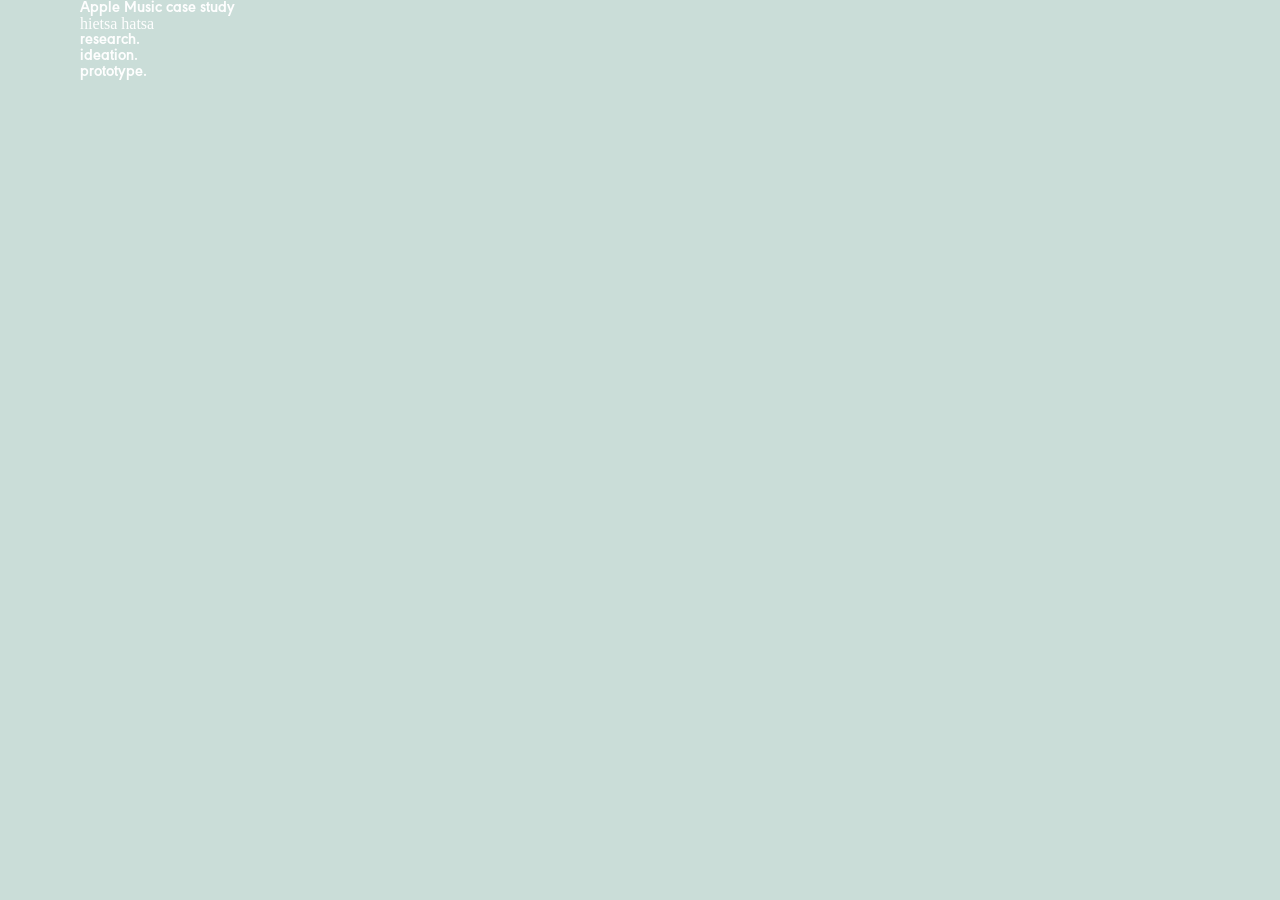
==== onlineresearchpage/index.html @ f7cf0ccf "Add files via upload" ====
<!DOCTYPE html>
<html lang="en">

<head>
    <meta charset="UTF-8">
    <title>Case study Apple Music</title>
    <link rel="stylesheet" href="styles/style.css">
</head>

<body>

    <header>
        <div>
            <h3>Apple Music case study</h3>
            <p>
hietsa hatsa
            </p>
        </div>
        <div>
            <h1>research.</h1>
            <h1>ideation.</h1>
            <h1>prototype.</h1>
        </div>
    </header>

    <main></main>

</body>

</html>
---- onlineresearchpage/styles/style.css ----
/* http://meyerweb.com/eric/tools/css/reset/ 
   v2.0 | 20110126
   License: none (public domain)
*/

html, body, div, span, applet, object, iframe,
h1, h2, h3, h4, h5, h6, p, blockquote, pre,
a, abbr, acronym, address, big, cite, code,
del, dfn, em, img, ins, kbd, q, s, samp,
small, strike, strong, sub, sup, tt, var,
b, u, i, center,
dl, dt, dd, ol, ul, li,
fieldset, form, label, legend,
table, caption, tbody, tfoot, thead, tr, th, td,
article, aside, canvas, details, embed, 
figure, figcaption, footer, header, hgroup, 
menu, nav, output, ruby, section, summary,
time, mark, audio, video {
	margin: 0;
	padding: 0;
	border: 0;
	font-size: 100%;
	font: inherit;
	vertical-align: baseline;
}
/* HTML5 display-role reset for older browsers */
article, aside, details, figcaption, figure, 
footer, header, hgroup, menu, nav, section {
	display: block;
}
body {
	line-height: 1;
}
ol, ul {
	list-style: none;
}
blockquote, q {
	quotes: none;
}
blockquote:before, blockquote:after,
q:before, q:after {
	content: '';
	content: none;
}
table {
	border-collapse: collapse;
	border-spacing: 0;
}

@font-face {
    font-family: "URW Geometric Bold";
    src: url(../fonts/URWGeometric-Bold.otf);
}

@font-face {
    font-family: "URW Geometric Regular";
    src: url(../fonts/URWGeometric-Regular.otf);
}

h1 {
   font-family: "URW Geometric Bold";
}

h3 {
   font-family: "URW Geometric Bold";
}

header {
    width: calc(100vw - 10rem);
    height: 100vh;
    background-color: #CADDD8;
    padding-left: 5rem;
    padding-right: 5rem;
}

header h1, header h3, header p {
    color: #FEFEFE;
}
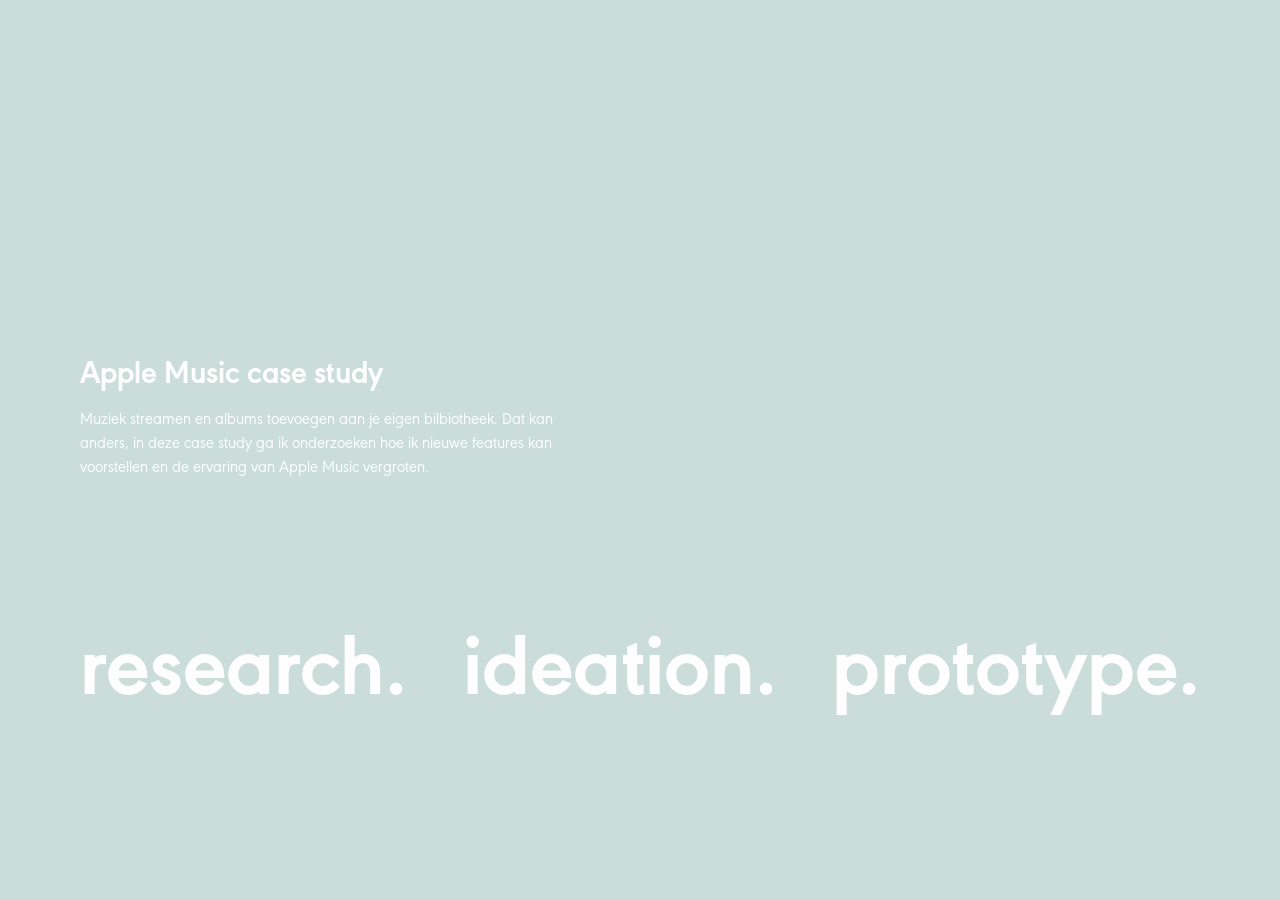
==== commit c062996d: "Add files via upload" ====
--- a/onlineresearchpage/index.html
+++ b/onlineresearchpage/index.html
@@ -13,7 +13,7 @@
         <div>
             <h3>Apple Music case study</h3>
             <p>
-hietsa hatsa
+                Muziek streamen en albums toevoegen aan je eigen bilbiotheek. Dat kan anders, in deze case study ga ik onderzoeken hoe ik nieuwe features kan voorstellen en de ervaring van Apple Music vergroten.
             </p>
         </div>
         <div>
--- a/onlineresearchpage/styles/style.css
+++ b/onlineresearchpage/styles/style.css
@@ -59,10 +59,18 @@
 
 h1 {
    font-family: "URW Geometric Bold";
+    font-size: 5.5rem;
 }
 
 h3 {
    font-family: "URW Geometric Bold";
+    font-size: 2rem;
+}
+
+p {
+   font-family: "URW Geometric Regular";
+    font-size: 1rem; 
+    line-height: 1.5;
 }
 
 header {
@@ -75,4 +83,26 @@
 
 header h1, header h3, header p {
     color: #FEFEFE;
+}
+
+header>div:nth-of-type(1) {
+    display: block;
+    height: 30vh;
+    width: 40vw;
+    padding-top: 40vh;
+}
+
+header>div:nth-of-type(1)>h3 {
+    margin-bottom: 1rem;
+}
+
+header>div:nth-of-type(2) {
+    height: 30vh;
+    display: flex;
+    flex-wrap: nowrap;
+    justify-content: space-between;
+}
+
+header>div:nth-of-type(2)>h1 {
+    display: inline-block;
 }
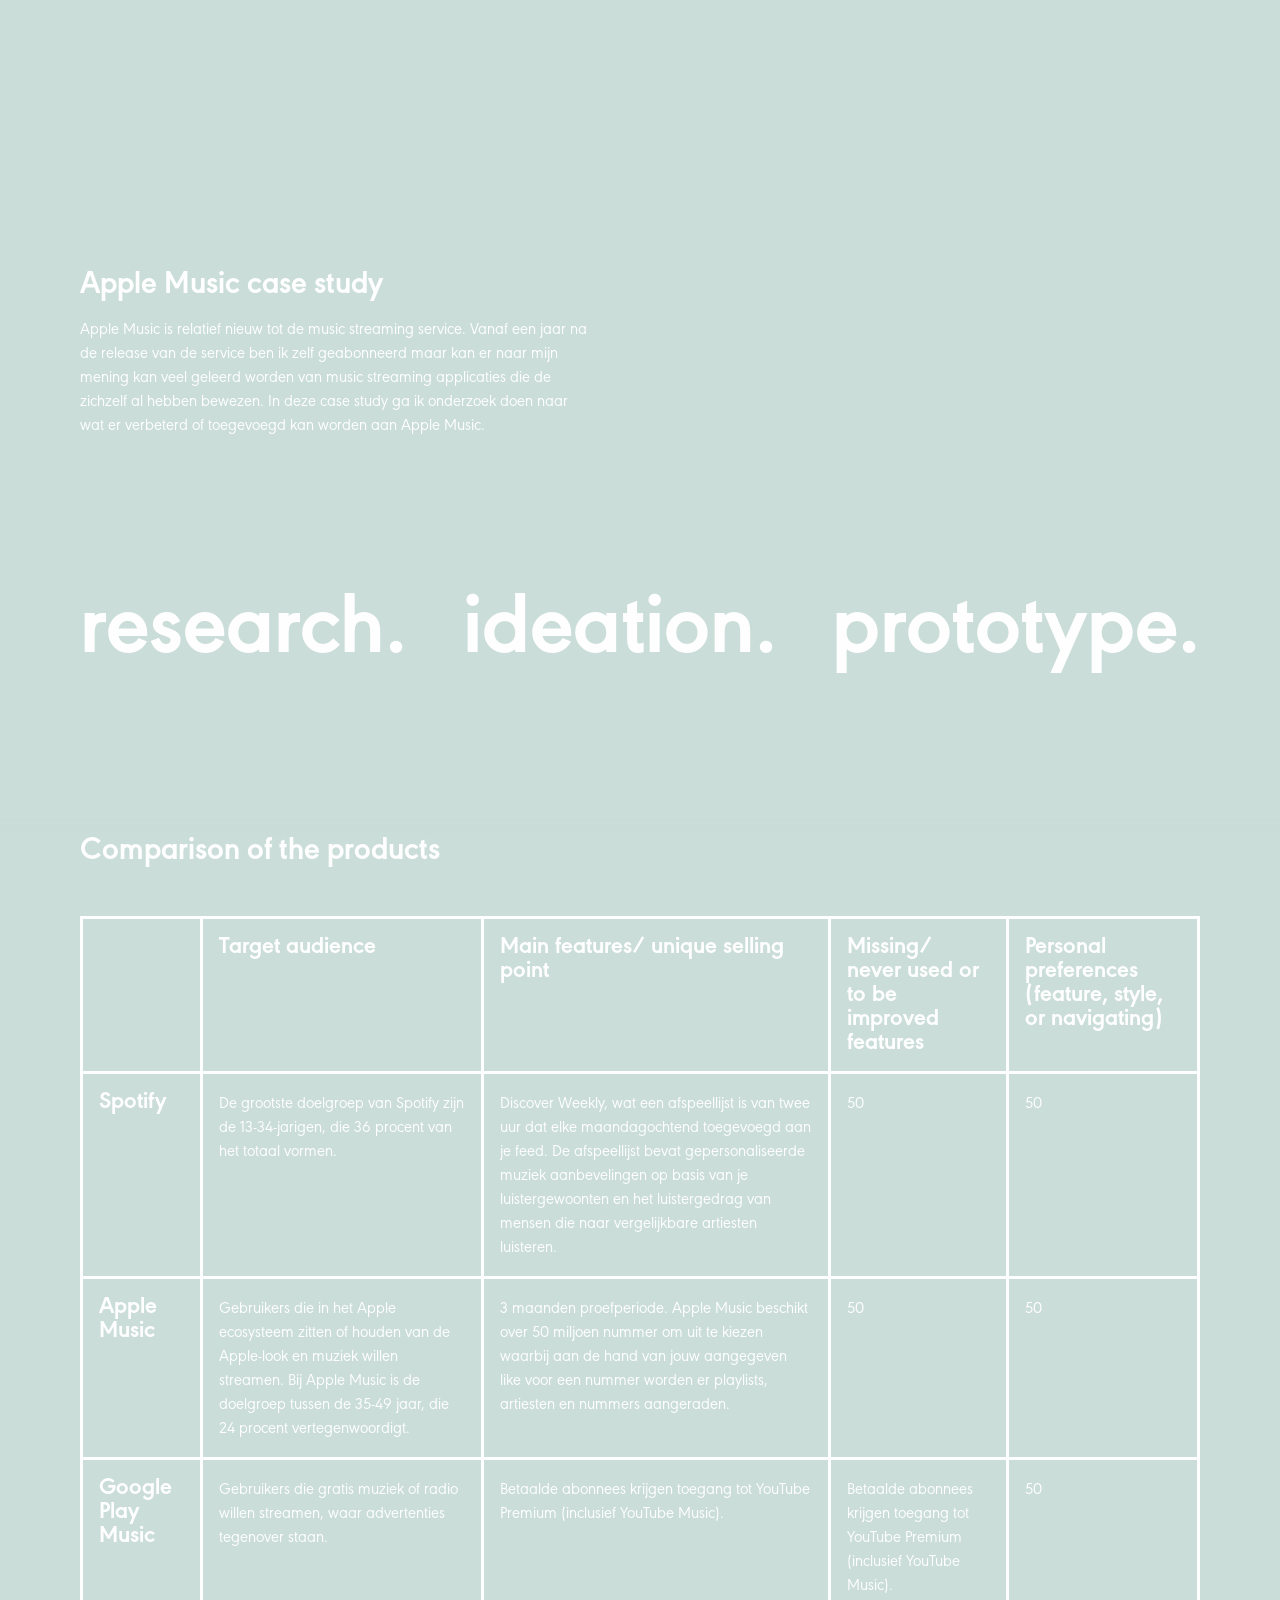
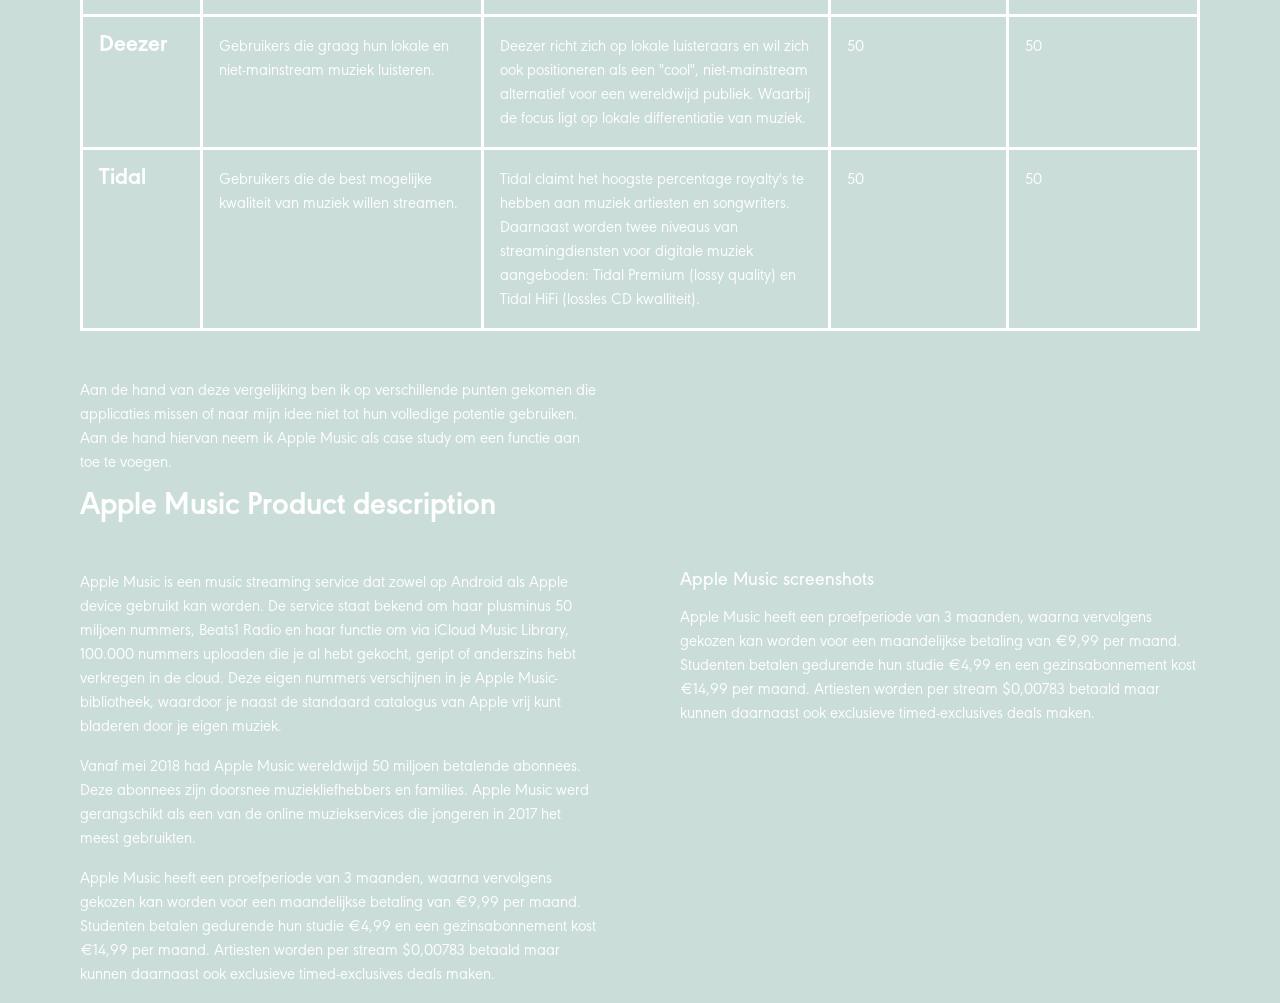
==== commit 8ae9504f: "Navigatie + table toegevoegd" ====
--- a/onlineresearchpage/index.html
+++ b/onlineresearchpage/index.html
@@ -11,9 +11,9 @@
 
     <header>
         <div>
-            <h3>Apple Music case study</h3>
+            <h2>Apple Music case study</h2>
             <p>
-                Muziek streamen en albums toevoegen aan je eigen bilbiotheek. Dat kan anders, in deze case study ga ik onderzoeken hoe ik nieuwe features kan voorstellen en de ervaring van Apple Music vergroten.
+                Apple Music is relatief nieuw tot de music streaming service. Vanaf een jaar na de release van de service ben ik zelf geabonneerd maar kan er naar mijn mening kan veel geleerd worden van music streaming applicaties die de zichzelf al hebben bewezen. In deze case study ga ik onderzoek doen naar wat er verbeterd of toegevoegd kan worden aan Apple Music.
             </p>
         </div>
         <div>
@@ -23,7 +23,87 @@
         </div>
     </header>
 
-    <main></main>
+    <main>
+        
+        <section>
+<h2>Comparison of the products</h2>
+        <table>
+            <tr>
+                <th></th>
+                <th>Target audience</th>
+                <th>Main features/ unique selling point</th>
+                <th>Missing/ never used or to be improved features</th>
+                <th>Personal preferences (feature, style, or navigating)</th>
+            </tr>
+            <tr>
+                <th>Spotify</th>
+                <td>De grootste doelgroep van Spotify zijn de 13-34-jarigen, die 36 procent van het totaal vormen.</td>
+                <td>Discover Weekly, wat een afspeellijst is van twee uur dat elke maandagochtend toegevoegd aan je feed. De afspeellijst bevat gepersonaliseerde muziek aanbevelingen op basis van je luistergewoonten en het luistergedrag van mensen die naar vergelijkbare artiesten luisteren.</td>
+                <td>50</td>
+                <td>50</td>
+            </tr>
+            <tr>
+                <th>Apple Music</th>
+                <td>Gebruikers die in het Apple ecosysteem zitten of houden van de Apple-look en muziek willen streamen. Bij Apple Music is de doelgroep tussen de 35-49 jaar, die 24 procent vertegenwoordigt.</td>
+                <td>3 maanden proefperiode.
+
+                    Apple Music beschikt over 50 miljoen nummer om uit te kiezen waarbij aan de hand van jouw aangegeven like voor een nummer worden er playlists, artiesten en nummers aangeraden.
+                </td>
+                <td>50</td>
+                <td>50</td>
+            </tr>
+            <tr>
+                <th>Google Play Music</th>
+                <td>Gebruikers die gratis muziek of radio willen streamen, waar advertenties tegenover staan.</td>
+                <td>Betaalde abonnees krijgen toegang tot YouTube Premium (inclusief YouTube Music). </td>
+                <td>Betaalde abonnees krijgen toegang tot YouTube Premium (inclusief YouTube Music). </td>
+                <td>50</td>
+            </tr>
+            <tr>
+                <th>Deezer</th>
+                <td>Gebruikers die graag hun lokale en niet-mainstream muziek luisteren. </td>
+                <td>Deezer richt zich op lokale luisteraars en wil zich ook positioneren als een "cool", niet-mainstream alternatief voor een wereldwijd publiek. Waarbij de focus ligt op lokale differentiatie van muziek.</td>
+                <td>50</td>
+                <td>50</td>
+            </tr>
+            <tr>
+                <th>Tidal</th>
+                <td>Gebruikers die de best mogelijke kwaliteit van muziek willen streamen.</td>
+                <td>Tidal claimt het hoogste percentage royalty's te hebben aan muziek artiesten en songwriters. Daarnaast worden twee niveaus van streamingdiensten voor digitale muziek aangeboden: Tidal Premium (lossy quality) en Tidal HiFi (lossles CD kwalliteit).</td>
+                <td>50</td>
+                <td>50</td>
+            </tr>
+        </table>
+        
+        <p>Aan de hand van deze vergelijking ben ik op verschillende punten gekomen die applicaties missen of naar mijn idee niet tot hun volledige potentie gebruiken. Aan de hand hiervan neem ik Apple Music als case study om een functie aan toe te voegen.</p>
+</section>
+   
+   <section>
+       <h2>Apple Music Product description</h2>
+       
+       <div>
+      <div>
+       <p>Apple Music is een music streaming service dat zowel op Android als Apple device gebruikt kan worden. De service staat bekend om haar plusminus 50 miljoen nummers, Beats1 Radio en  haar functie om via iCloud Music Library, 100.000 nummers uploaden die je al hebt gekocht, geript of anderszins hebt verkregen in de cloud. Deze eigen nummers verschijnen in je Apple Music-bibliotheek, waardoor je naast de standaard catalogus van Apple vrij kunt bladeren door je eigen muziek.</p>
+       
+        <p>Vanaf mei 2018 had Apple Music wereldwijd 50 miljoen betalende abonnees. Deze abonnees zijn doorsnee muziekliefhebbers en families. Apple Music werd gerangschikt als een van de online muziekservices die jongeren in 2017 het meest gebruikten.
+</p>
+  
+  <p>Apple Music heeft een proefperiode van 3 maanden, waarna vervolgens gekozen kan worden voor een maandelijkse betaling van €9,99 per maand. Studenten betalen gedurende hun studie €4,99 en een gezinsabonnement kost €14,99 per maand. Artiesten worden per stream $0,00783 betaald maar kunnen daarnaast ook exclusieve timed-exclusives deals maken.
+</p>
+</div> 
+  <div>
+      <h3>Apple Music screenshots</h3>
+       <p>Apple Music heeft een proefperiode van 3 maanden, waarna vervolgens gekozen kan worden voor een maandelijkse betaling van €9,99 per maand. Studenten betalen gedurende hun studie €4,99 en een gezinsabonnement kost €14,99 per maand. Artiesten worden per stream $0,00783 betaald maar kunnen daarnaast ook exclusieve timed-exclusives deals maken.
+</p>
+ 
+  </div>
+ </div>
+
+  
+   </section>
+    </main>
+
+    <script src="js/menu.js"></script>
 
 </body>
 
--- a/onlineresearchpage/styles/style.css
+++ b/onlineresearchpage/styles/style.css
@@ -57,31 +57,59 @@
     src: url(../fonts/URWGeometric-Regular.otf);
 }
 
+@font-face {
+    font-family: "URW Geometric Medium";
+    src: url(../fonts/URWGeometric-Medium.otf);
+}
+
+*{
+    transition: 1s;
+    transition-delay: 0.2s;
+}
+
 h1 {
    font-family: "URW Geometric Bold";
     font-size: 5.5rem;
 }
 
-h3 {
+h2 {
    font-family: "URW Geometric Bold";
     font-size: 2rem;
 }
 
-p {
+h3 {
+   font-family: "URW Geometric Medium";
+    font-size: 1.2rem;
+    margin-bottom: 1rem;
+}
+
+p, td {
    font-family: "URW Geometric Regular";
     font-size: 1rem; 
     line-height: 1.5;
+    margin-bottom: 1rem;
+}
+
+tr {
+   font-family: "URW Geometric Bold";
+    font-size: 1.5rem;
+}
+
+body {
+    background-color: #CADDD8;
 }
 
 header {
     width: calc(100vw - 10rem);
-    height: 100vh;
-    background-color: #CADDD8;
+    padding-bottom: 10rem;
+    background: linear-gradient(to bottom, rgba(202,221,216,1) 0%,rgba(202,221,216,1) 95%,rgba(202,221,216,0) 100%);
     padding-left: 5rem;
     padding-right: 5rem;
+    position: sticky;
+    top: -60vh;
 }
 
-header h1, header h3, header p {
+header h1, header h2, header p {
     color: #FEFEFE;
 }
 
@@ -89,15 +117,15 @@
     display: block;
     height: 30vh;
     width: 40vw;
-    padding-top: 40vh;
+    padding-top: 30vh;
 }
 
-header>div:nth-of-type(1)>h3 {
+header>div:nth-of-type(1)>h2 {
     margin-bottom: 1rem;
 }
 
 header>div:nth-of-type(2) {
-    height: 30vh;
+    padding-top: 3rem;
     display: flex;
     flex-wrap: nowrap;
     justify-content: space-between;
@@ -105,4 +133,53 @@
 
 header>div:nth-of-type(2)>h1 {
     display: inline-block;
+    opacity: 1;
+}
+
+header>div:nth-of-type(2)>h1.fadedtitle {
+    opacity: 0.2;
+}
+
+main {
+    width: calc(100vw - 10rem);
+    padding-left: 5rem;
+    padding-right: 5rem;
+}
+
+main>section>h2, main>section>p, main>section:nth-of-type(2)>div>div>p, main>section:nth-of-type(2)>div>div>h3 {
+    color: #FEFEFE;
+}
+
+main>section>h2 {
+    display: block;
+    position: sticky;
+    top: 10rem;
+    margin-bottom: 3rem;
+    color: #FEFEFE;
+}
+
+main>section table, main>section tr, main>section th, main>section td {
+    padding: 1rem;
+    border: solid 0.2rem #FEFEFE;
+    color: #FEFEFE;
+    text-align: left;
+}
+
+main>section table {
+    margin-bottom: 3rem;
+}
+
+main>section>p {
+    width: calc(50% - 2.5rem);
+}
+
+main>section:nth-of-type(2)>div>div {
+    width: calc(50% - 2.5rem);
+    display: inline-block;
+}
+
+main>section:nth-of-type(2)>div {
+    display: flex;
+    flex-wrap: nowrap;
+    justify-content: space-between;
 }
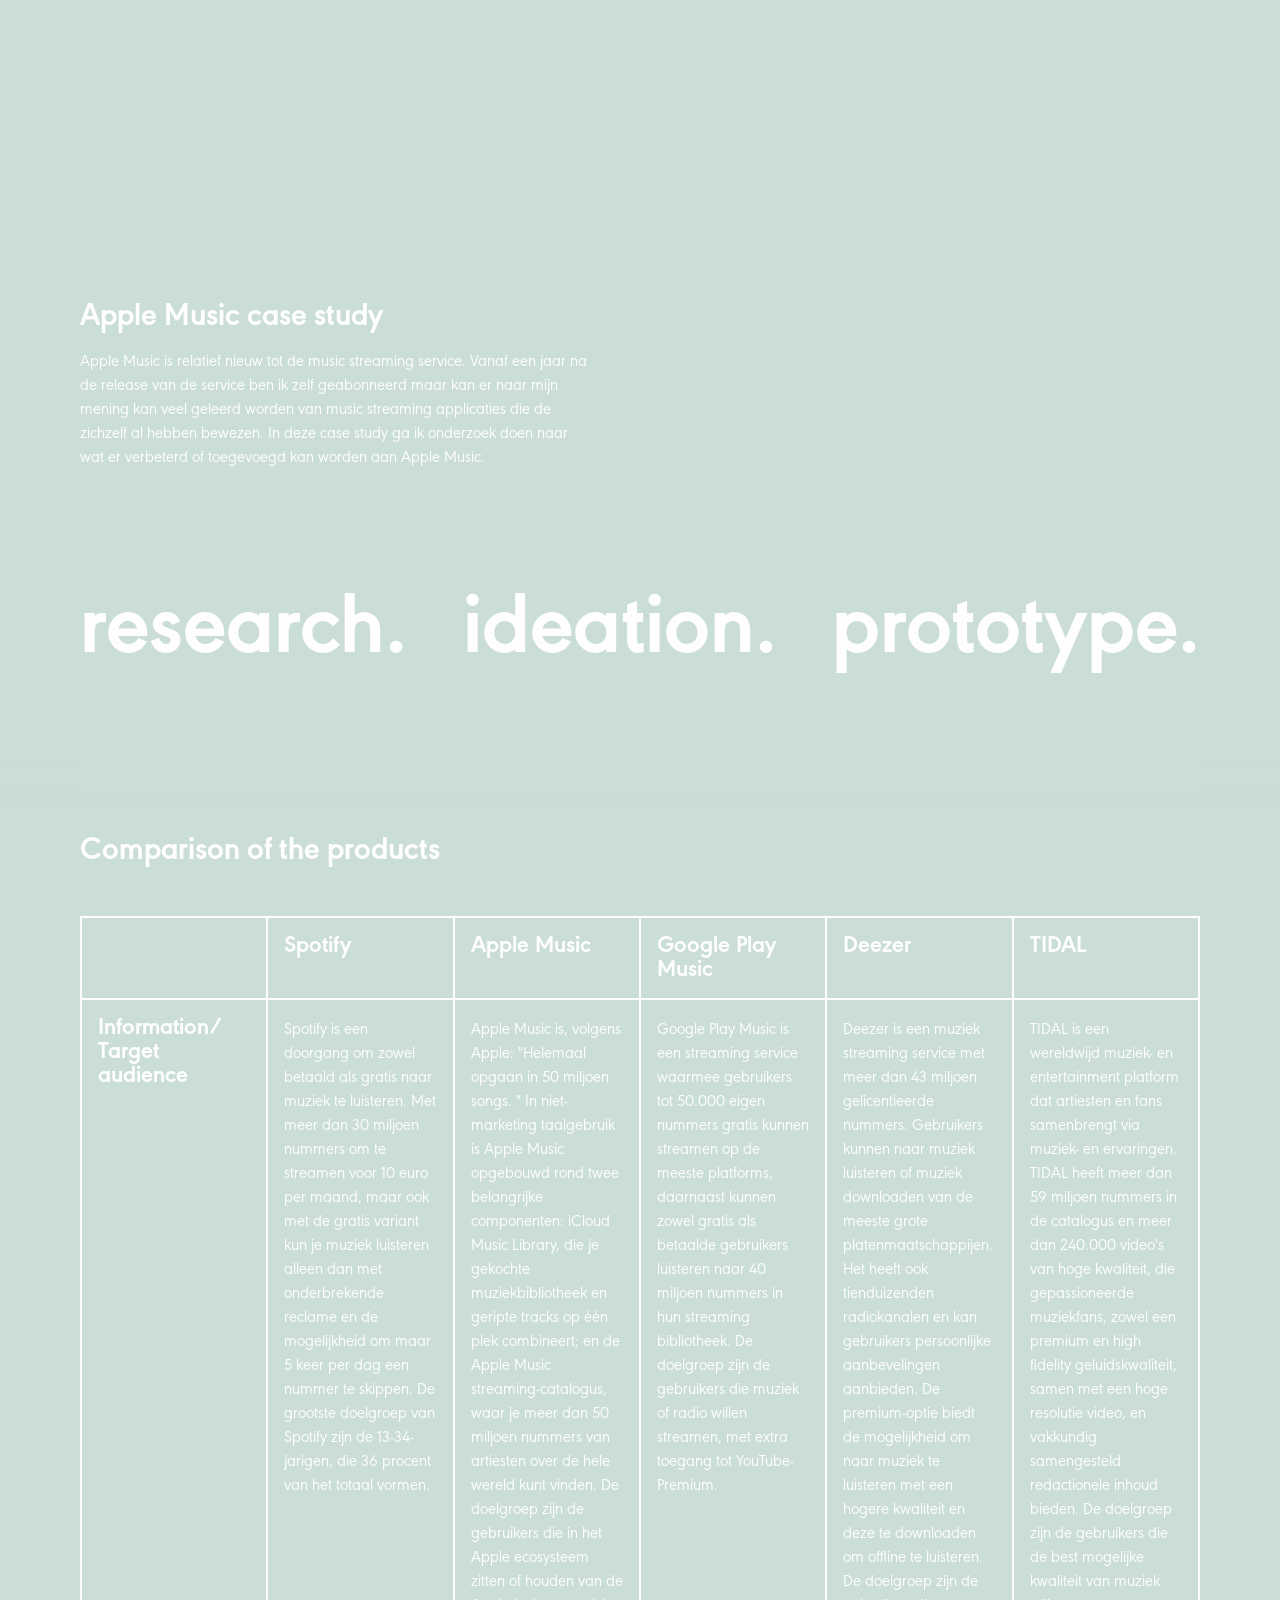
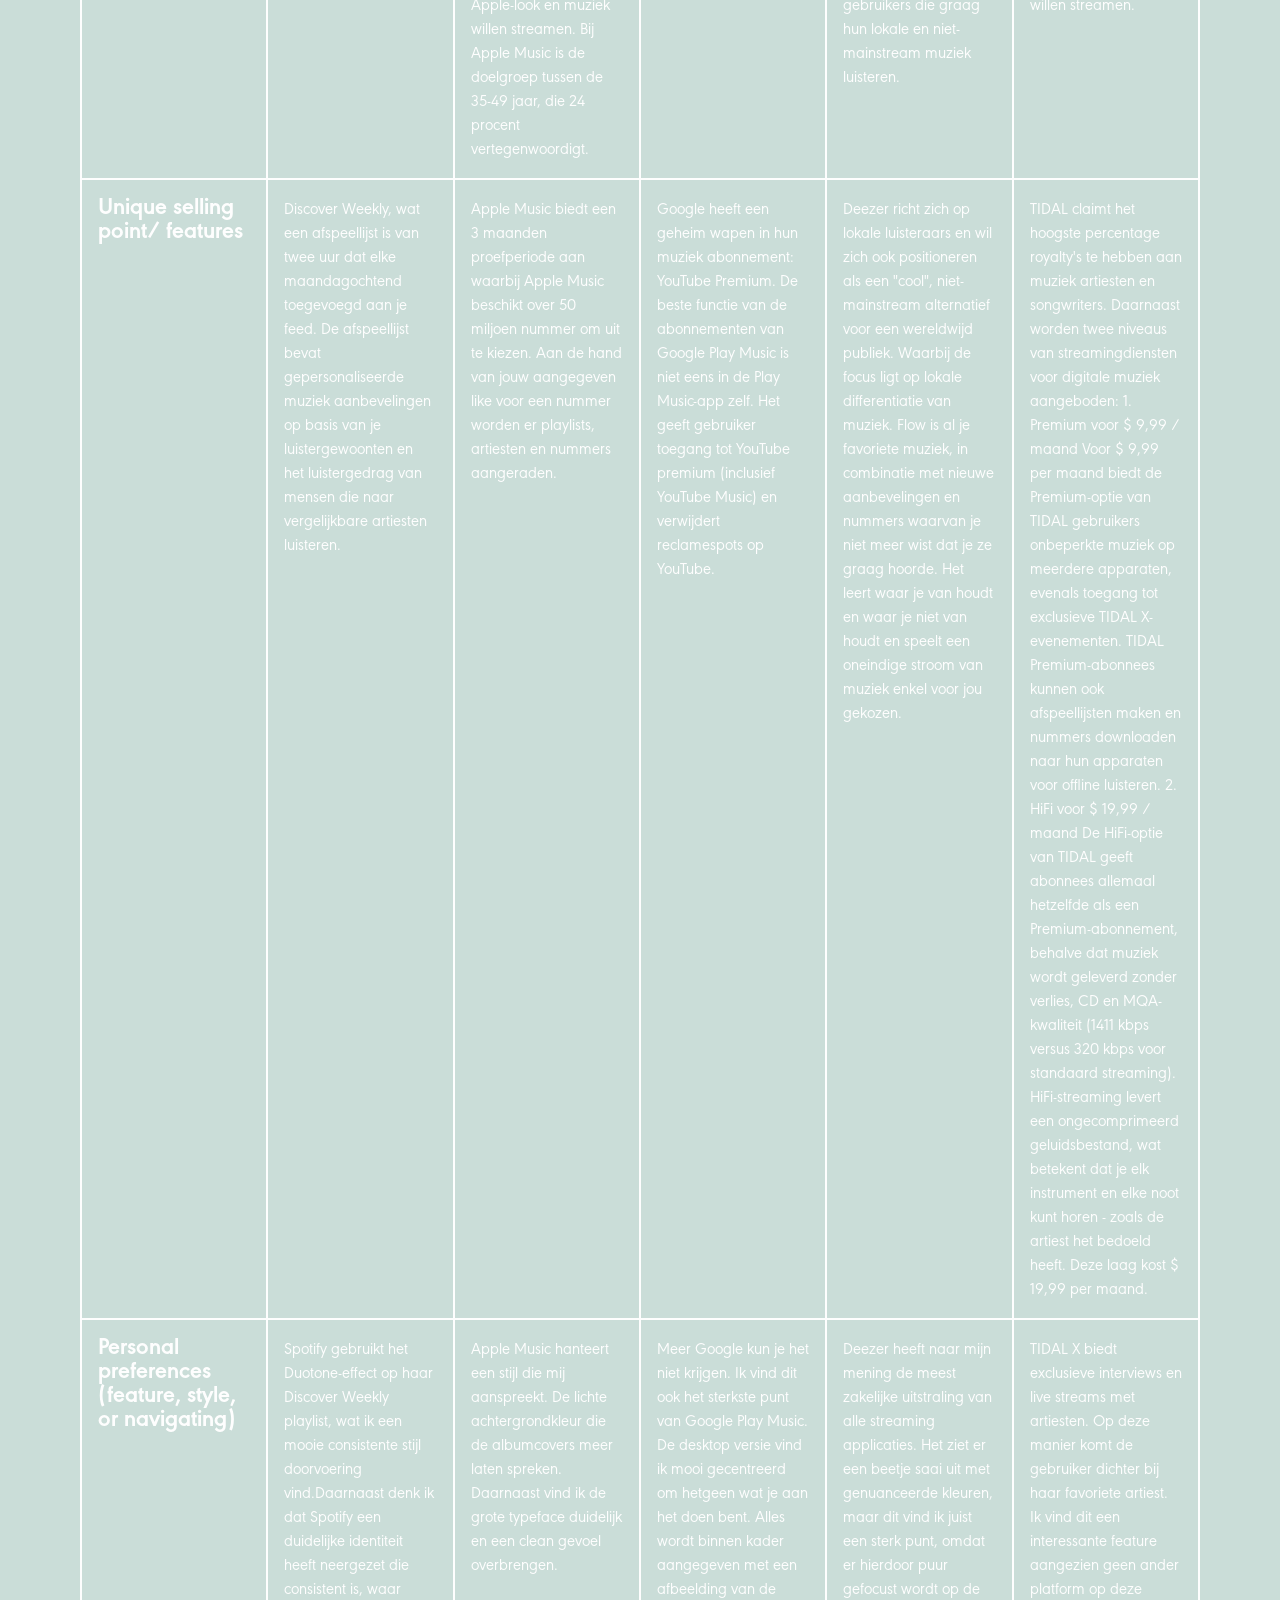
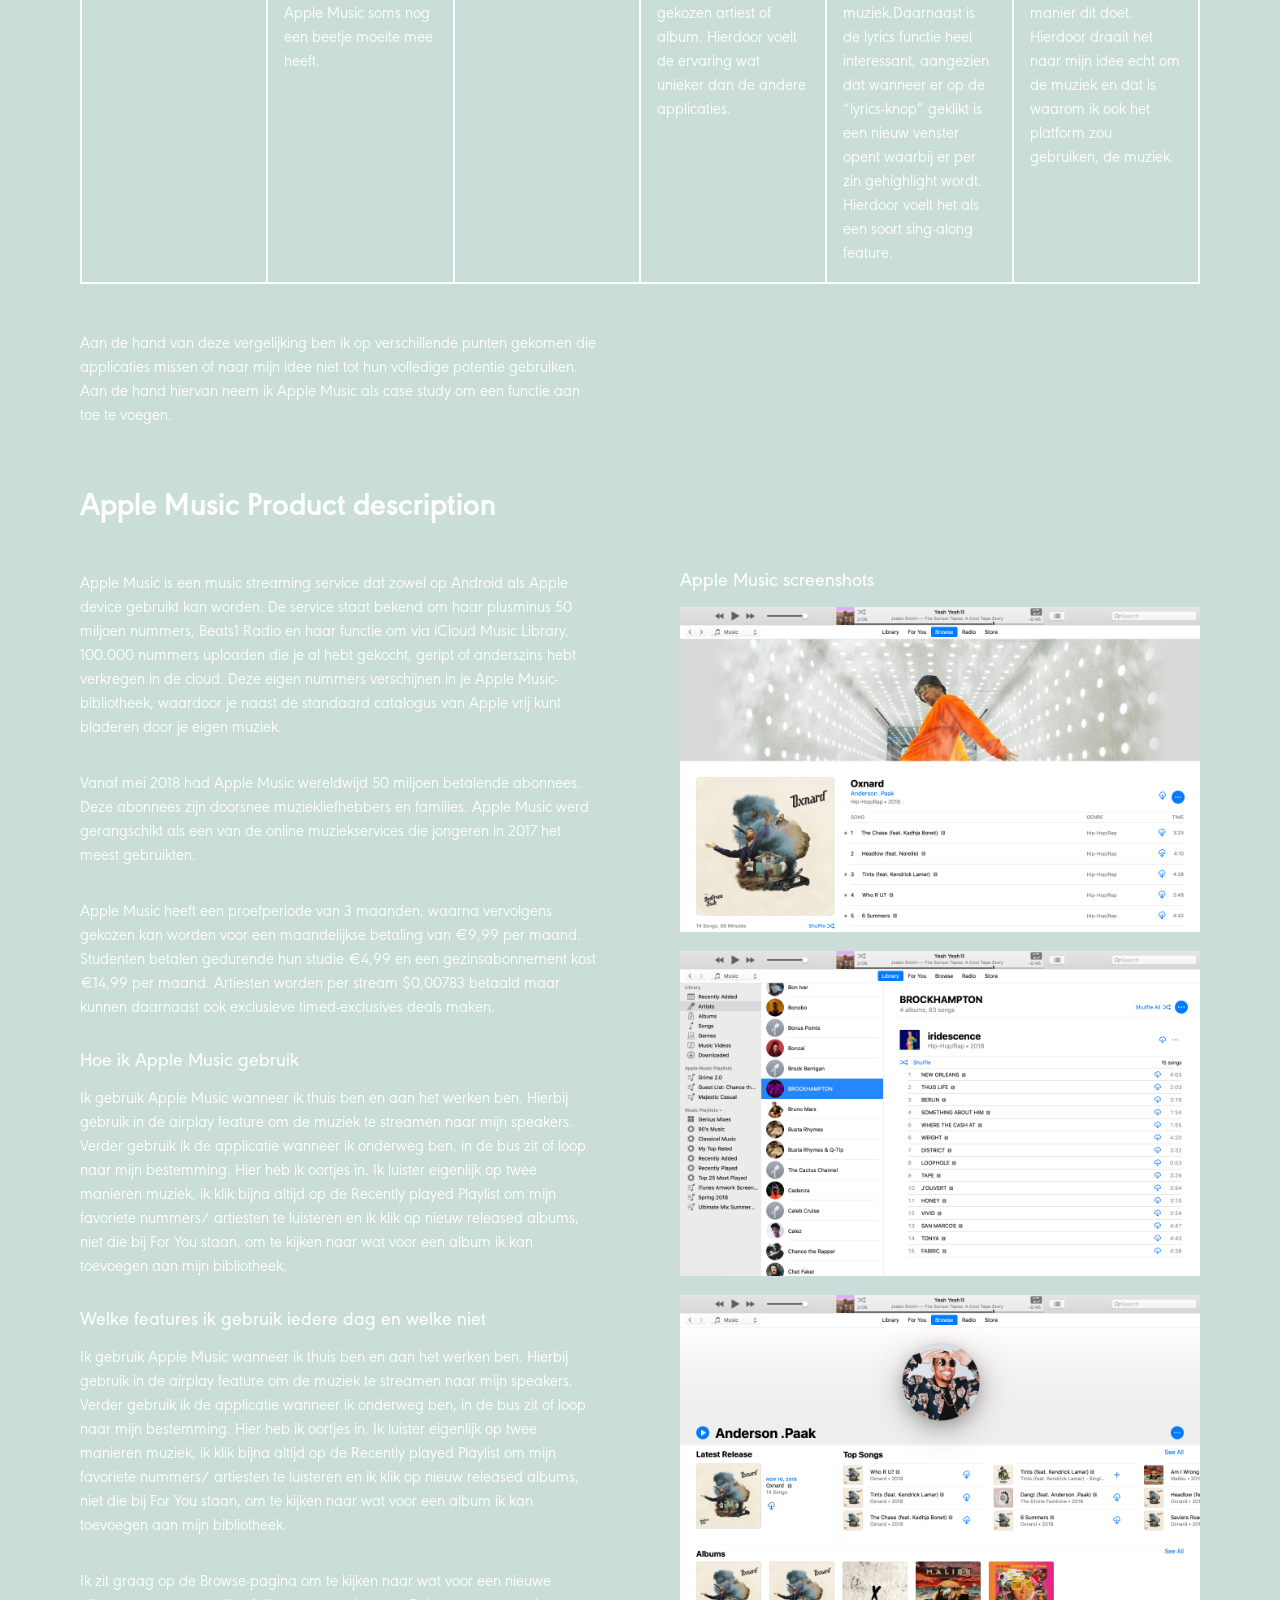
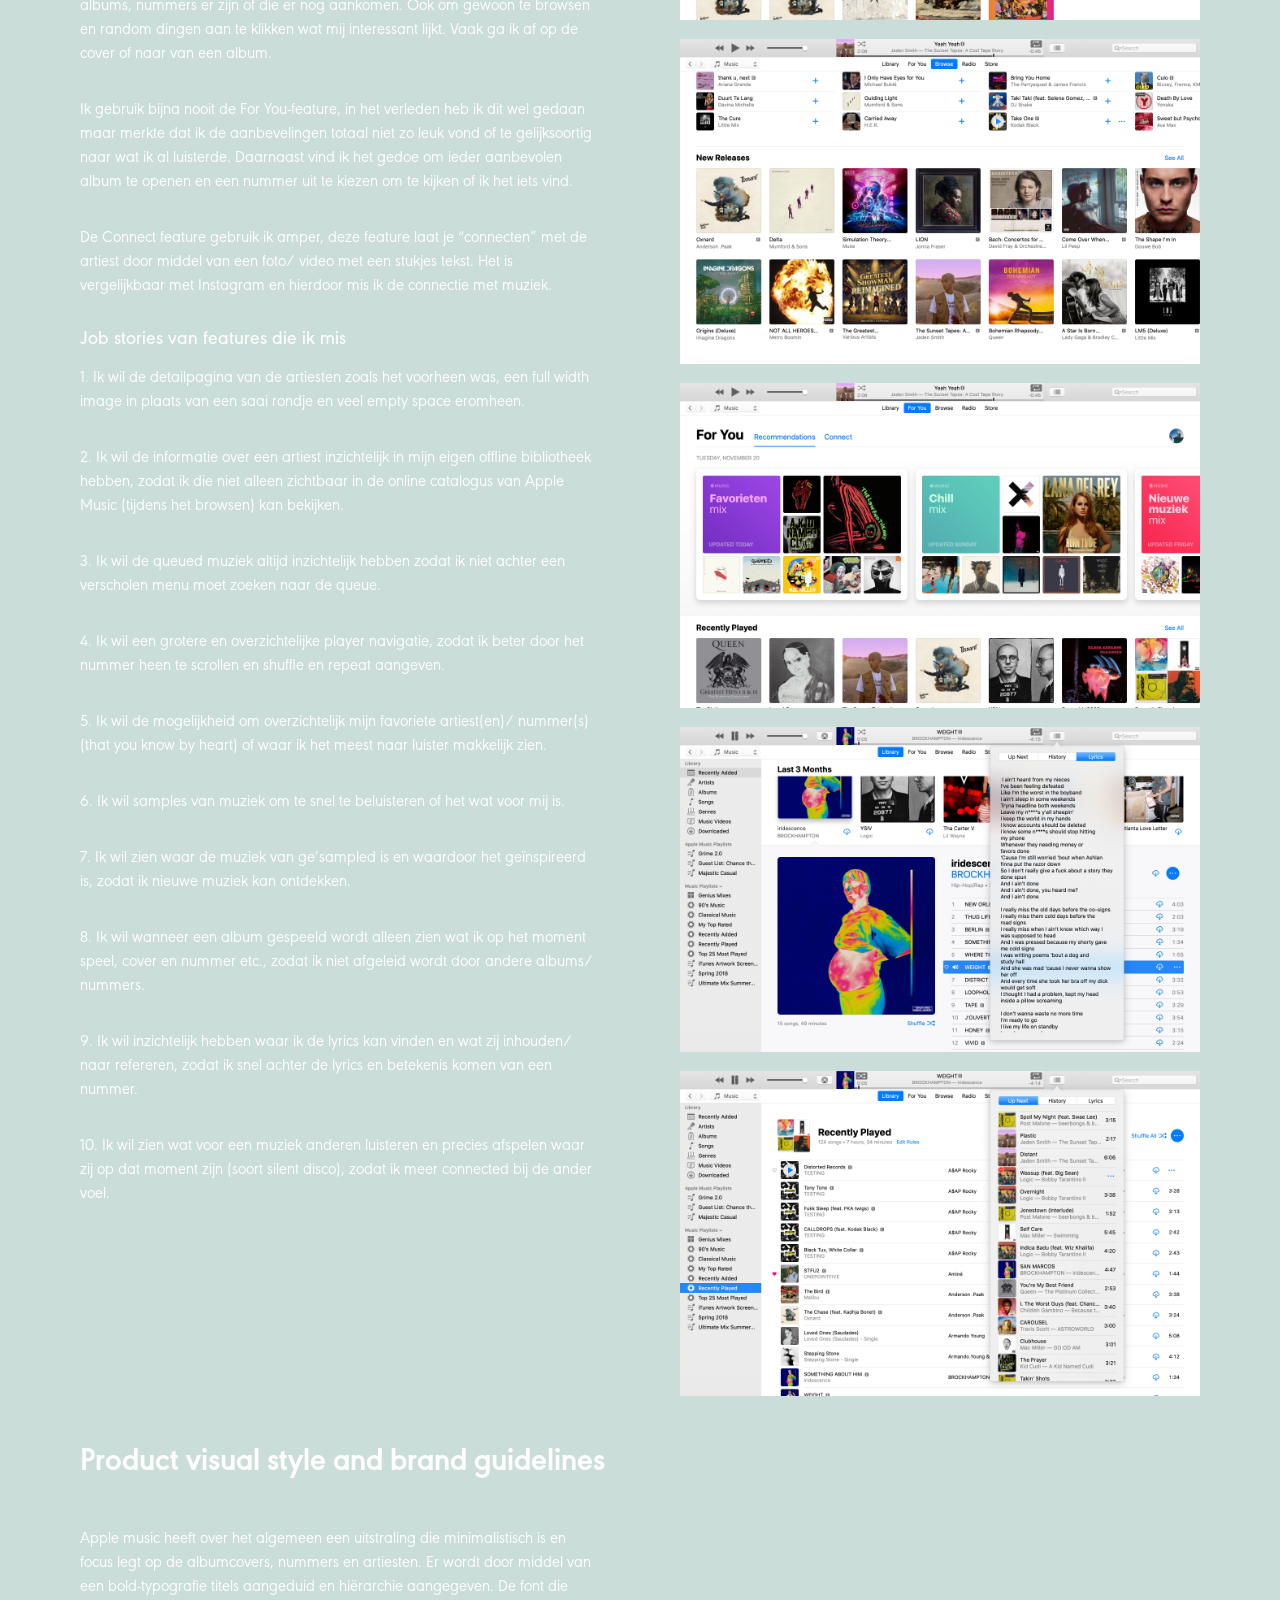
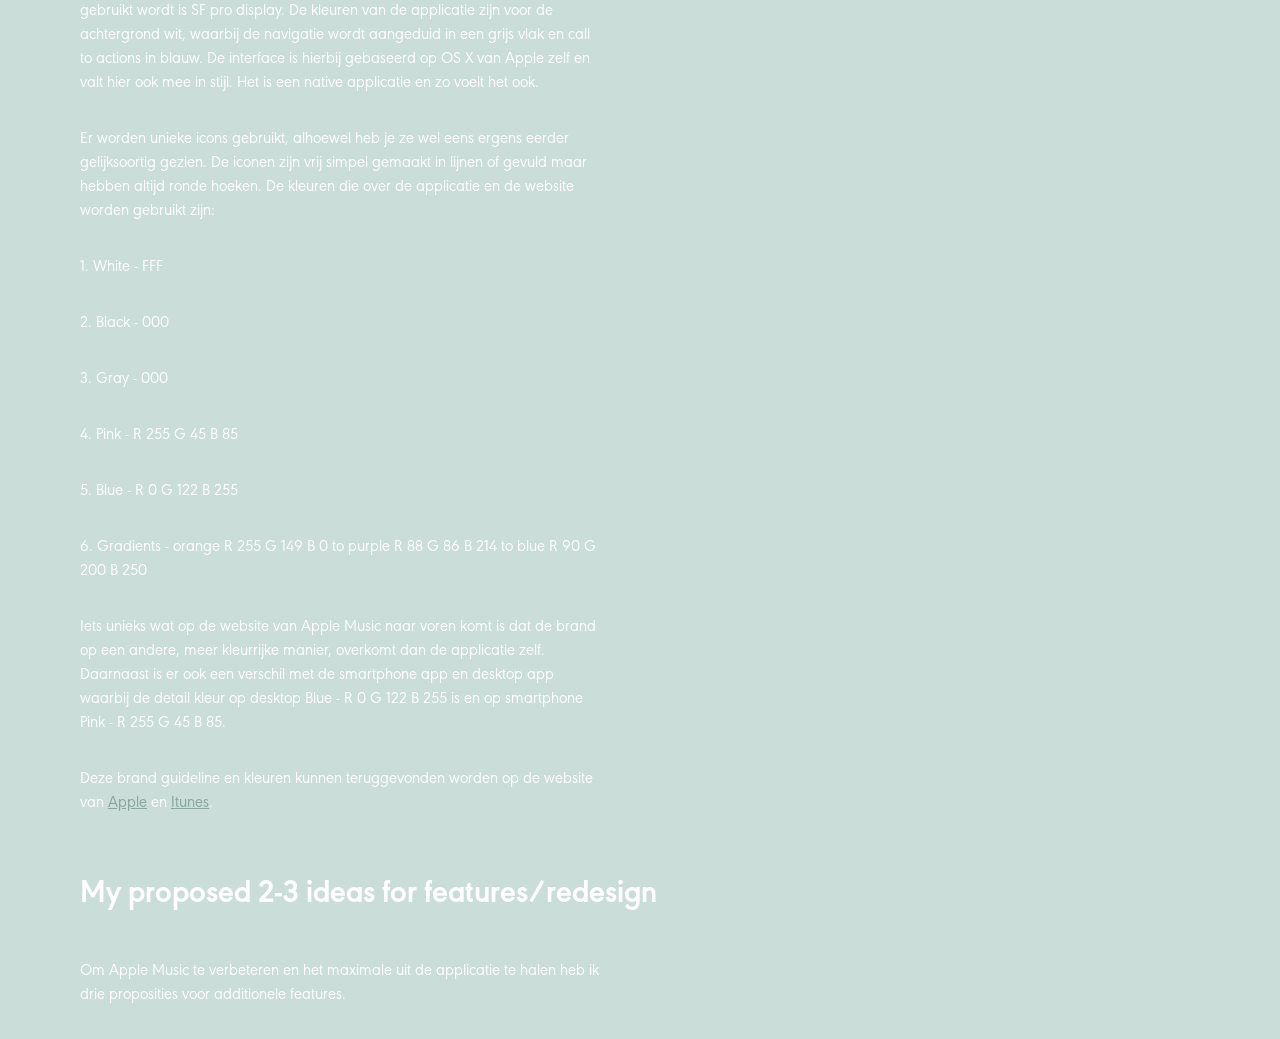
==== commit 4a446421: "Research ge'update in one pager" ====
--- a/onlineresearchpage/index.html
+++ b/onlineresearchpage/index.html
@@ -1,5 +1,5 @@
 <!DOCTYPE html>
-<html lang="en">
+<html lang="nl">
 
 <head>
     <meta charset="UTF-8">
@@ -24,83 +24,157 @@
     </header>
 
     <main>
+
+        <section>
+            <h2>Comparison of the products</h2>
+            <table>
+                <tr>
+                    <th></th>
+                    <th>Spotify</th>
+                    <th>Apple Music</th>
+                    <th>Google Play Music</th>
+                    <th>Deezer</th>
+                    <th>TIDAL</th>
+                </tr>
+            </table>
+            <table>
+                <tr>
+                    <th>Information/ Target audience</th>
+                    <td>Spotify is een doorgang om zowel betaald als gratis naar muziek te luisteren. Met meer dan 30 miljoen nummers om te streamen voor 10 euro per maand, maar ook met de gratis variant kun je muziek luisteren alleen dan met onderbrekende reclame en de mogelijkheid om maar 5 keer per dag een nummer te skippen. De grootste doelgroep van Spotify zijn de 13-34-jarigen, die 36 procent van het totaal vormen.</td>
+                    <td>Apple Music is, volgens Apple: "Helemaal opgaan in 50 miljoen songs. " In niet-marketing taalgebruik is Apple Music opgebouwd rond twee belangrijke componenten: iCloud Music Library, die je gekochte muziekbibliotheek en geripte tracks op één plek combineert; en de Apple Music streaming-catalogus, waar je meer dan 50 miljoen nummers van artiesten over de hele wereld kunt vinden. De doelgroep zijn de gebruikers die in het Apple ecosysteem zitten of houden van de Apple-look en muziek willen streamen. Bij Apple Music is de doelgroep tussen de 35-49 jaar, die 24 procent vertegenwoordigt.
+                    </td>
+                    <td>Google Play Music is een streaming service waarmee gebruikers tot 50.000 eigen nummers gratis kunnen streamen op de meeste platforms, daarnaast kunnen zowel gratis als betaalde gebruikers luisteren naar 40 miljoen nummers in hun streaming bibliotheek. De doelgroep zijn de gebruikers die muziek of radio willen streamen, met extra toegang tot YouTube-Premium.
+                    </td>
+                    <td>Deezer is een muziek streaming service met meer dan 43 miljoen gelicentieerde nummers. Gebruikers kunnen naar muziek luisteren of muziek downloaden van de meeste grote platenmaatschappijen. Het heeft ook tienduizenden radiokanalen en kan gebruikers persoonlijke aanbevelingen aanbieden. De premium-optie biedt de mogelijkheid om naar muziek te luisteren met een hogere kwaliteit en deze te downloaden om offline te luisteren. De doelgroep zijn de gebruikers die graag hun lokale en niet-mainstream muziek luisteren. </td>
+
+                    <td>TIDAL is een wereldwijd muziek- en entertainment platform dat artiesten en fans samenbrengt via muziek- en ervaringen. TIDAL heeft meer dan 59 miljoen nummers in de catalogus en meer dan 240.000 video's van hoge kwaliteit, die gepassioneerde muziekfans, zowel een premium en high fidelity geluidskwaliteit, samen met een hoge resolutie video, en vakkundig samengesteld redactionele inhoud bieden. De doelgroep zijn de gebruikers die de best mogelijke kwaliteit van muziek willen streamen.
+                    </td>
+                </tr>
+                <tr>
+                    <th>Unique selling point/ features</th>
+                    <td>Discover Weekly, wat een afspeellijst is van twee uur dat elke maandagochtend toegevoegd aan je feed. De afspeellijst bevat gepersonaliseerde muziek aanbevelingen op basis van je luistergewoonten en het luistergedrag van mensen die naar vergelijkbare artiesten luisteren.</td>
+                    <td>Apple Music biedt een 3 maanden proefperiode aan waarbij Apple Music beschikt over 50 miljoen nummer om uit te kiezen. Aan de hand van jouw aangegeven like voor een nummer worden er playlists, artiesten en nummers aangeraden.</td>
+                    <td>Google heeft een geheim wapen in hun muziek abonnement: YouTube Premium. De beste functie van de abonnementen van Google Play Music is niet eens in de Play Music-app zelf. Het geeft gebruiker toegang tot YouTube premium (inclusief YouTube Music) en verwijdert reclamespots op YouTube.
+                    </td>
+                    <td>Deezer richt zich op lokale luisteraars en wil zich ook positioneren als een "cool", niet-mainstream alternatief voor een wereldwijd publiek. Waarbij de focus ligt op lokale differentiatie van muziek. Flow is al je favoriete muziek, in combinatie met nieuwe aanbevelingen en nummers waarvan je niet meer wist dat je ze graag hoorde. Het leert waar je van houdt en waar je niet van houdt en speelt een oneindige stroom van muziek enkel voor jou gekozen.
+                    </td>
+                    <td>TIDAL claimt het hoogste percentage royalty's te hebben aan muziek artiesten en songwriters. Daarnaast worden twee niveaus van streamingdiensten voor digitale muziek aangeboden: 1. Premium voor $ 9,99 / maand Voor $ 9,99 per maand biedt de Premium-optie van TIDAL gebruikers onbeperkte muziek op meerdere apparaten, evenals toegang tot exclusieve TIDAL X-evenementen. TIDAL Premium-abonnees kunnen ook afspeellijsten maken en nummers downloaden naar hun apparaten voor offline luisteren. 2. HiFi voor $ 19,99 / maand De HiFi-optie van TIDAL geeft abonnees allemaal hetzelfde als een Premium-abonnement, behalve dat muziek wordt geleverd zonder verlies, CD en MQA-kwaliteit (1411 kbps versus 320 kbps voor standaard streaming). HiFi-streaming levert een ongecomprimeerd geluidsbestand, wat betekent dat je elk instrument en elke noot kunt horen - zoals de artiest het bedoeld heeft. Deze laag kost $ 19,99 per maand.
+                    </td>
+                </tr>
+                <tr>
+                    <th>Personal preferences (feature, style, or navigating)</th>
+                    <td>Spotify gebruikt het Duotone-effect op haar Discover Weekly playlist, wat ik een mooie consistente stijl doorvoering vind.Daarnaast denk ik dat Spotify een duidelijke identiteit heeft neergezet die consistent is, waar Apple Music soms nog een beetje moeite mee heeft.</td>
+                    <td>Apple Music hanteert een stijl die mij aanspreekt. De lichte achtergrondkleur die de albumcovers meer laten spreken. Daarnaast vind ik de grote typeface duidelijk en een clean gevoel overbrengen.</td>
+                    <td>Meer Google kun je het niet krijgen. Ik vind dit ook het sterkste punt van Google Play Music. De desktop versie vind ik mooi gecentreerd om hetgeen wat je aan het doen bent. Alles wordt binnen kader aangegeven met een afbeelding van de gekozen artiest of album. Hierdoor voelt de ervaring wat unieker dan de andere applicaties.</td>
+                    <td>Deezer heeft naar mijn mening de meest zakelijke uitstraling van alle streaming applicaties. Het ziet er een beetje saai uit met genuanceerde kleuren, maar dit vind ik juist een sterk punt, omdat er hierdoor puur gefocust wordt op de muziek.Daarnaast is de lyrics functie heel interessant, aangezien dat wanneer er op de “lyrics-knop” geklikt is een nieuw venster opent waarbij er per zin gehighlight wordt. Hierdoor voelt het als een soort sing-along feature.
+                    </td>
+                    <td>TIDAL X biedt exclusieve interviews en live streams met artiesten. Op deze manier komt de gebruiker dichter bij haar favoriete artiest. Ik vind dit een interessante feature aangezien geen ander platform op deze manier dit doet. Hierdoor draait het naar mijn idee echt om de muziek en dat is waarom ik ook het platform zou gebruiken, de muziek.</td>
+                </tr>
+
+            </table>
+            <div>
+                <div>
+                    <p>Aan de hand van deze vergelijking ben ik op verschillende punten gekomen die applicaties missen of naar mijn idee niet tot hun volledige potentie gebruiken. Aan de hand hiervan neem ik Apple Music als case study om een functie aan toe te voegen.
+                    </p>
+
+                </div>
+            </div>
+
+        </section>
+
+        <section>
+            <h2>Apple Music Product description</h2>
+
+            <div>
+                <div>
+                    <p>Apple Music is een music streaming service dat zowel op Android als Apple device gebruikt kan worden. De service staat bekend om haar plusminus 50 miljoen nummers, Beats1 Radio en haar functie om via iCloud Music Library, 100.000 nummers uploaden die je al hebt gekocht, geript of anderszins hebt verkregen in de cloud. Deze eigen nummers verschijnen in je Apple Music-bibliotheek, waardoor je naast de standaard catalogus van Apple vrij kunt bladeren door je eigen muziek.</p>
+
+                    <p>Vanaf mei 2018 had Apple Music wereldwijd 50 miljoen betalende abonnees. Deze abonnees zijn doorsnee muziekliefhebbers en families. Apple Music werd gerangschikt als een van de online muziekservices die jongeren in 2017 het meest gebruikten.
+                    </p>
+
+                    <p>Apple Music heeft een proefperiode van 3 maanden, waarna vervolgens gekozen kan worden voor een maandelijkse betaling van €9,99 per maand. Studenten betalen gedurende hun studie €4,99 en een gezinsabonnement kost €14,99 per maand. Artiesten worden per stream $0,00783 betaald maar kunnen daarnaast ook exclusieve timed-exclusives deals maken.
+                    </p>
+
+                    <h3>Hoe ik Apple Music gebruik</h3>
+                    <p>Ik gebruik Apple Music wanneer ik thuis ben en aan het werken ben. Hierbij gebruik in de airplay feature om de muziek te streamen naar mijn speakers. Verder gebruik ik de applicatie wanneer ik onderweg ben, in de bus zit of loop naar mijn bestemming. Hier heb ik oortjes in. Ik luister eigenlijk op twee manieren muziek, ik klik bijna altijd op de Recently played Playlist om mijn favoriete nummers/ artiesten te luisteren en ik klik op nieuw released albums, niet die bij For You staan, om te kijken naar wat voor een album ik kan toevoegen aan mijn bibliotheek.
+                    </p>
+
+                    <h3>Welke features ik gebruik iedere dag en welke niet
+                    </h3>
+                    <p>Ik gebruik Apple Music wanneer ik thuis ben en aan het werken ben. Hierbij gebruik in de airplay feature om de muziek te streamen naar mijn speakers. Verder gebruik ik de applicatie wanneer ik onderweg ben, in de bus zit of loop naar mijn bestemming. Hier heb ik oortjes in. Ik luister eigenlijk op twee manieren muziek, ik klik bijna altijd op de Recently played Playlist om mijn favoriete nummers/ artiesten te luisteren en ik klik op nieuw released albums, niet die bij For You staan, om te kijken naar wat voor een album ik kan toevoegen aan mijn bibliotheek.
+                    </p>
+
+                    <p>Ik zit graag op de Browse-pagina om te kijken naar wat voor een nieuwe albums, nummers er zijn of die er nog aankomen. Ook om gewoon te browsen en random dingen aan te klikken wat mij interessant lijkt. Vaak ga ik af op de cover of naar van een album.
+                    </p>
+                    <p>Ik gebruik bijna nooit de For You-feature, in het verleden heb ik dit wel gedaan maar merkte dat ik de aanbevelingen totaal niet zo leuk vond of te gelijksoortig naar wat ik al luisterde. Daarnaast vind ik het gedoe om ieder aanbevolen album te openen en een nummer uit te kiezen om te kijken of ik het iets vind.
+                    </p>
+                    <p>De Connect feature gebruik ik amper, deze feature laat je “connecten” met de artiest door middel van een foto/ video met een stukjes tekst. Het is vergelijkbaar met Instagram en hierdoor mis ik de connectie met muziek.
+                    </p>
+
+                    <h3>Job stories van features die ik mis
+                    </h3>
+                    <ol>
+                        <li>Ik wil de detailpagina van de artiesten zoals het voorheen was, een full width image in plaats van een saai rondje en veel empty space eromheen.</li>
+                        <li>Ik wil de informatie over een artiest inzichtelijk in mijn eigen offline bibliotheek hebben, zodat ik die niet alleen zichtbaar in de online catalogus van Apple Music (tijdens het browsen) kan bekijken.
+                        </li>
+                        <li>Ik wil de queued muziek altijd inzichtelijk hebben zodat ik niet achter een verscholen menu moet zoeken naar de queue.</li>
+                        <li>Ik wil een grotere en overzichtelijke player navigatie, zodat ik beter door het nummer heen te scrollen en shuffle en repeat aangeven.</li>
+                        <li>Ik wil de mogelijkheid om overzichtelijk mijn favoriete artiest(en)/ nummer(s) (that you know by heart) of waar ik het meest naar luister makkelijk zien.</li>
+                        <li>Ik wil samples van muziek om te snel te beluisteren of het wat voor mij is.</li>
+                        <li>Ik wil zien waar de muziek van ge’sampled is en waardoor het geïnspireerd is, zodat ik nieuwe muziek kan ontdekken.</li>
+                        <li>Ik wil wanneer een album gespeeld wordt alleen zien wat ik op het moment speel, cover en nummer etc., zodat ik niet afgeleid wordt door andere albums/ nummers. </li>
+                        <li>Ik wil inzichtelijk hebben waar ik de lyrics kan vinden en wat zij inhouden/ naar refereren, zodat ik snel achter de lyrics en betekenis komen van een nummer.</li>
+                        <li>Ik wil zien wat voor een muziek anderen luisteren en precies afspelen waar zij op dat moment zijn (soort silent disco), zodat ik meer connected bij de ander voel.</li>
+                    </ol>
+                </div>
+
+                <div>
+                    <h3>Apple Music screenshots</h3>
+                    <img src="images/AM%20-%20Album%20page.png" alt="AM01">
+                    <img src="images/AM%20-%20Artist%20browse.png" alt="AM02">
+                    <img src="images/AM%20-%20Artist%20page.png" alt="AM03">
+                    <img src="images/AM%20-%20Browse%20page.png" alt="AM04">
+                    <img src="images/AM%20-%20For%20You%20page.png" alt="AM05">
+                    <img src="images/AM%20-%20Lyrics.png" alt="AM06">
+                    <img src="images/AM%20-%20Queue.png" alt="AM07">
+                </div>
+            </div>
+
+        </section>
+
+        <section>
+            <h2>Product visual style and brand guidelines</h2>
+            <div>
+                <div>
+                    <p>Apple music heeft over het algemeen een uitstraling die minimalistisch is en focus legt op de albumcovers, nummers en artiesten. Er wordt door middel van een bold-typografie titels aangeduid en hiërarchie aangegeven. De font die gebruikt wordt is SF pro display. De kleuren van de applicatie zijn voor de achtergrond wit, waarbij de navigatie wordt aangeduid in een grijs vlak en call to actions in blauw. De interface is hierbij gebaseerd op OS X van Apple zelf en valt hier ook mee in stijl. Het is een native applicatie en zo voelt het ook.
+                    </p>
+                    <p>Er worden unieke icons gebruikt, alhoewel heb je ze wel eens ergens eerder gelijksoortig gezien. De iconen zijn vrij simpel gemaakt in lijnen of gevuld maar hebben altijd ronde hoeken. De kleuren die over de applicatie en de website worden gebruikt zijn:
+                    </p>
+                    <ol>
+                        <li>White - FFF</li>
+                        <li>Black - 000</li>
+                        <li>Gray - 000</li>
+                        <li>Pink - R 255 G 45 B 85</li>
+                        <li>Blue - R 0 G 122 B 255
+                        </li>
+                        <li>Gradients - orange R 255 G 149 B 0 to purple R 88 G 86 B 214 to blue R 90 G 200 B 250
+                        </li>
+                    </ol>
+                    <p>Iets unieks wat op de website van Apple Music naar voren komt is dat de brand op een andere, meer kleurrijke manier, overkomt dan de applicatie zelf. Daarnaast is er ook een verschil met de smartphone app en desktop app waarbij de detail kleur op desktop Blue - R 0 G 122 B 255 is en op smartphone Pink - R 255 G 45 B 85.</p>
+                    <p>Deze brand guideline en kleuren kunnen teruggevonden worden op de website van <a href="https://www.apple.com/itunes/marketing-on-music/identity-guidelines.html">Apple</a> en <a href="https://developer.apple.com/design/human-interface-guidelines/ios/visual-design/color/">Itunes</a>.
+                    </p>
+                </div>
+            </div>
+        </section>
         
         <section>
-<h2>Comparison of the products</h2>
-        <table>
-            <tr>
-                <th></th>
-                <th>Target audience</th>
-                <th>Main features/ unique selling point</th>
-                <th>Missing/ never used or to be improved features</th>
-                <th>Personal preferences (feature, style, or navigating)</th>
-            </tr>
-            <tr>
-                <th>Spotify</th>
-                <td>De grootste doelgroep van Spotify zijn de 13-34-jarigen, die 36 procent van het totaal vormen.</td>
-                <td>Discover Weekly, wat een afspeellijst is van twee uur dat elke maandagochtend toegevoegd aan je feed. De afspeellijst bevat gepersonaliseerde muziek aanbevelingen op basis van je luistergewoonten en het luistergedrag van mensen die naar vergelijkbare artiesten luisteren.</td>
-                <td>50</td>
-                <td>50</td>
-            </tr>
-            <tr>
-                <th>Apple Music</th>
-                <td>Gebruikers die in het Apple ecosysteem zitten of houden van de Apple-look en muziek willen streamen. Bij Apple Music is de doelgroep tussen de 35-49 jaar, die 24 procent vertegenwoordigt.</td>
-                <td>3 maanden proefperiode.
-
-                    Apple Music beschikt over 50 miljoen nummer om uit te kiezen waarbij aan de hand van jouw aangegeven like voor een nummer worden er playlists, artiesten en nummers aangeraden.
-                </td>
-                <td>50</td>
-                <td>50</td>
-            </tr>
-            <tr>
-                <th>Google Play Music</th>
-                <td>Gebruikers die gratis muziek of radio willen streamen, waar advertenties tegenover staan.</td>
-                <td>Betaalde abonnees krijgen toegang tot YouTube Premium (inclusief YouTube Music). </td>
-                <td>Betaalde abonnees krijgen toegang tot YouTube Premium (inclusief YouTube Music). </td>
-                <td>50</td>
-            </tr>
-            <tr>
-                <th>Deezer</th>
-                <td>Gebruikers die graag hun lokale en niet-mainstream muziek luisteren. </td>
-                <td>Deezer richt zich op lokale luisteraars en wil zich ook positioneren als een "cool", niet-mainstream alternatief voor een wereldwijd publiek. Waarbij de focus ligt op lokale differentiatie van muziek.</td>
-                <td>50</td>
-                <td>50</td>
-            </tr>
-            <tr>
-                <th>Tidal</th>
-                <td>Gebruikers die de best mogelijke kwaliteit van muziek willen streamen.</td>
-                <td>Tidal claimt het hoogste percentage royalty's te hebben aan muziek artiesten en songwriters. Daarnaast worden twee niveaus van streamingdiensten voor digitale muziek aangeboden: Tidal Premium (lossy quality) en Tidal HiFi (lossles CD kwalliteit).</td>
-                <td>50</td>
-                <td>50</td>
-            </tr>
-        </table>
-        
-        <p>Aan de hand van deze vergelijking ben ik op verschillende punten gekomen die applicaties missen of naar mijn idee niet tot hun volledige potentie gebruiken. Aan de hand hiervan neem ik Apple Music als case study om een functie aan toe te voegen.</p>
-</section>
-   
-   <section>
-       <h2>Apple Music Product description</h2>
-       
-       <div>
-      <div>
-       <p>Apple Music is een music streaming service dat zowel op Android als Apple device gebruikt kan worden. De service staat bekend om haar plusminus 50 miljoen nummers, Beats1 Radio en  haar functie om via iCloud Music Library, 100.000 nummers uploaden die je al hebt gekocht, geript of anderszins hebt verkregen in de cloud. Deze eigen nummers verschijnen in je Apple Music-bibliotheek, waardoor je naast de standaard catalogus van Apple vrij kunt bladeren door je eigen muziek.</p>
-       
-        <p>Vanaf mei 2018 had Apple Music wereldwijd 50 miljoen betalende abonnees. Deze abonnees zijn doorsnee muziekliefhebbers en families. Apple Music werd gerangschikt als een van de online muziekservices die jongeren in 2017 het meest gebruikten.
-</p>
-  
-  <p>Apple Music heeft een proefperiode van 3 maanden, waarna vervolgens gekozen kan worden voor een maandelijkse betaling van €9,99 per maand. Studenten betalen gedurende hun studie €4,99 en een gezinsabonnement kost €14,99 per maand. Artiesten worden per stream $0,00783 betaald maar kunnen daarnaast ook exclusieve timed-exclusives deals maken.
-</p>
-</div> 
-  <div>
-      <h3>Apple Music screenshots</h3>
-       <p>Apple Music heeft een proefperiode van 3 maanden, waarna vervolgens gekozen kan worden voor een maandelijkse betaling van €9,99 per maand. Studenten betalen gedurende hun studie €4,99 en een gezinsabonnement kost €14,99 per maand. Artiesten worden per stream $0,00783 betaald maar kunnen daarnaast ook exclusieve timed-exclusives deals maken.
-</p>
- 
-  </div>
- </div>
-
-  
-   </section>
+            <h2>My proposed 2-3 ideas for features/redesign</h2>
+            <div>
+                <div>
+                    <p>Om Apple Music te verbeteren en het maximale uit de applicatie te halen heb ik drie proposities voor additionele features.</p>
+                </div>
+            </div>
+        </section>
     </main>
 
     <script src="js/menu.js"></script>
--- a/onlineresearchpage/styles/style.css
+++ b/onlineresearchpage/styles/style.css
@@ -75,6 +75,8 @@
 h2 {
    font-family: "URW Geometric Bold";
     font-size: 2rem;
+   margin-bottom: 3rem;
+    margin-top: 2rem;
 }
 
 h3 {
@@ -83,11 +85,11 @@
     margin-bottom: 1rem;
 }
 
-p, td {
+p, td, li {
    font-family: "URW Geometric Regular";
     font-size: 1rem; 
     line-height: 1.5;
-    margin-bottom: 1rem;
+    margin-bottom: 2rem;
 }
 
 tr {
@@ -95,18 +97,31 @@
     font-size: 1.5rem;
 }
 
+ol {
+    list-style-type: decimal;
+}
+
+li {
+    list-style-position: inside;
+    display: list-item;
+}
+
+a {
+    color:#89A59E;
+}
+
 body {
     background-color: #CADDD8;
 }
 
 header {
     width: calc(100vw - 10rem);
-    padding-bottom: 10rem;
     background: linear-gradient(to bottom, rgba(202,221,216,1) 0%,rgba(202,221,216,1) 95%,rgba(202,221,216,0) 100%);
     padding-left: 5rem;
     padding-right: 5rem;
     position: sticky;
     top: -60vh;
+    z-index: 10;
 }
 
 header h1, header h2, header p {
@@ -126,6 +141,8 @@
 
 header>div:nth-of-type(2) {
     padding-top: 3rem;
+    background: linear-gradient(to bottom, rgba(202,221,216,1) 0%,rgba(202,221,216,1) 90%,rgba(202,221,216,0) 100%);
+    padding-bottom: 8rem;
     display: flex;
     flex-wrap: nowrap;
     justify-content: space-between;
@@ -138,6 +155,10 @@
 
 header>div:nth-of-type(2)>h1.fadedtitle {
     opacity: 0.2;
+}
+
+header>div:nth-of-type(2)>h1:nth-of-type(1).fadedtitledissapear {
+    display: none;
 }
 
 main {
@@ -146,7 +167,7 @@
     padding-right: 5rem;
 }
 
-main>section>h2, main>section>p, main>section:nth-of-type(2)>div>div>p, main>section:nth-of-type(2)>div>div>h3 {
+main>section>h2, main>section>p, main>section>div>div>p, main>section>div>div>h3 {
     color: #FEFEFE;
 }
 
@@ -156,30 +177,50 @@
     top: 10rem;
     margin-bottom: 3rem;
     color: #FEFEFE;
+    z-index: 12;
 }
 
 main>section table, main>section tr, main>section th, main>section td {
     padding: 1rem;
-    border: solid 0.2rem #FEFEFE;
+    border: solid 2px #FEFEFE;
     color: #FEFEFE;
     text-align: left;
+    z-index: -10;
 }
 
 main>section table {
+    width: 100%;
+    table-layout: fixed;
+}
+
+main>section>table:nth-of-type(1) {
+     position: sticky;
+    top: 15rem;
+    background-color: #CADDD8;
+    z-index: 12;
+}
+
+main>section table:nth-of-type(2) {
+    margin-top: -2px;
     margin-bottom: 3rem;
 }
 
-main>section>p {
-    width: calc(50% - 2.5rem);
-}
-
-main>section:nth-of-type(2)>div>div {
-    width: calc(50% - 2.5rem);
-    display: inline-block;
-}
-
-main>section:nth-of-type(2)>div {
+main>section>div {
     display: flex;
     flex-wrap: nowrap;
     justify-content: space-between;
+}
+
+main>section>div>div {
+    width: calc(50% - 2.5rem);
+    display: inline-block;
+}
+
+main>section>div>div:nth-of-type(2)>img {
+    width: 100%;
+    margin-bottom: 1rem;
+}
+
+main>section li {
+    color: #FEFEFE;
 }
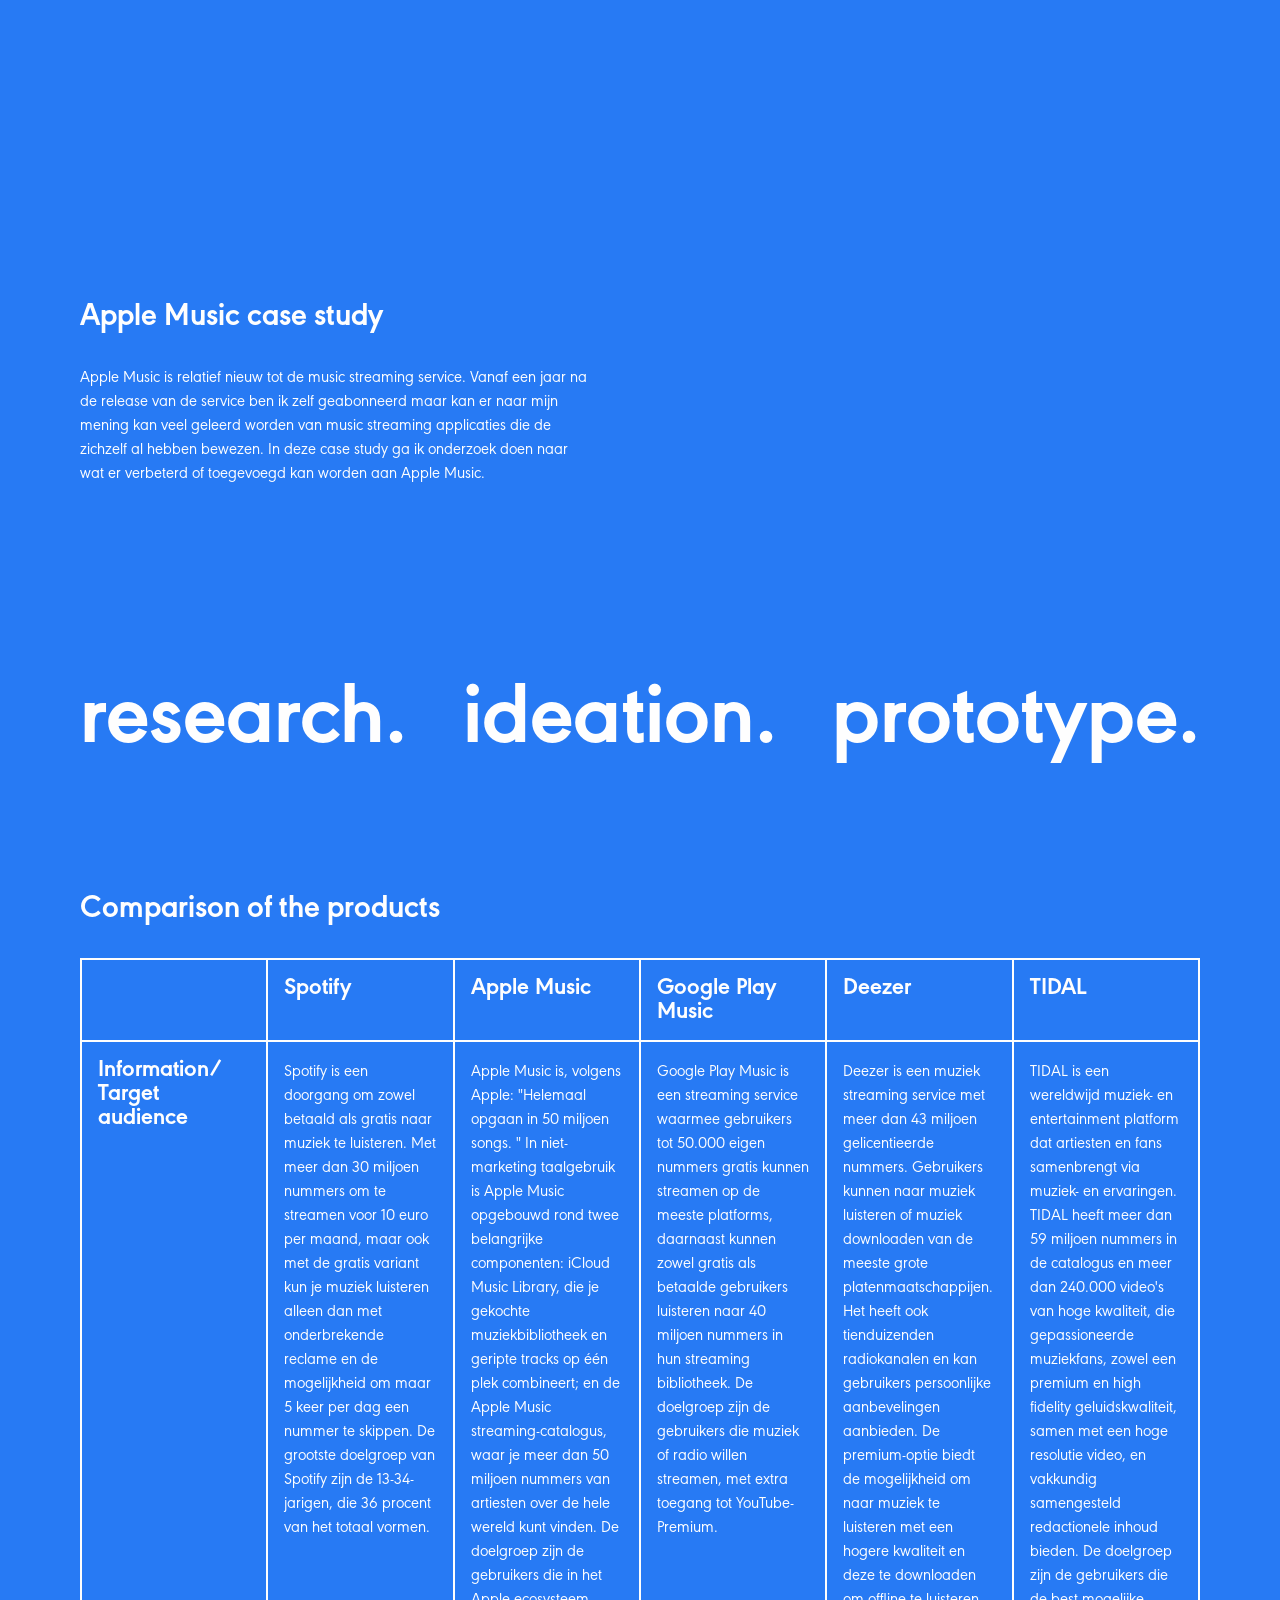
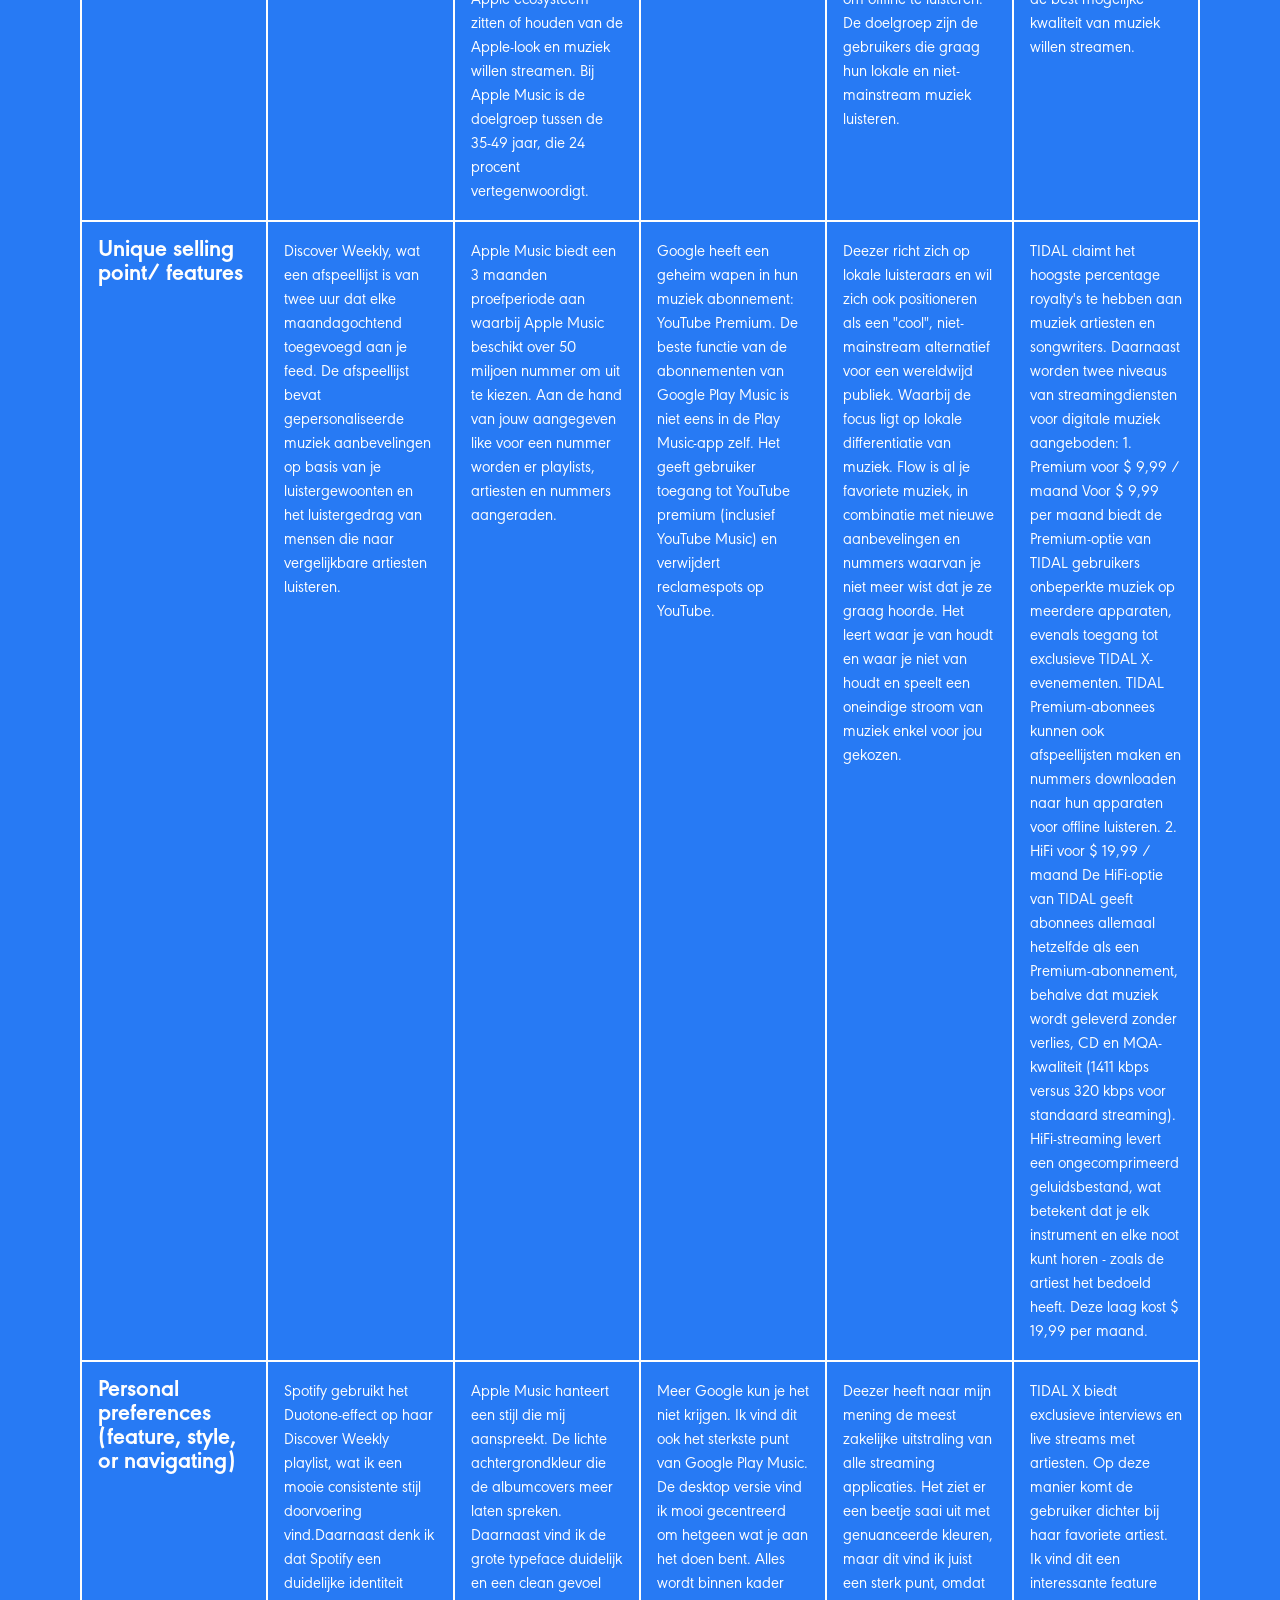
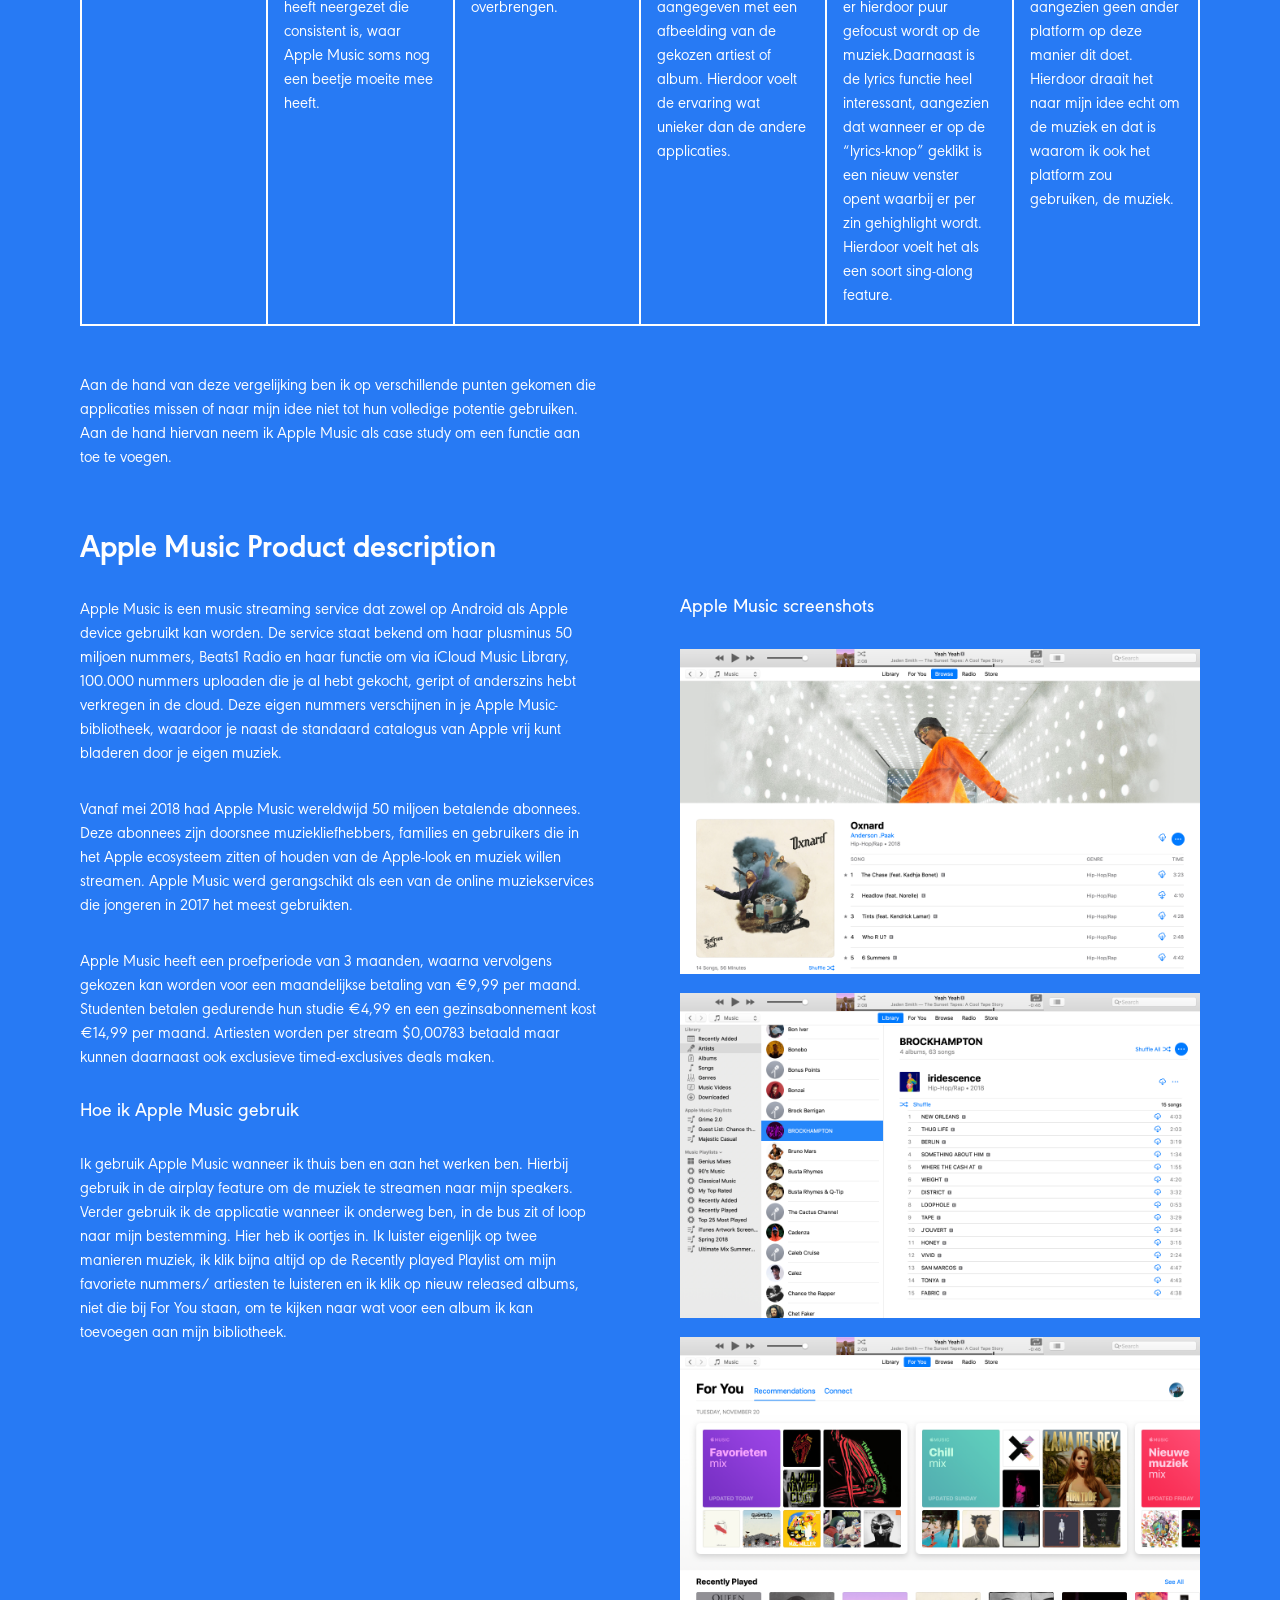
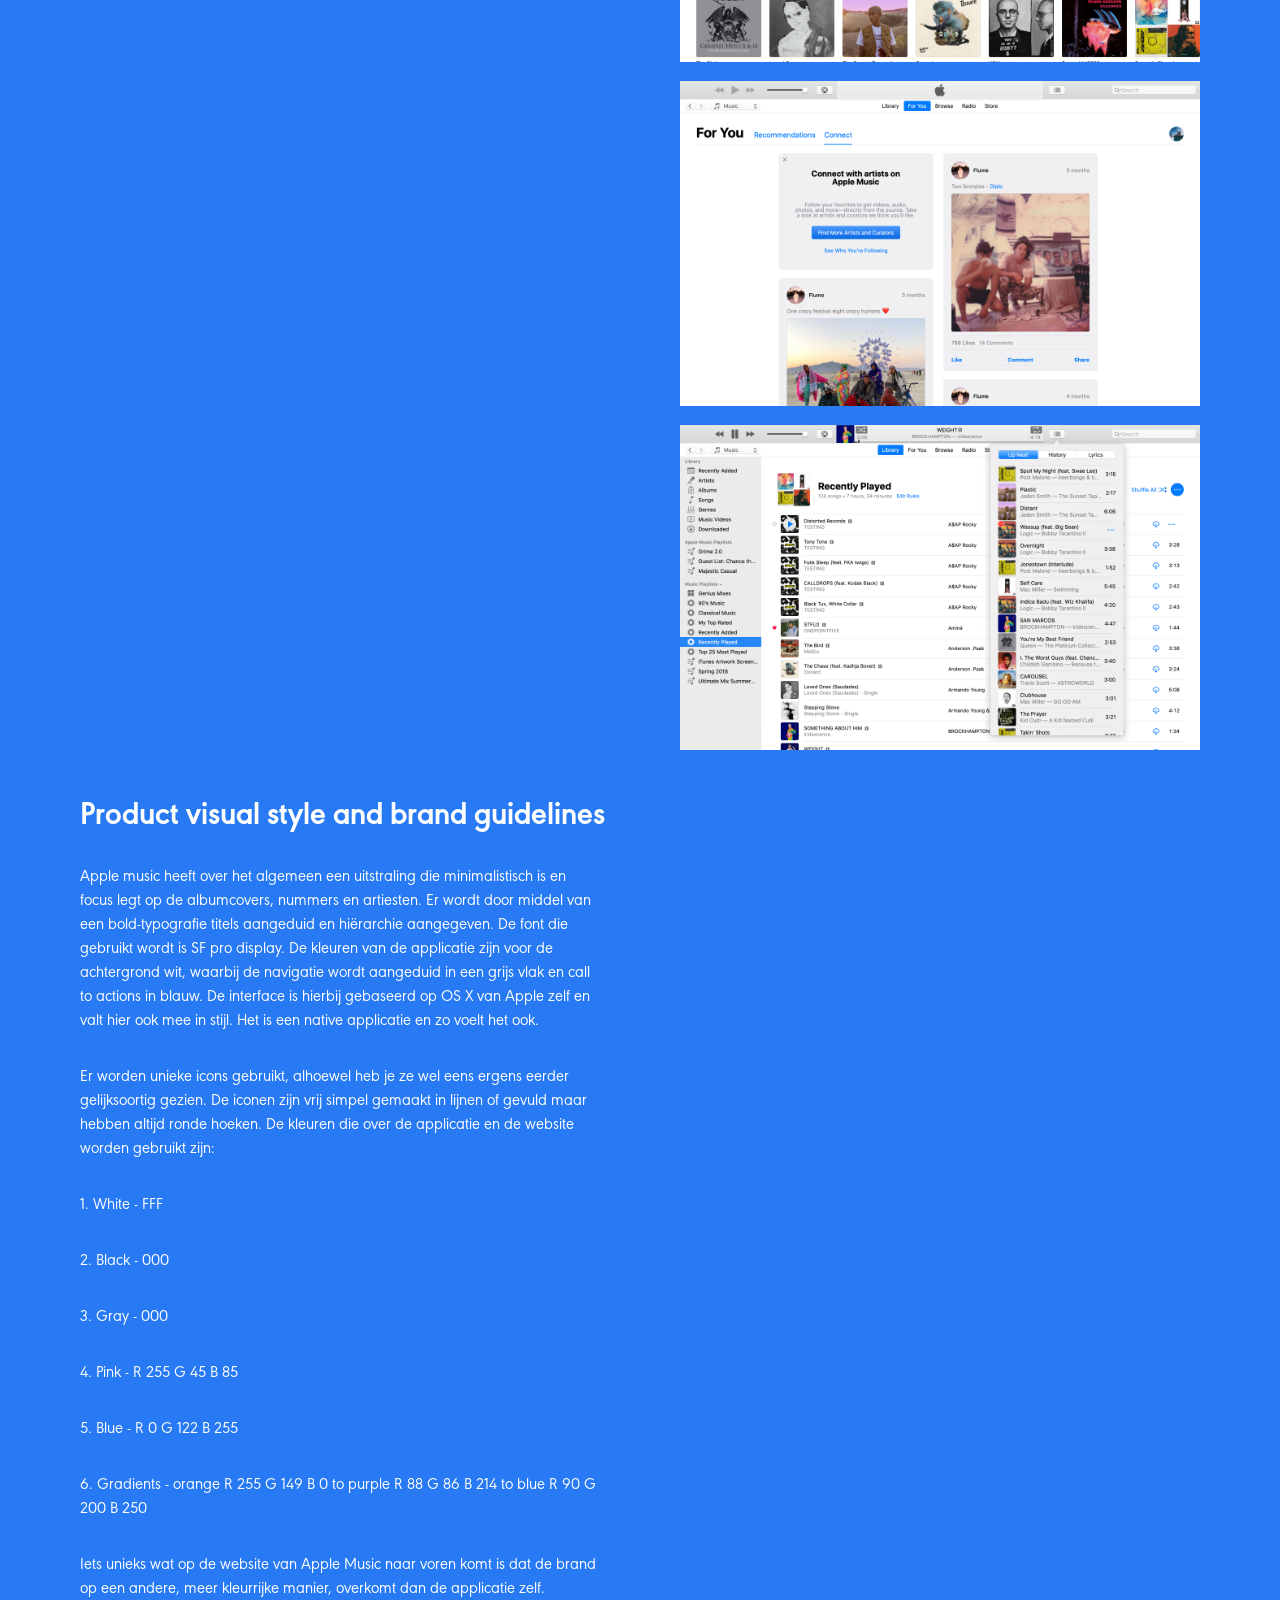
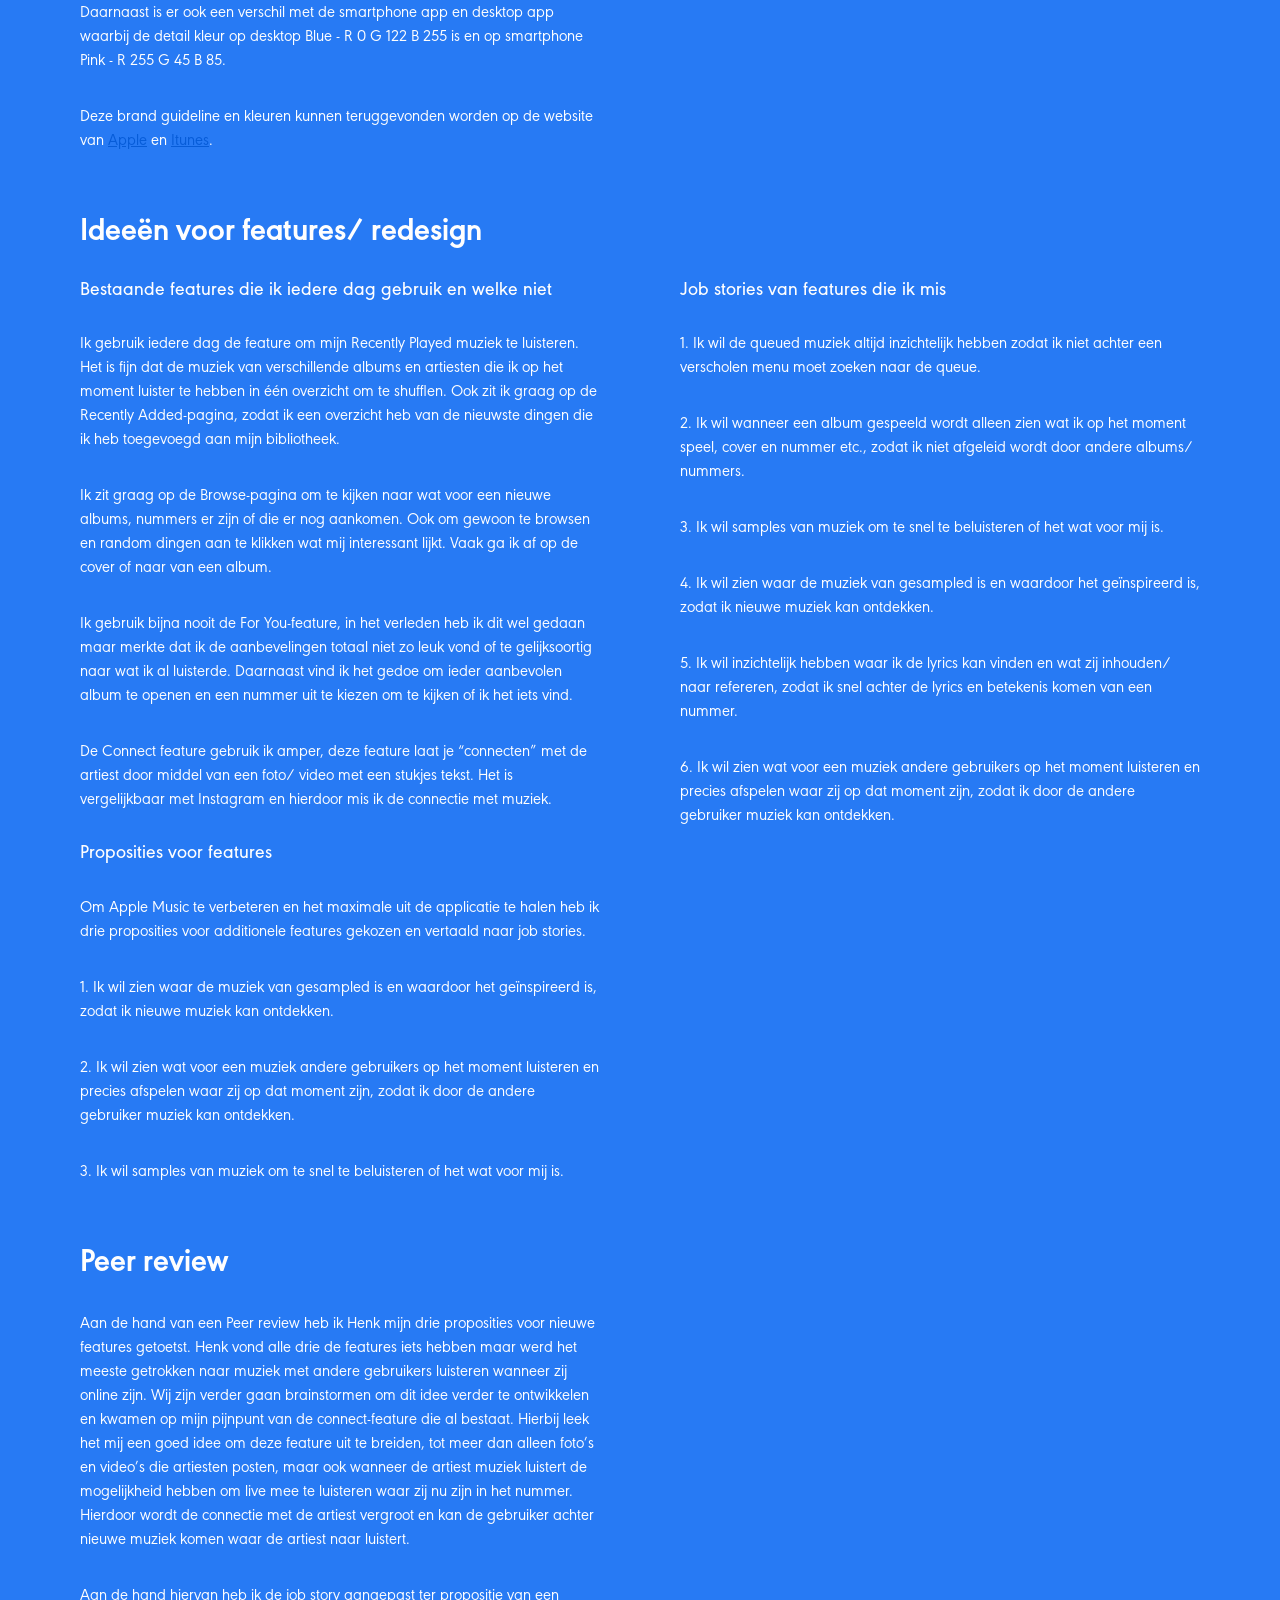
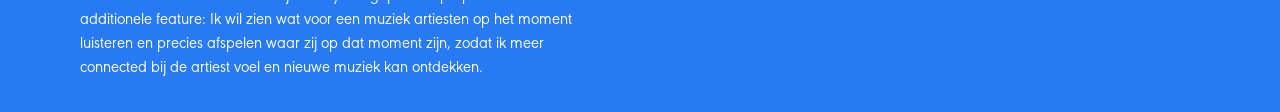
==== commit 9c568471: "Ideas for additional features toegevoegd" ====
--- a/onlineresearchpage/index.html
+++ b/onlineresearchpage/index.html
@@ -16,13 +16,21 @@
                 Apple Music is relatief nieuw tot de music streaming service. Vanaf een jaar na de release van de service ben ik zelf geabonneerd maar kan er naar mijn mening kan veel geleerd worden van music streaming applicaties die de zichzelf al hebben bewezen. In deze case study ga ik onderzoek doen naar wat er verbeterd of toegevoegd kan worden aan Apple Music.
             </p>
         </div>
+<!--
         <div>
             <h1>research.</h1>
             <h1>ideation.</h1>
             <h1>prototype.</h1>
         </div>
+-->
     </header>
-
+    
+    <div><div>
+            <h1>research.</h1>
+            <h1>ideation.</h1>
+            <h1>prototype.</h1>
+        </div>
+</div>
     <main>
 
         <section>
@@ -89,7 +97,7 @@
                 <div>
                     <p>Apple Music is een music streaming service dat zowel op Android als Apple device gebruikt kan worden. De service staat bekend om haar plusminus 50 miljoen nummers, Beats1 Radio en haar functie om via iCloud Music Library, 100.000 nummers uploaden die je al hebt gekocht, geript of anderszins hebt verkregen in de cloud. Deze eigen nummers verschijnen in je Apple Music-bibliotheek, waardoor je naast de standaard catalogus van Apple vrij kunt bladeren door je eigen muziek.</p>
 
-                    <p>Vanaf mei 2018 had Apple Music wereldwijd 50 miljoen betalende abonnees. Deze abonnees zijn doorsnee muziekliefhebbers en families. Apple Music werd gerangschikt als een van de online muziekservices die jongeren in 2017 het meest gebruikten.
+                    <p>Vanaf mei 2018 had Apple Music wereldwijd 50 miljoen betalende abonnees. Deze abonnees zijn doorsnee muziekliefhebbers, families en gebruikers die in het Apple ecosysteem zitten of houden van de Apple-look en muziek willen streamen. Apple Music werd gerangschikt als een van de online muziekservices die jongeren in 2017 het meest gebruikten.
                     </p>
 
                     <p>Apple Music heeft een proefperiode van 3 maanden, waarna vervolgens gekozen kan worden voor een maandelijkse betaling van €9,99 per maand. Studenten betalen gedurende hun studie €4,99 en een gezinsabonnement kost €14,99 per maand. Artiesten worden per stream $0,00783 betaald maar kunnen daarnaast ook exclusieve timed-exclusives deals maken.
@@ -98,45 +106,15 @@
                     <h3>Hoe ik Apple Music gebruik</h3>
                     <p>Ik gebruik Apple Music wanneer ik thuis ben en aan het werken ben. Hierbij gebruik in de airplay feature om de muziek te streamen naar mijn speakers. Verder gebruik ik de applicatie wanneer ik onderweg ben, in de bus zit of loop naar mijn bestemming. Hier heb ik oortjes in. Ik luister eigenlijk op twee manieren muziek, ik klik bijna altijd op de Recently played Playlist om mijn favoriete nummers/ artiesten te luisteren en ik klik op nieuw released albums, niet die bij For You staan, om te kijken naar wat voor een album ik kan toevoegen aan mijn bibliotheek.
                     </p>
-
-                    <h3>Welke features ik gebruik iedere dag en welke niet
-                    </h3>
-                    <p>Ik gebruik Apple Music wanneer ik thuis ben en aan het werken ben. Hierbij gebruik in de airplay feature om de muziek te streamen naar mijn speakers. Verder gebruik ik de applicatie wanneer ik onderweg ben, in de bus zit of loop naar mijn bestemming. Hier heb ik oortjes in. Ik luister eigenlijk op twee manieren muziek, ik klik bijna altijd op de Recently played Playlist om mijn favoriete nummers/ artiesten te luisteren en ik klik op nieuw released albums, niet die bij For You staan, om te kijken naar wat voor een album ik kan toevoegen aan mijn bibliotheek.
-                    </p>
-
-                    <p>Ik zit graag op de Browse-pagina om te kijken naar wat voor een nieuwe albums, nummers er zijn of die er nog aankomen. Ook om gewoon te browsen en random dingen aan te klikken wat mij interessant lijkt. Vaak ga ik af op de cover of naar van een album.
-                    </p>
-                    <p>Ik gebruik bijna nooit de For You-feature, in het verleden heb ik dit wel gedaan maar merkte dat ik de aanbevelingen totaal niet zo leuk vond of te gelijksoortig naar wat ik al luisterde. Daarnaast vind ik het gedoe om ieder aanbevolen album te openen en een nummer uit te kiezen om te kijken of ik het iets vind.
-                    </p>
-                    <p>De Connect feature gebruik ik amper, deze feature laat je “connecten” met de artiest door middel van een foto/ video met een stukjes tekst. Het is vergelijkbaar met Instagram en hierdoor mis ik de connectie met muziek.
-                    </p>
-
-                    <h3>Job stories van features die ik mis
-                    </h3>
-                    <ol>
-                        <li>Ik wil de detailpagina van de artiesten zoals het voorheen was, een full width image in plaats van een saai rondje en veel empty space eromheen.</li>
-                        <li>Ik wil de informatie over een artiest inzichtelijk in mijn eigen offline bibliotheek hebben, zodat ik die niet alleen zichtbaar in de online catalogus van Apple Music (tijdens het browsen) kan bekijken.
-                        </li>
-                        <li>Ik wil de queued muziek altijd inzichtelijk hebben zodat ik niet achter een verscholen menu moet zoeken naar de queue.</li>
-                        <li>Ik wil een grotere en overzichtelijke player navigatie, zodat ik beter door het nummer heen te scrollen en shuffle en repeat aangeven.</li>
-                        <li>Ik wil de mogelijkheid om overzichtelijk mijn favoriete artiest(en)/ nummer(s) (that you know by heart) of waar ik het meest naar luister makkelijk zien.</li>
-                        <li>Ik wil samples van muziek om te snel te beluisteren of het wat voor mij is.</li>
-                        <li>Ik wil zien waar de muziek van ge’sampled is en waardoor het geïnspireerd is, zodat ik nieuwe muziek kan ontdekken.</li>
-                        <li>Ik wil wanneer een album gespeeld wordt alleen zien wat ik op het moment speel, cover en nummer etc., zodat ik niet afgeleid wordt door andere albums/ nummers. </li>
-                        <li>Ik wil inzichtelijk hebben waar ik de lyrics kan vinden en wat zij inhouden/ naar refereren, zodat ik snel achter de lyrics en betekenis komen van een nummer.</li>
-                        <li>Ik wil zien wat voor een muziek anderen luisteren en precies afspelen waar zij op dat moment zijn (soort silent disco), zodat ik meer connected bij de ander voel.</li>
-                    </ol>
                 </div>
 
                 <div>
                     <h3>Apple Music screenshots</h3>
                     <img src="images/AM%20-%20Album%20page.png" alt="AM01">
-                    <img src="images/AM%20-%20Artist%20browse.png" alt="AM02">
-                    <img src="images/AM%20-%20Artist%20page.png" alt="AM03">
-                    <img src="images/AM%20-%20Browse%20page.png" alt="AM04">
-                    <img src="images/AM%20-%20For%20You%20page.png" alt="AM05">
-                    <img src="images/AM%20-%20Lyrics.png" alt="AM06">
-                    <img src="images/AM%20-%20Queue.png" alt="AM07">
+                      <img src="images/AM%20-%20Artist%20browse.png" alt="AM02">
+                       <img src="images/AM%20-%20For%20You%20page.png" alt="AM03">
+                    <img src="images/AM%20-Connect.png" alt="AM04">
+                    <img src="images/AM%20-%20Queue.png" alt="AM05">
                 </div>
             </div>
 
@@ -166,15 +144,64 @@
                 </div>
             </div>
         </section>
+
+        <section>
+            <h2>Ideeën voor features/ redesign</h2>
+            <div>
+                <div>
+                    <h3>Bestaande features die ik iedere dag gebruik en welke niet
+                    </h3>
+
+                    <p>Ik gebruik iedere dag de feature om mijn Recently Played muziek te luisteren. Het is fijn dat de muziek van verschillende albums en artiesten die ik op het moment luister te hebben in één overzicht om te shufflen. Ook zit ik graag op de Recently Added-pagina, zodat ik een overzicht heb van de nieuwste dingen die ik heb toegevoegd aan mijn bibliotheek.
+
+                    </p>
+                    <p>Ik zit graag op de Browse-pagina om te kijken naar wat voor een nieuwe albums, nummers er zijn of die er nog aankomen. Ook om gewoon te browsen en random dingen aan te klikken wat mij interessant lijkt. Vaak ga ik af op de cover of naar van een album.
+
+                    </p>
+                    <p>Ik gebruik bijna nooit de For You-feature, in het verleden heb ik dit wel gedaan maar merkte dat ik de aanbevelingen totaal niet zo leuk vond of te gelijksoortig naar wat ik al luisterde. Daarnaast vind ik het gedoe om ieder aanbevolen album te openen en een nummer uit te kiezen om te kijken of ik het iets vind.
+
+                    </p>
+
+                    <p>De Connect feature gebruik ik amper, deze feature laat je “connecten” met de artiest door middel van een foto/ video met een stukjes tekst. Het is vergelijkbaar met Instagram en hierdoor mis ik de connectie met muziek.</p>
+                    
+                    <h3>Proposities voor features</h3>
+                    <p>Om Apple Music te verbeteren en het maximale uit de applicatie te halen heb ik drie proposities voor additionele features gekozen en vertaald naar job stories.</p>
+                    <ol>
+                        <li>Ik wil zien waar de muziek van gesampled is en waardoor het geïnspireerd is, zodat ik nieuwe muziek kan ontdekken.</li>
+                        <li>Ik wil zien wat voor een muziek andere gebruikers op het moment luisteren en precies afspelen waar zij op dat moment zijn, zodat ik door de andere gebruiker muziek kan ontdekken.</li>
+                        <li>Ik wil samples van muziek om te snel te beluisteren of het wat voor mij is.</li>
+                    </ol>
+                </div>
+                
+                <div>
+                    <h3>Job stories van features die ik mis
+                    </h3>
+                    <ol>
+                        <li>Ik wil de queued muziek altijd inzichtelijk hebben zodat ik niet achter een verscholen menu moet zoeken naar de queue.</li>
+                        <li>Ik wil wanneer een album gespeeld wordt alleen zien wat ik op het moment speel, cover en nummer etc., zodat ik niet afgeleid wordt door andere albums/ nummers.
+                        </li>
+                        <li>Ik wil samples van muziek om te snel te beluisteren of het wat voor mij is.</li>
+                        <li>Ik wil zien waar de muziek van gesampled is en waardoor het geïnspireerd is, zodat ik nieuwe muziek kan ontdekken.</li>
+                        <li>Ik wil inzichtelijk hebben waar ik de lyrics kan vinden en wat zij inhouden/ naar refereren, zodat ik snel achter de lyrics en betekenis komen van een nummer.</li>
+                        <li>Ik wil zien wat voor een muziek andere gebruikers op het moment luisteren en precies afspelen waar zij op dat moment zijn, zodat ik door de andere gebruiker muziek kan ontdekken.</li>
+                    </ol>
+                </div>   
+            </div>
+        </section>
         
         <section>
-            <h2>My proposed 2-3 ideas for features/redesign</h2>
-            <div>
-                <div>
-                    <p>Om Apple Music te verbeteren en het maximale uit de applicatie te halen heb ik drie proposities voor additionele features.</p>
-                </div>
-            </div>
-        </section>
+            <h2>Peer review</h2>
+            <div>
+                <div>
+                    <p>Aan de hand van een Peer review heb ik Henk mijn drie proposities voor nieuwe features getoetst. Henk vond alle drie de features iets hebben maar werd het meeste getrokken naar muziek met andere gebruikers luisteren wanneer zij online zijn. Wij zijn verder gaan brainstormen om dit idee verder te ontwikkelen en kwamen op mijn pijnpunt van de connect-feature die al bestaat. Hierbij leek het mij een goed idee om deze feature uit te breiden, tot meer dan alleen foto’s en video’s die artiesten posten, maar ook wanneer de artiest muziek luistert de mogelijkheid hebben om live mee te luisteren waar zij nu zijn in het nummer. Hierdoor wordt de connectie met de artiest vergroot en kan de gebruiker achter nieuwe muziek komen waar de artiest naar luistert. </p>
+                    
+                    <p>Aan de hand hiervan heb ik de job story aangepast ter propositie van een additionele feature: 
+<b>Ik wil zien wat voor een muziek artiesten op het moment luisteren en precies afspelen waar zij op dat moment zijn, zodat ik meer connected bij de artiest voel en nieuwe muziek kan ontdekken.</b>
+</p>
+                </div>
+            </div>
+        </section>
+        
     </main>
 
     <script src="js/menu.js"></script>
--- a/onlineresearchpage/styles/style.css
+++ b/onlineresearchpage/styles/style.css
@@ -75,14 +75,14 @@
 h2 {
    font-family: "URW Geometric Bold";
     font-size: 2rem;
-   margin-bottom: 3rem;
-    margin-top: 2rem;
+   padding-bottom: 2rem;
+    padding-top: 2rem;
 }
 
 h3 {
    font-family: "URW Geometric Medium";
     font-size: 1.2rem;
-    margin-bottom: 1rem;
+    padding-bottom: 2rem;
 }
 
 p, td, li {
@@ -108,57 +108,72 @@
 
 a {
     color:#89A59E;
+    color: #075CD8;
 }
 
 body {
     background-color: #CADDD8;
-}
-
-header {
-    width: calc(100vw - 10rem);
-    background: linear-gradient(to bottom, rgba(202,221,216,1) 0%,rgba(202,221,216,1) 95%,rgba(202,221,216,0) 100%);
-    padding-left: 5rem;
-    padding-right: 5rem;
-    position: sticky;
-    top: -60vh;
-    z-index: 10;
-}
-
-header h1, header h2, header p {
-    color: #FEFEFE;
-}
-
-header>div:nth-of-type(1) {
-    display: block;
-    height: 30vh;
-    width: 40vw;
-    padding-top: 30vh;
-}
-
-header>div:nth-of-type(1)>h2 {
-    margin-bottom: 1rem;
-}
-
-header>div:nth-of-type(2) {
-    padding-top: 3rem;
-    background: linear-gradient(to bottom, rgba(202,221,216,1) 0%,rgba(202,221,216,1) 90%,rgba(202,221,216,0) 100%);
-    padding-bottom: 8rem;
+    background-color: #277AF4;
+}
+
+body>div>div {
     display: flex;
     flex-wrap: nowrap;
     justify-content: space-between;
 }
 
-header>div:nth-of-type(2)>h1 {
-    display: inline-block;
+body>div {
+    width: calc(100vw - 10rem);
+    top: 0rem;
+   padding-top: 3rem;
+    left: 5rem;
+/*    background: linear-gradient(to bottom, rgba(202,221,216,1) 0%,rgba(202,221,216,1) 95%,rgba(202,221,216,0) 100%);*/
+    background-color: #277AF4;
+    padding-bottom: 1rem;
+    z-index: 50;
+    position: sticky;
+    color: #FEFEFE;
+    margin-bottom: 5rem;
+}
+
+body>div>div>h1 {
     opacity: 1;
 }
 
-header>div:nth-of-type(2)>h1.fadedtitle {
+body>div>div>h1.fadedtitle {
     opacity: 0.2;
 }
 
-header>div:nth-of-type(2)>h1:nth-of-type(1).fadedtitledissapear {
-    display: none;
+header {
+    width: calc(100vw - 10rem);
+/*    background: linear-gradient(to bottom, rgba(202,221,216,1) 0%,rgba(202,221,216,1) 95%,rgba(202,221,216,0) 100%);*/
+    background-color: #277AF4;
+    padding-left: 5rem;
+    padding-right: 5rem;
+    position: sticky;
+    top: -70vh;
+    z-index: 10;
+}
+
+header h1, header h2, header p {
+    color: #FEFEFE;
+}
+
+header>div:nth-of-type(1) {
+    display: block;
+    height: 40vh;
+    width: 40vw;
+    padding-top: 30vh;
+}
+
+header>div:nth-of-type(2) {
+    padding-top: 3rem;
+    background: linear-gradient(to bottom, rgba(202,221,216,1) 0%,rgba(202,221,216,1) 95%,rgba(202,221,216,0) 100%);
+/*     background-color: #CADDD8;*/
+    padding-bottom: 5rem;
+    display: flex;
+    flex-wrap: nowrap;
+    justify-content: space-between;
 }
 
 main {
@@ -174,10 +189,19 @@
 main>section>h2 {
     display: block;
     position: sticky;
-    top: 10rem;
-    margin-bottom: 3rem;
+    top: 8rem;
     color: #FEFEFE;
     z-index: 12;
+    background-color: #CADDD8;
+    background-color: #277AF4;
+}
+
+main>section>div>div>h3 {
+    position: sticky;
+    top: 14rem;
+     z-index: 12;
+     background-color: #CADDD8;
+    background-color: #277AF4;
 }
 
 main>section table, main>section tr, main>section th, main>section td {
@@ -195,8 +219,9 @@
 
 main>section>table:nth-of-type(1) {
      position: sticky;
-    top: 15rem;
+    top: 14rem;
     background-color: #CADDD8;
+    background-color: #277AF4;
     z-index: 12;
 }
 
@@ -216,9 +241,10 @@
     display: inline-block;
 }
 
-main>section>div>div:nth-of-type(2)>img {
+main>section>div>div:nth-of-type(1)>img, main>section>div>div:nth-of-type(2)>img {
     width: 100%;
     margin-bottom: 1rem;
+/*    box-shadow: -5px 10px 50px -6px rgba(0,0,0,0.25);*/
 }
 
 main>section li {
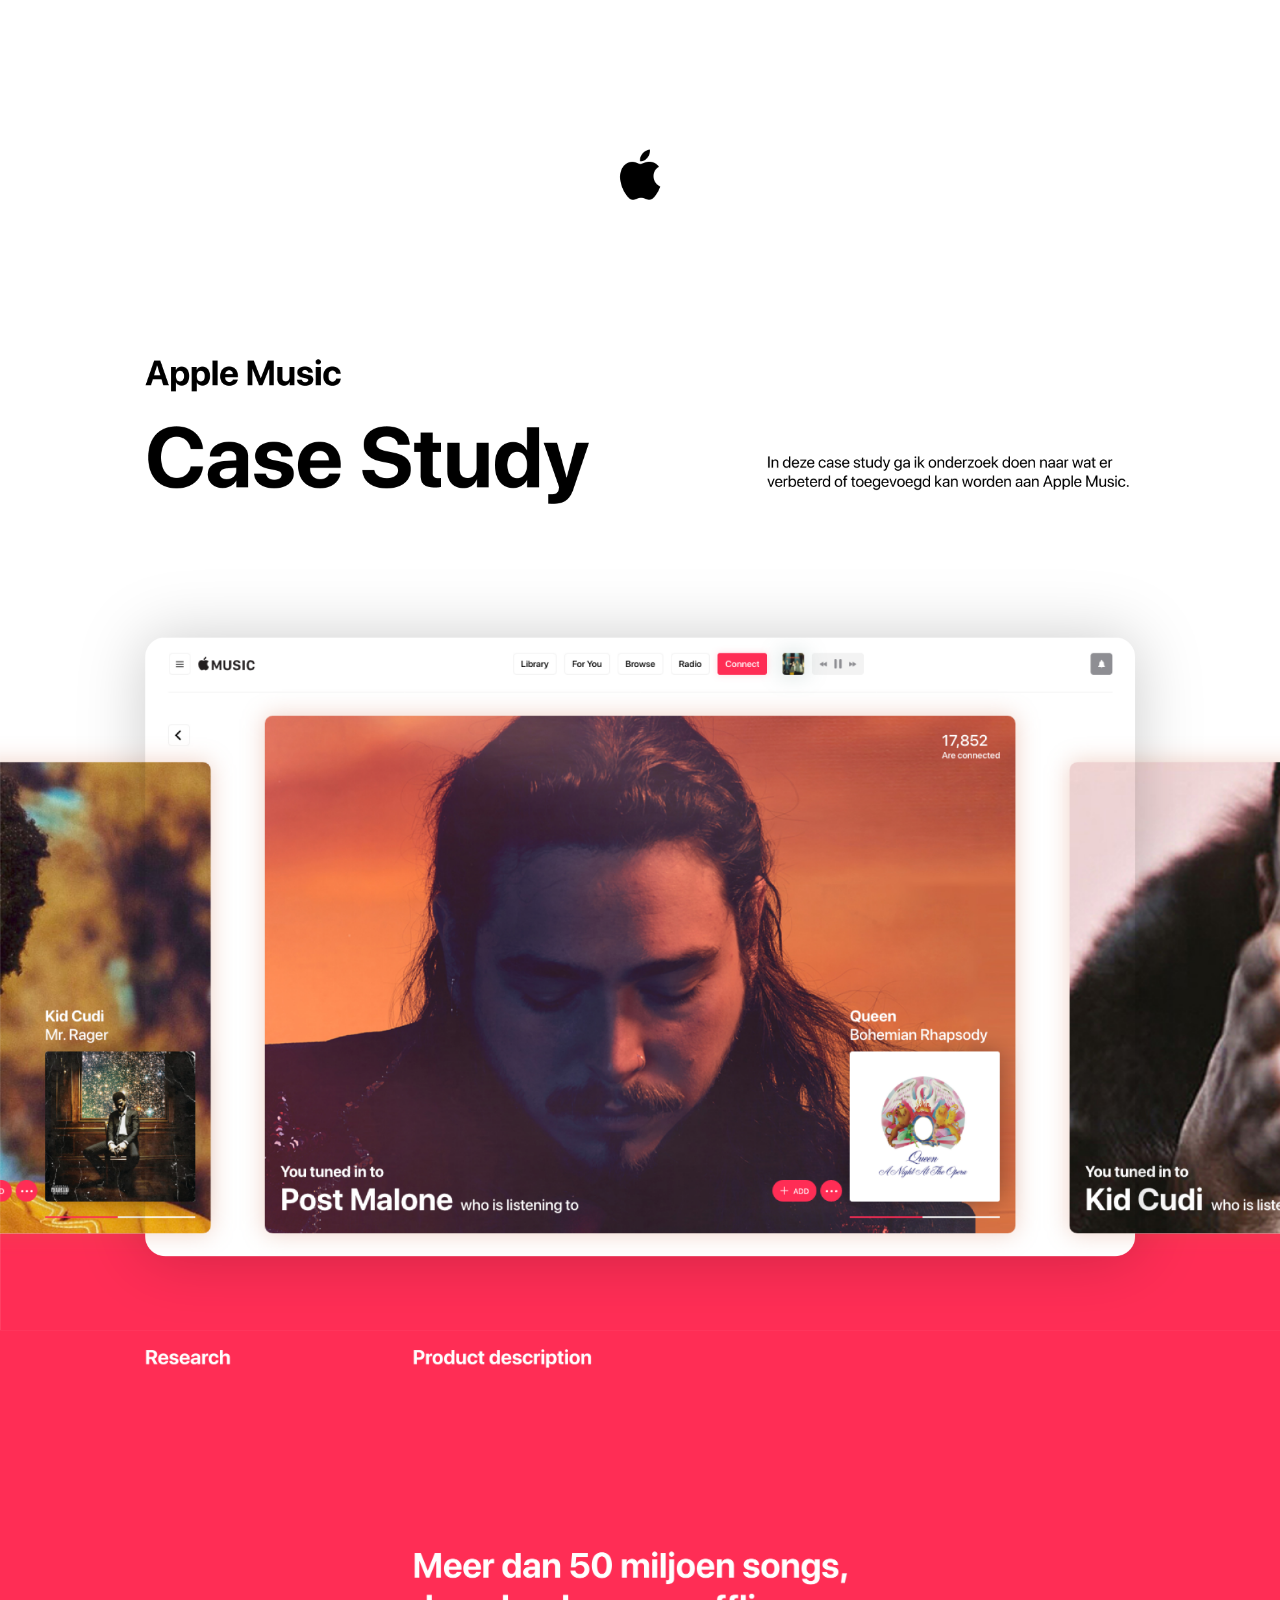
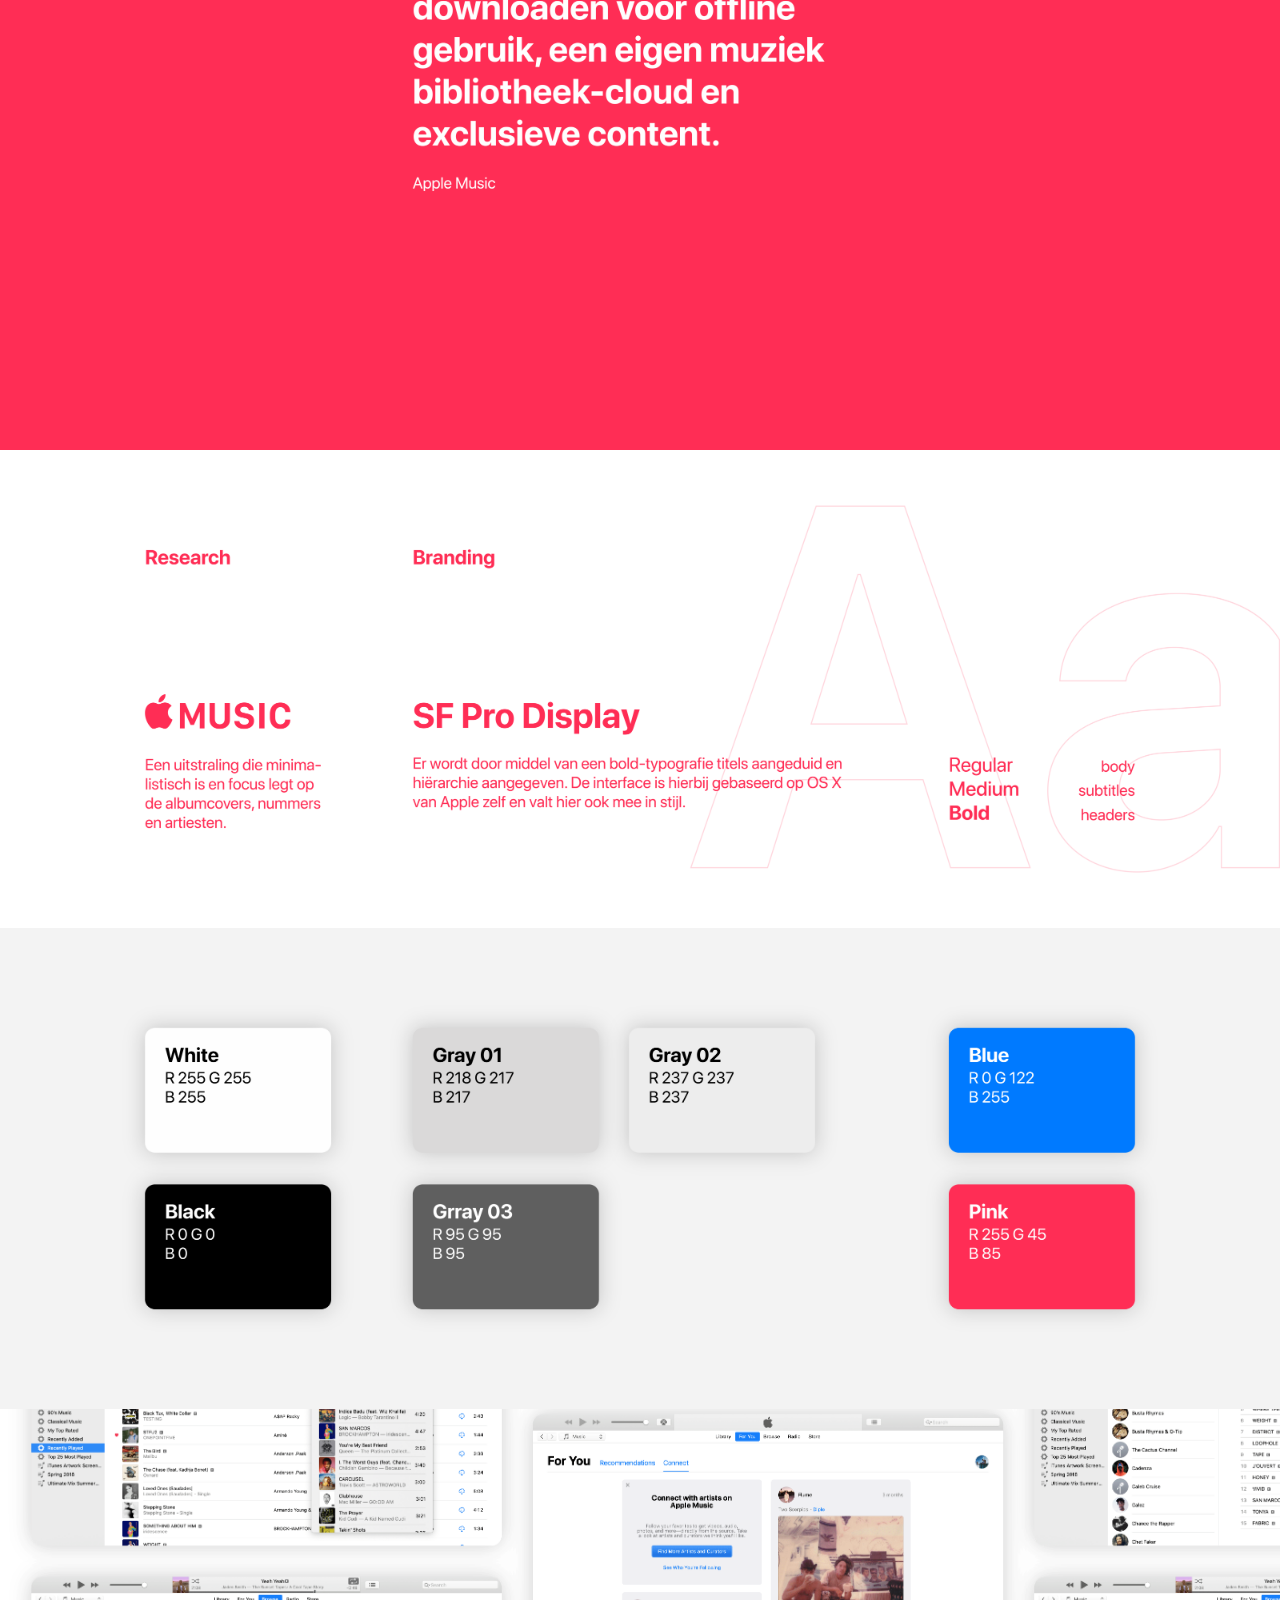
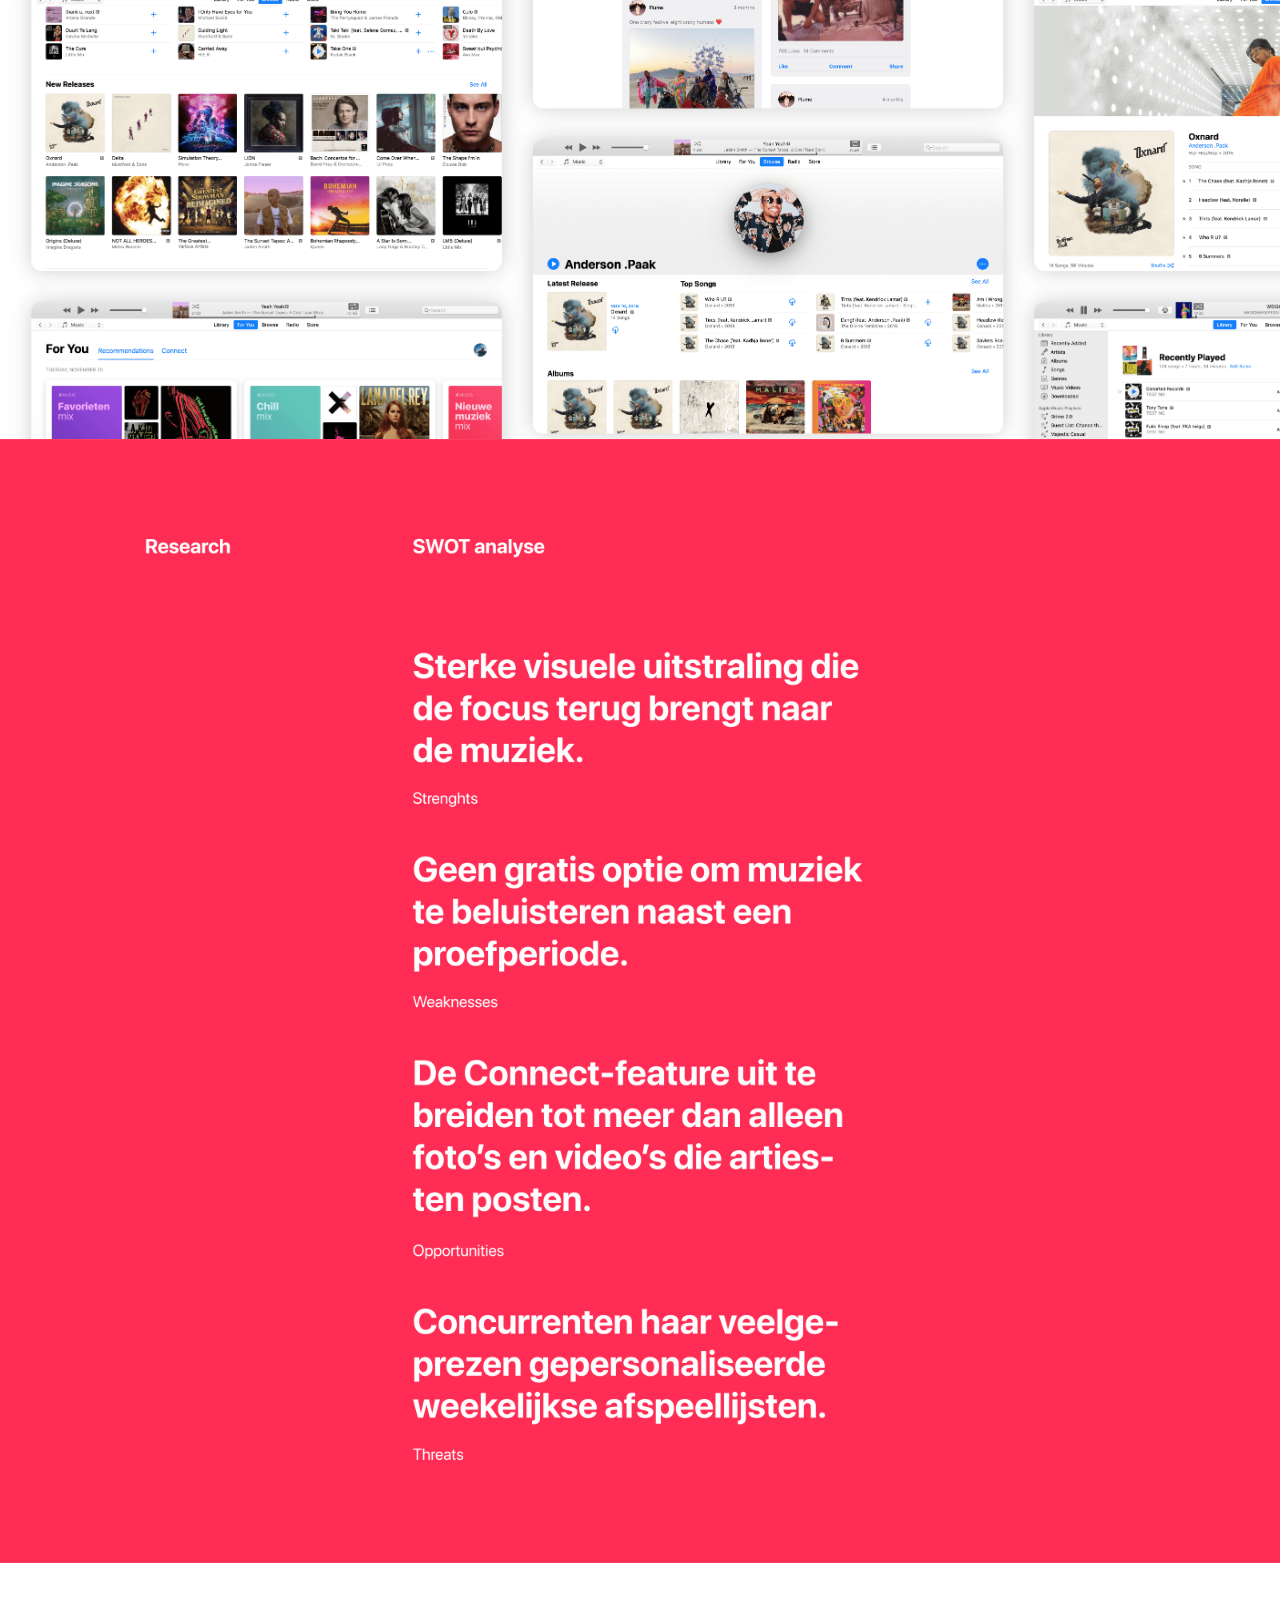
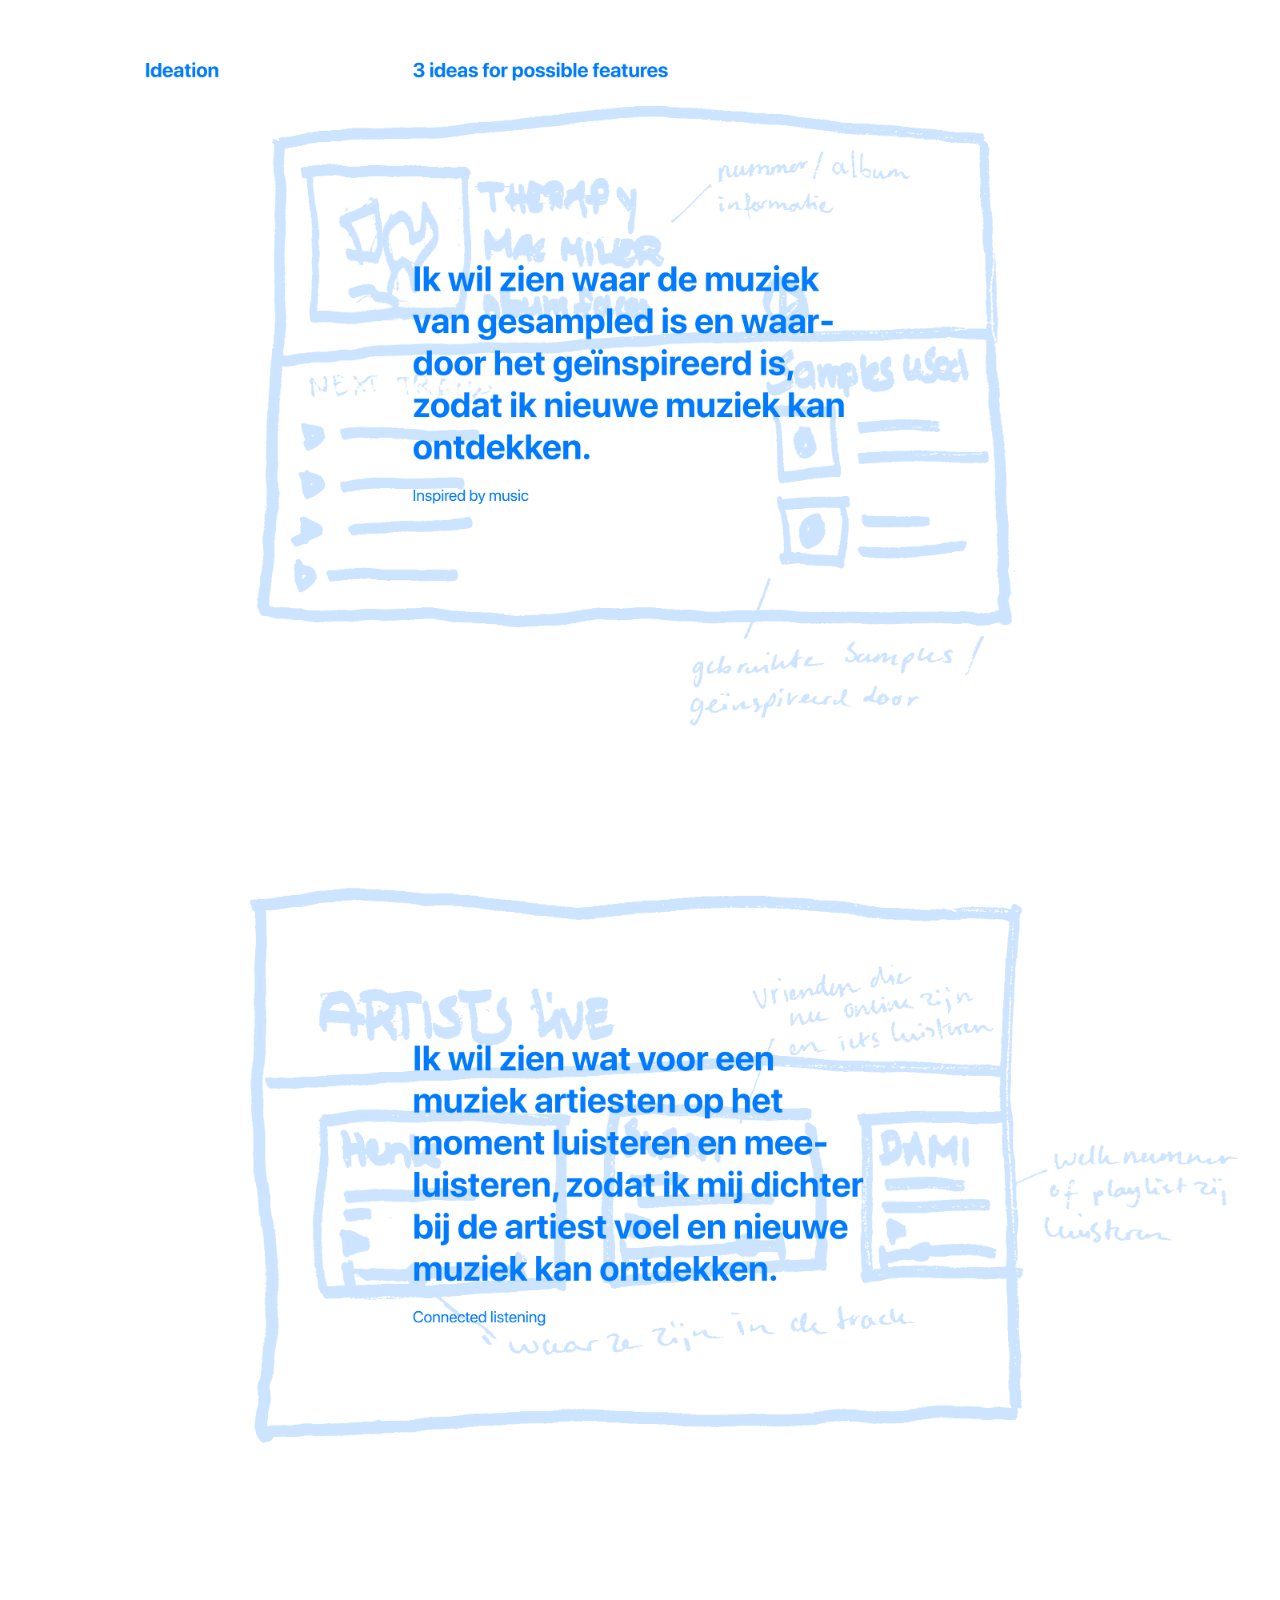
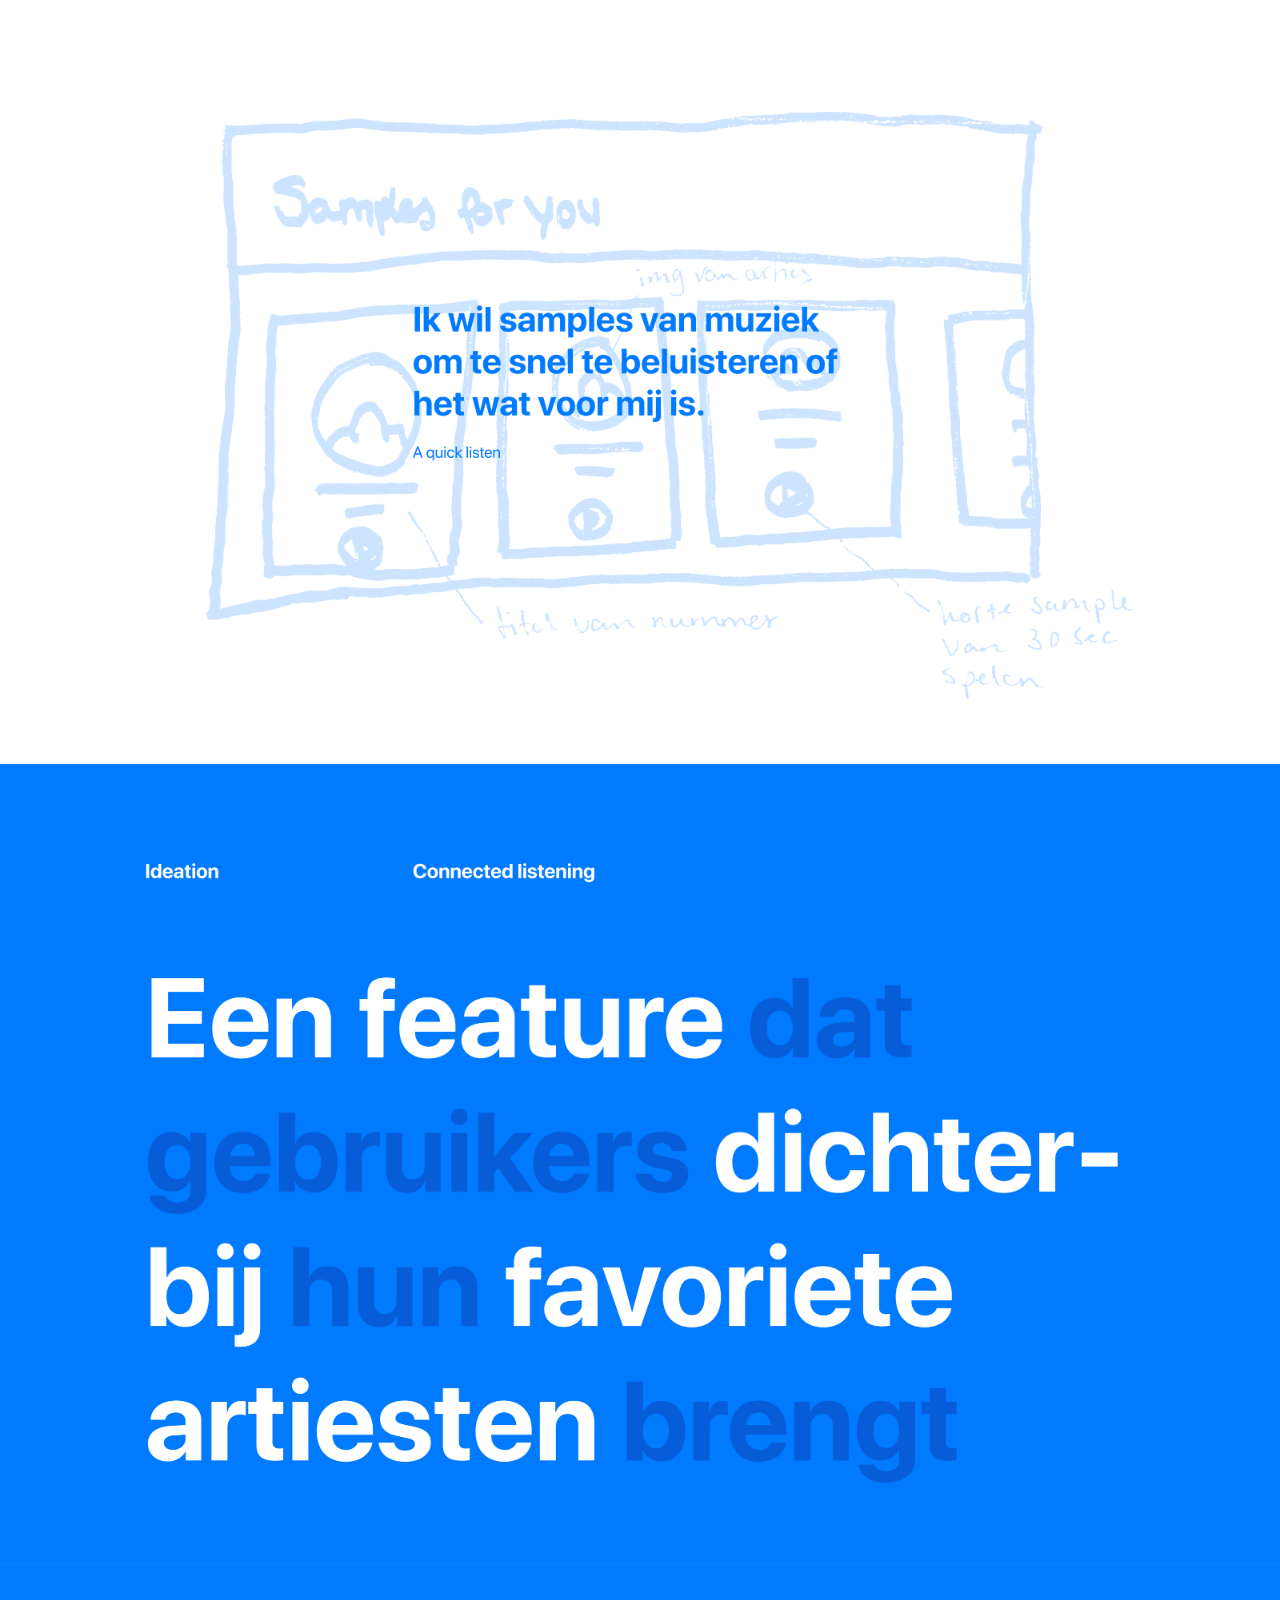
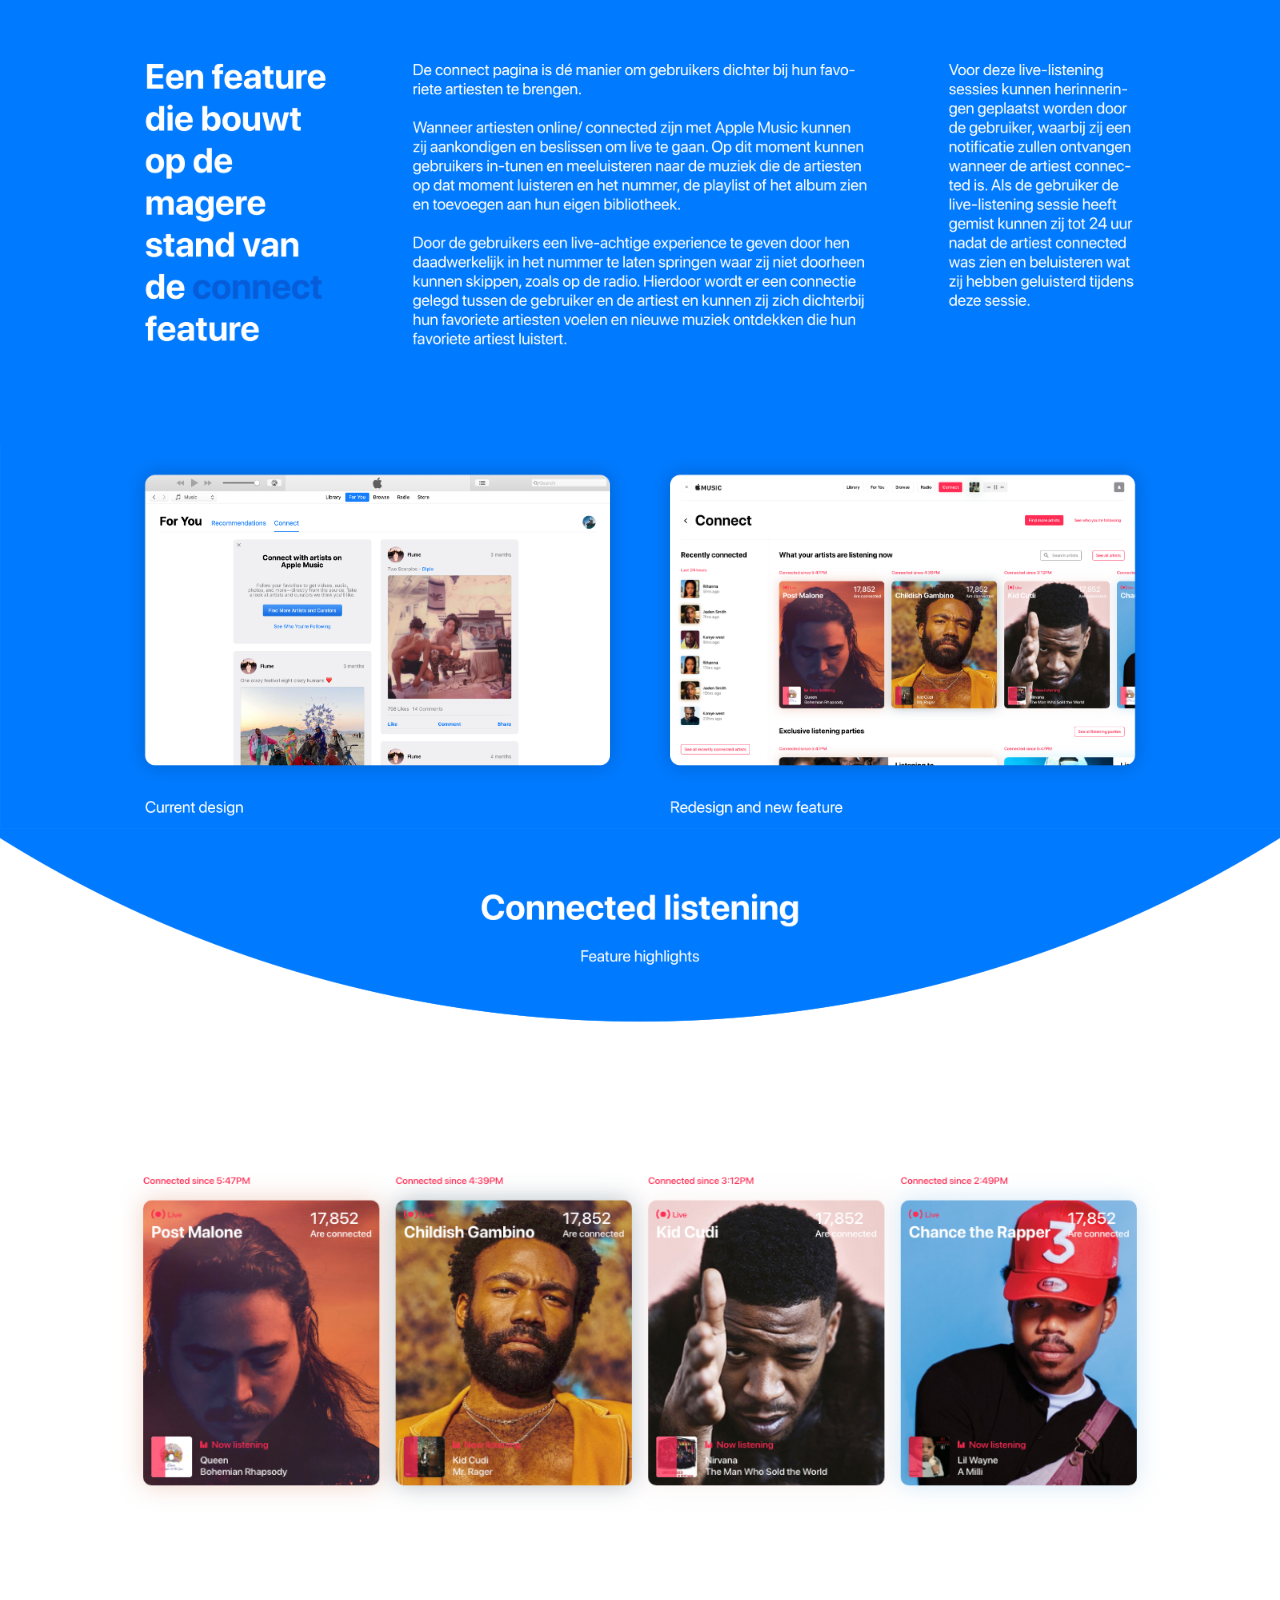
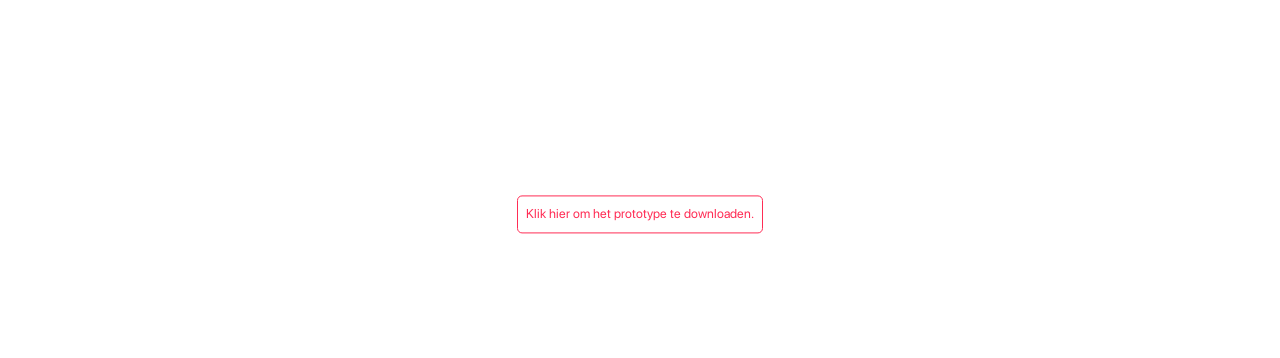
==== commit e84fa3c3: "update mist nog prinicple/ full researchlink" ====
--- a/onlineresearchpage/index.html
+++ b/onlineresearchpage/index.html
@@ -9,203 +9,47 @@
 
 <body>
 
-    <header>
-        <div>
-            <h2>Apple Music case study</h2>
-            <p>
-                Apple Music is relatief nieuw tot de music streaming service. Vanaf een jaar na de release van de service ben ik zelf geabonneerd maar kan er naar mijn mening kan veel geleerd worden van music streaming applicaties die de zichzelf al hebben bewezen. In deze case study ga ik onderzoek doen naar wat er verbeterd of toegevoegd kan worden aan Apple Music.
-            </p>
-        </div>
-<!--
-        <div>
-            <h1>research.</h1>
-            <h1>ideation.</h1>
-            <h1>prototype.</h1>
-        </div>
--->
-    </header>
+   <Header>
+   <img src="images/Asset%200.png" alt="">
+   <img src="images/Asset%201.png" alt="">
+   </Header>
+   
+    <main>
+    <img src="images/Asset%202.png" alt="">
+    <img src="images/Asset%203.png" alt="">
+    <section><img src="images/Asset%204.png" alt=""></section>
+    <img src="images/Asset%205.png" alt="">
     
-    <div><div>
-            <h1>research.</h1>
-            <h1>ideation.</h1>
-            <h1>prototype.</h1>
-        </div>
-</div>
-    <main>
+    <img src="images/Asset%206.png" alt="">
+    <img src="images/Asset%207.png" alt="">
+    <img src="images/Asset%208.png" alt="">
+    
+    <img src="images/Asset%209.png" alt="">
+    <img src="images/Asset%2010.png" alt="">
+    <img src="images/Asset%2010.5.png" alt="">
+    <img src="images/Asset%2011.png" alt="">
+    <img src="images/Asset%2011.5.png" alt="">
+    
+    <video loop autoplay muted>
+  <source src="images/Asset%2013.mp4" type="video/mp4">
+</video>
+  <video loop autoplay muted>
+  <source src="images/Asset%2014.mp4" type="video/mp4">
+</video>
+  <video loop autoplay muted>
+  <source src="images/Asset%2015.mp4" type="video/mp4">
+</video>
+  
+  <img src="images/Asset%2012.png" alt="">
+   
+    </main>
+    
+    <footer>
+        <a href="">Klik hier om het prototype te downloaden.</a>
+    </footer>
+    
 
-        <section>
-            <h2>Comparison of the products</h2>
-            <table>
-                <tr>
-                    <th></th>
-                    <th>Spotify</th>
-                    <th>Apple Music</th>
-                    <th>Google Play Music</th>
-                    <th>Deezer</th>
-                    <th>TIDAL</th>
-                </tr>
-            </table>
-            <table>
-                <tr>
-                    <th>Information/ Target audience</th>
-                    <td>Spotify is een doorgang om zowel betaald als gratis naar muziek te luisteren. Met meer dan 30 miljoen nummers om te streamen voor 10 euro per maand, maar ook met de gratis variant kun je muziek luisteren alleen dan met onderbrekende reclame en de mogelijkheid om maar 5 keer per dag een nummer te skippen. De grootste doelgroep van Spotify zijn de 13-34-jarigen, die 36 procent van het totaal vormen.</td>
-                    <td>Apple Music is, volgens Apple: "Helemaal opgaan in 50 miljoen songs. " In niet-marketing taalgebruik is Apple Music opgebouwd rond twee belangrijke componenten: iCloud Music Library, die je gekochte muziekbibliotheek en geripte tracks op één plek combineert; en de Apple Music streaming-catalogus, waar je meer dan 50 miljoen nummers van artiesten over de hele wereld kunt vinden. De doelgroep zijn de gebruikers die in het Apple ecosysteem zitten of houden van de Apple-look en muziek willen streamen. Bij Apple Music is de doelgroep tussen de 35-49 jaar, die 24 procent vertegenwoordigt.
-                    </td>
-                    <td>Google Play Music is een streaming service waarmee gebruikers tot 50.000 eigen nummers gratis kunnen streamen op de meeste platforms, daarnaast kunnen zowel gratis als betaalde gebruikers luisteren naar 40 miljoen nummers in hun streaming bibliotheek. De doelgroep zijn de gebruikers die muziek of radio willen streamen, met extra toegang tot YouTube-Premium.
-                    </td>
-                    <td>Deezer is een muziek streaming service met meer dan 43 miljoen gelicentieerde nummers. Gebruikers kunnen naar muziek luisteren of muziek downloaden van de meeste grote platenmaatschappijen. Het heeft ook tienduizenden radiokanalen en kan gebruikers persoonlijke aanbevelingen aanbieden. De premium-optie biedt de mogelijkheid om naar muziek te luisteren met een hogere kwaliteit en deze te downloaden om offline te luisteren. De doelgroep zijn de gebruikers die graag hun lokale en niet-mainstream muziek luisteren. </td>
-
-                    <td>TIDAL is een wereldwijd muziek- en entertainment platform dat artiesten en fans samenbrengt via muziek- en ervaringen. TIDAL heeft meer dan 59 miljoen nummers in de catalogus en meer dan 240.000 video's van hoge kwaliteit, die gepassioneerde muziekfans, zowel een premium en high fidelity geluidskwaliteit, samen met een hoge resolutie video, en vakkundig samengesteld redactionele inhoud bieden. De doelgroep zijn de gebruikers die de best mogelijke kwaliteit van muziek willen streamen.
-                    </td>
-                </tr>
-                <tr>
-                    <th>Unique selling point/ features</th>
-                    <td>Discover Weekly, wat een afspeellijst is van twee uur dat elke maandagochtend toegevoegd aan je feed. De afspeellijst bevat gepersonaliseerde muziek aanbevelingen op basis van je luistergewoonten en het luistergedrag van mensen die naar vergelijkbare artiesten luisteren.</td>
-                    <td>Apple Music biedt een 3 maanden proefperiode aan waarbij Apple Music beschikt over 50 miljoen nummer om uit te kiezen. Aan de hand van jouw aangegeven like voor een nummer worden er playlists, artiesten en nummers aangeraden.</td>
-                    <td>Google heeft een geheim wapen in hun muziek abonnement: YouTube Premium. De beste functie van de abonnementen van Google Play Music is niet eens in de Play Music-app zelf. Het geeft gebruiker toegang tot YouTube premium (inclusief YouTube Music) en verwijdert reclamespots op YouTube.
-                    </td>
-                    <td>Deezer richt zich op lokale luisteraars en wil zich ook positioneren als een "cool", niet-mainstream alternatief voor een wereldwijd publiek. Waarbij de focus ligt op lokale differentiatie van muziek. Flow is al je favoriete muziek, in combinatie met nieuwe aanbevelingen en nummers waarvan je niet meer wist dat je ze graag hoorde. Het leert waar je van houdt en waar je niet van houdt en speelt een oneindige stroom van muziek enkel voor jou gekozen.
-                    </td>
-                    <td>TIDAL claimt het hoogste percentage royalty's te hebben aan muziek artiesten en songwriters. Daarnaast worden twee niveaus van streamingdiensten voor digitale muziek aangeboden: 1. Premium voor $ 9,99 / maand Voor $ 9,99 per maand biedt de Premium-optie van TIDAL gebruikers onbeperkte muziek op meerdere apparaten, evenals toegang tot exclusieve TIDAL X-evenementen. TIDAL Premium-abonnees kunnen ook afspeellijsten maken en nummers downloaden naar hun apparaten voor offline luisteren. 2. HiFi voor $ 19,99 / maand De HiFi-optie van TIDAL geeft abonnees allemaal hetzelfde als een Premium-abonnement, behalve dat muziek wordt geleverd zonder verlies, CD en MQA-kwaliteit (1411 kbps versus 320 kbps voor standaard streaming). HiFi-streaming levert een ongecomprimeerd geluidsbestand, wat betekent dat je elk instrument en elke noot kunt horen - zoals de artiest het bedoeld heeft. Deze laag kost $ 19,99 per maand.
-                    </td>
-                </tr>
-                <tr>
-                    <th>Personal preferences (feature, style, or navigating)</th>
-                    <td>Spotify gebruikt het Duotone-effect op haar Discover Weekly playlist, wat ik een mooie consistente stijl doorvoering vind.Daarnaast denk ik dat Spotify een duidelijke identiteit heeft neergezet die consistent is, waar Apple Music soms nog een beetje moeite mee heeft.</td>
-                    <td>Apple Music hanteert een stijl die mij aanspreekt. De lichte achtergrondkleur die de albumcovers meer laten spreken. Daarnaast vind ik de grote typeface duidelijk en een clean gevoel overbrengen.</td>
-                    <td>Meer Google kun je het niet krijgen. Ik vind dit ook het sterkste punt van Google Play Music. De desktop versie vind ik mooi gecentreerd om hetgeen wat je aan het doen bent. Alles wordt binnen kader aangegeven met een afbeelding van de gekozen artiest of album. Hierdoor voelt de ervaring wat unieker dan de andere applicaties.</td>
-                    <td>Deezer heeft naar mijn mening de meest zakelijke uitstraling van alle streaming applicaties. Het ziet er een beetje saai uit met genuanceerde kleuren, maar dit vind ik juist een sterk punt, omdat er hierdoor puur gefocust wordt op de muziek.Daarnaast is de lyrics functie heel interessant, aangezien dat wanneer er op de “lyrics-knop” geklikt is een nieuw venster opent waarbij er per zin gehighlight wordt. Hierdoor voelt het als een soort sing-along feature.
-                    </td>
-                    <td>TIDAL X biedt exclusieve interviews en live streams met artiesten. Op deze manier komt de gebruiker dichter bij haar favoriete artiest. Ik vind dit een interessante feature aangezien geen ander platform op deze manier dit doet. Hierdoor draait het naar mijn idee echt om de muziek en dat is waarom ik ook het platform zou gebruiken, de muziek.</td>
-                </tr>
-
-            </table>
-            <div>
-                <div>
-                    <p>Aan de hand van deze vergelijking ben ik op verschillende punten gekomen die applicaties missen of naar mijn idee niet tot hun volledige potentie gebruiken. Aan de hand hiervan neem ik Apple Music als case study om een functie aan toe te voegen.
-                    </p>
-
-                </div>
-            </div>
-
-        </section>
-
-        <section>
-            <h2>Apple Music Product description</h2>
-
-            <div>
-                <div>
-                    <p>Apple Music is een music streaming service dat zowel op Android als Apple device gebruikt kan worden. De service staat bekend om haar plusminus 50 miljoen nummers, Beats1 Radio en haar functie om via iCloud Music Library, 100.000 nummers uploaden die je al hebt gekocht, geript of anderszins hebt verkregen in de cloud. Deze eigen nummers verschijnen in je Apple Music-bibliotheek, waardoor je naast de standaard catalogus van Apple vrij kunt bladeren door je eigen muziek.</p>
-
-                    <p>Vanaf mei 2018 had Apple Music wereldwijd 50 miljoen betalende abonnees. Deze abonnees zijn doorsnee muziekliefhebbers, families en gebruikers die in het Apple ecosysteem zitten of houden van de Apple-look en muziek willen streamen. Apple Music werd gerangschikt als een van de online muziekservices die jongeren in 2017 het meest gebruikten.
-                    </p>
-
-                    <p>Apple Music heeft een proefperiode van 3 maanden, waarna vervolgens gekozen kan worden voor een maandelijkse betaling van €9,99 per maand. Studenten betalen gedurende hun studie €4,99 en een gezinsabonnement kost €14,99 per maand. Artiesten worden per stream $0,00783 betaald maar kunnen daarnaast ook exclusieve timed-exclusives deals maken.
-                    </p>
-
-                    <h3>Hoe ik Apple Music gebruik</h3>
-                    <p>Ik gebruik Apple Music wanneer ik thuis ben en aan het werken ben. Hierbij gebruik in de airplay feature om de muziek te streamen naar mijn speakers. Verder gebruik ik de applicatie wanneer ik onderweg ben, in de bus zit of loop naar mijn bestemming. Hier heb ik oortjes in. Ik luister eigenlijk op twee manieren muziek, ik klik bijna altijd op de Recently played Playlist om mijn favoriete nummers/ artiesten te luisteren en ik klik op nieuw released albums, niet die bij For You staan, om te kijken naar wat voor een album ik kan toevoegen aan mijn bibliotheek.
-                    </p>
-                </div>
-
-                <div>
-                    <h3>Apple Music screenshots</h3>
-                    <img src="images/AM%20-%20Album%20page.png" alt="AM01">
-                      <img src="images/AM%20-%20Artist%20browse.png" alt="AM02">
-                       <img src="images/AM%20-%20For%20You%20page.png" alt="AM03">
-                    <img src="images/AM%20-Connect.png" alt="AM04">
-                    <img src="images/AM%20-%20Queue.png" alt="AM05">
-                </div>
-            </div>
-
-        </section>
-
-        <section>
-            <h2>Product visual style and brand guidelines</h2>
-            <div>
-                <div>
-                    <p>Apple music heeft over het algemeen een uitstraling die minimalistisch is en focus legt op de albumcovers, nummers en artiesten. Er wordt door middel van een bold-typografie titels aangeduid en hiërarchie aangegeven. De font die gebruikt wordt is SF pro display. De kleuren van de applicatie zijn voor de achtergrond wit, waarbij de navigatie wordt aangeduid in een grijs vlak en call to actions in blauw. De interface is hierbij gebaseerd op OS X van Apple zelf en valt hier ook mee in stijl. Het is een native applicatie en zo voelt het ook.
-                    </p>
-                    <p>Er worden unieke icons gebruikt, alhoewel heb je ze wel eens ergens eerder gelijksoortig gezien. De iconen zijn vrij simpel gemaakt in lijnen of gevuld maar hebben altijd ronde hoeken. De kleuren die over de applicatie en de website worden gebruikt zijn:
-                    </p>
-                    <ol>
-                        <li>White - FFF</li>
-                        <li>Black - 000</li>
-                        <li>Gray - 000</li>
-                        <li>Pink - R 255 G 45 B 85</li>
-                        <li>Blue - R 0 G 122 B 255
-                        </li>
-                        <li>Gradients - orange R 255 G 149 B 0 to purple R 88 G 86 B 214 to blue R 90 G 200 B 250
-                        </li>
-                    </ol>
-                    <p>Iets unieks wat op de website van Apple Music naar voren komt is dat de brand op een andere, meer kleurrijke manier, overkomt dan de applicatie zelf. Daarnaast is er ook een verschil met de smartphone app en desktop app waarbij de detail kleur op desktop Blue - R 0 G 122 B 255 is en op smartphone Pink - R 255 G 45 B 85.</p>
-                    <p>Deze brand guideline en kleuren kunnen teruggevonden worden op de website van <a href="https://www.apple.com/itunes/marketing-on-music/identity-guidelines.html">Apple</a> en <a href="https://developer.apple.com/design/human-interface-guidelines/ios/visual-design/color/">Itunes</a>.
-                    </p>
-                </div>
-            </div>
-        </section>
-
-        <section>
-            <h2>Ideeën voor features/ redesign</h2>
-            <div>
-                <div>
-                    <h3>Bestaande features die ik iedere dag gebruik en welke niet
-                    </h3>
-
-                    <p>Ik gebruik iedere dag de feature om mijn Recently Played muziek te luisteren. Het is fijn dat de muziek van verschillende albums en artiesten die ik op het moment luister te hebben in één overzicht om te shufflen. Ook zit ik graag op de Recently Added-pagina, zodat ik een overzicht heb van de nieuwste dingen die ik heb toegevoegd aan mijn bibliotheek.
-
-                    </p>
-                    <p>Ik zit graag op de Browse-pagina om te kijken naar wat voor een nieuwe albums, nummers er zijn of die er nog aankomen. Ook om gewoon te browsen en random dingen aan te klikken wat mij interessant lijkt. Vaak ga ik af op de cover of naar van een album.
-
-                    </p>
-                    <p>Ik gebruik bijna nooit de For You-feature, in het verleden heb ik dit wel gedaan maar merkte dat ik de aanbevelingen totaal niet zo leuk vond of te gelijksoortig naar wat ik al luisterde. Daarnaast vind ik het gedoe om ieder aanbevolen album te openen en een nummer uit te kiezen om te kijken of ik het iets vind.
-
-                    </p>
-
-                    <p>De Connect feature gebruik ik amper, deze feature laat je “connecten” met de artiest door middel van een foto/ video met een stukjes tekst. Het is vergelijkbaar met Instagram en hierdoor mis ik de connectie met muziek.</p>
-                    
-                    <h3>Proposities voor features</h3>
-                    <p>Om Apple Music te verbeteren en het maximale uit de applicatie te halen heb ik drie proposities voor additionele features gekozen en vertaald naar job stories.</p>
-                    <ol>
-                        <li>Ik wil zien waar de muziek van gesampled is en waardoor het geïnspireerd is, zodat ik nieuwe muziek kan ontdekken.</li>
-                        <li>Ik wil zien wat voor een muziek andere gebruikers op het moment luisteren en precies afspelen waar zij op dat moment zijn, zodat ik door de andere gebruiker muziek kan ontdekken.</li>
-                        <li>Ik wil samples van muziek om te snel te beluisteren of het wat voor mij is.</li>
-                    </ol>
-                </div>
-                
-                <div>
-                    <h3>Job stories van features die ik mis
-                    </h3>
-                    <ol>
-                        <li>Ik wil de queued muziek altijd inzichtelijk hebben zodat ik niet achter een verscholen menu moet zoeken naar de queue.</li>
-                        <li>Ik wil wanneer een album gespeeld wordt alleen zien wat ik op het moment speel, cover en nummer etc., zodat ik niet afgeleid wordt door andere albums/ nummers.
-                        </li>
-                        <li>Ik wil samples van muziek om te snel te beluisteren of het wat voor mij is.</li>
-                        <li>Ik wil zien waar de muziek van gesampled is en waardoor het geïnspireerd is, zodat ik nieuwe muziek kan ontdekken.</li>
-                        <li>Ik wil inzichtelijk hebben waar ik de lyrics kan vinden en wat zij inhouden/ naar refereren, zodat ik snel achter de lyrics en betekenis komen van een nummer.</li>
-                        <li>Ik wil zien wat voor een muziek andere gebruikers op het moment luisteren en precies afspelen waar zij op dat moment zijn, zodat ik door de andere gebruiker muziek kan ontdekken.</li>
-                    </ol>
-                </div>   
-            </div>
-        </section>
-        
-        <section>
-            <h2>Peer review</h2>
-            <div>
-                <div>
-                    <p>Aan de hand van een Peer review heb ik Henk mijn drie proposities voor nieuwe features getoetst. Henk vond alle drie de features iets hebben maar werd het meeste getrokken naar muziek met andere gebruikers luisteren wanneer zij online zijn. Wij zijn verder gaan brainstormen om dit idee verder te ontwikkelen en kwamen op mijn pijnpunt van de connect-feature die al bestaat. Hierbij leek het mij een goed idee om deze feature uit te breiden, tot meer dan alleen foto’s en video’s die artiesten posten, maar ook wanneer de artiest muziek luistert de mogelijkheid hebben om live mee te luisteren waar zij nu zijn in het nummer. Hierdoor wordt de connectie met de artiest vergroot en kan de gebruiker achter nieuwe muziek komen waar de artiest naar luistert. </p>
-                    
-                    <p>Aan de hand hiervan heb ik de job story aangepast ter propositie van een additionele feature: 
-<b>Ik wil zien wat voor een muziek artiesten op het moment luisteren en precies afspelen waar zij op dat moment zijn, zodat ik meer connected bij de artiest voel en nieuwe muziek kan ontdekken.</b>
-</p>
-                </div>
-            </div>
-        </section>
-        
-    </main>
-
-    <script src="js/menu.js"></script>
-
+<!--<script src="js/scroll.js"></script>-->
 </body>
 
 </html>
--- a/onlineresearchpage/styles/style.css
+++ b/onlineresearchpage/styles/style.css
@@ -48,18 +48,13 @@
 }
 
 @font-face {
-    font-family: "URW Geometric Bold";
-    src: url(../fonts/URWGeometric-Bold.otf);
+    font-family: "SF Pro Display Bold";
+    src: url(../fonts/SF-Pro-Display-Bold.otf);
 }
 
 @font-face {
-    font-family: "URW Geometric Regular";
-    src: url(../fonts/URWGeometric-Regular.otf);
-}
-
-@font-face {
-    font-family: "URW Geometric Medium";
-    src: url(../fonts/URWGeometric-Medium.otf);
+    font-family: "SF Pro Display Regular";
+    src: url(../fonts/SF-Pro-Display-Regular.otf);
 }
 
 *{
@@ -68,185 +63,137 @@
 }
 
 h1 {
-   font-family: "URW Geometric Bold";
-    font-size: 5.5rem;
+   font-family: "SF Pro Display Bold";
+    font-size: 5rem;
+    margin-bottom: 3rem;
 }
 
 h2 {
-   font-family: "URW Geometric Bold";
+    font-family: "SF Pro Display Bold";
     font-size: 2rem;
-   padding-bottom: 2rem;
-    padding-top: 2rem;
 }
 
 h3 {
-   font-family: "URW Geometric Medium";
-    font-size: 1.2rem;
-    padding-bottom: 2rem;
-}
-
-p, td, li {
-   font-family: "URW Geometric Regular";
-    font-size: 1rem; 
-    line-height: 1.5;
-    margin-bottom: 2rem;
-}
-
-tr {
-   font-family: "URW Geometric Bold";
+    font-family: "SF Pro Display Bold";
     font-size: 1.5rem;
 }
 
-ol {
-    list-style-type: decimal;
+p, li {
+    font-family: "SF Pro Display Regular";
+    line-height: 1.5;
+    font-size: 1rem;
 }
 
 li {
-    list-style-position: inside;
-    display: list-item;
+   margin-left: 1.5rem;
+   
+}
+
+ul {
+    list-style: circle;
+    margin-bottom: 1.5rem;
 }
 
 a {
-    color:#89A59E;
-    color: #075CD8;
+    color: black;
+    text-decoration: none;
+    font-family: "SF Pro Display Regular";
+    line-height: 1.5;
+    font-size: 0.8rem;
 }
 
 body {
-    background-color: #CADDD8;
-    background-color: #277AF4;
+    background-color: #FFF;
 }
 
-body>div>div {
+header>img, main>img, main>video {
+    width: 100vw;
+    margin: 0;
+    padding: 0;
+    height:auto;
+  vertical-align: middle;
+  display: block;
+}
+
+/*
+main>img:nth-of-type(1), main>img:nth-of-type(2), main>img:nth-of-type(2), main>img:nth-of-type(2), main>img:nth-of-type(2), main>img:nth-of-type(2), main>img:nth-of-type(2) {
+    margin-top: 10rem;
+    opacity: 1;
+}
+*/
+
+@keyframes imgappearanimation {
+    0% {margin-top: 10rem; opacity: 1;}
+    50% {margin-top: 5rem; opacity: 1;}
+    100% {margin-top: 0rem; opacity: 1;}
+}
+
+main>img:nth-of-type(1).imgappear, main>img:nth-of-type(2).imgappear2, main>img:nth-of-type(2).imgappear3, main>img:nth-of-type(2).imgappear7, main>img:nth-of-type(2).imgappear8, main>img:nth-of-type(2).imgappear9, main>img:nth-of-type(2).imgappear10 {
+    animation-name: imgappearanimation;
+    animation-fill-mode: forwards;
+    animation-duration: 1s;
+    animation-delay: 1s;
+}
+
+main>section {
+    height: 70vh;
+    overflow: hidden;
+    overflow-x: auto;
+    position: relative;
+    
+}
+
+@keyframes scrollimg {
+    0% {left: 40%;}
+    100% {left: 60%;}
+}
+
+main>section>img {
+    left: 40%;
+    animation-name: scrollimg;
+    animation-fill-mode: forwards;
+    animation-duration: 20s;
+    animation-delay: 20s;
+    transform: translate(-50%,-50%);
+  position: absolute;
+  top: 50%;
+    width: 120%;
+}
+
+footer {
+    width: 100vw;
+    height: 3rem;
+    background-color: transparent;
     display: flex;
     flex-wrap: nowrap;
-    justify-content: space-between;
+    align-content: center;
+    align-items: center;
+    position: relative;
+    margin-top: -10.5rem;
 }
 
-body>div {
-    width: calc(100vw - 10rem);
-    top: 0rem;
-   padding-top: 3rem;
-    left: 5rem;
-/*    background: linear-gradient(to bottom, rgba(202,221,216,1) 0%,rgba(202,221,216,1) 95%,rgba(202,221,216,0) 100%);*/
-    background-color: #277AF4;
-    padding-bottom: 1rem;
-    z-index: 50;
-    position: sticky;
-    color: #FEFEFE;
-    margin-bottom: 5rem;
+footer>a {
+    z-index: 20;
+    padding: 0.5rem;
+    border: #FF2D55 1px solid;
+    border-radius: 5px;
+    color: black;
+    text-align: center;
+    color: #FF2D55;
+     transform: translate(-50%,-50%);
+  position: absolute;
+  top: 50%;
+    left: 50%;
 }
 
-body>div>div>h1 {
-    opacity: 1;
+footer>a:hover {
+    background-color: #FF2D55;
+    color: white;
+    border: none;
 }
 
-body>div>div>h1.fadedtitle {
-    opacity: 0.2;
+footer>a:focus {
+    background-color: #FF2D55;
+    color: white;
+    border: none;
 }
-
-header {
-    width: calc(100vw - 10rem);
-/*    background: linear-gradient(to bottom, rgba(202,221,216,1) 0%,rgba(202,221,216,1) 95%,rgba(202,221,216,0) 100%);*/
-    background-color: #277AF4;
-    padding-left: 5rem;
-    padding-right: 5rem;
-    position: sticky;
-    top: -70vh;
-    z-index: 10;
-}
-
-header h1, header h2, header p {
-    color: #FEFEFE;
-}
-
-header>div:nth-of-type(1) {
-    display: block;
-    height: 40vh;
-    width: 40vw;
-    padding-top: 30vh;
-}
-
-header>div:nth-of-type(2) {
-    padding-top: 3rem;
-    background: linear-gradient(to bottom, rgba(202,221,216,1) 0%,rgba(202,221,216,1) 95%,rgba(202,221,216,0) 100%);
-/*     background-color: #CADDD8;*/
-    padding-bottom: 5rem;
-    display: flex;
-    flex-wrap: nowrap;
-    justify-content: space-between;
-}
-
-main {
-    width: calc(100vw - 10rem);
-    padding-left: 5rem;
-    padding-right: 5rem;
-}
-
-main>section>h2, main>section>p, main>section>div>div>p, main>section>div>div>h3 {
-    color: #FEFEFE;
-}
-
-main>section>h2 {
-    display: block;
-    position: sticky;
-    top: 8rem;
-    color: #FEFEFE;
-    z-index: 12;
-    background-color: #CADDD8;
-    background-color: #277AF4;
-}
-
-main>section>div>div>h3 {
-    position: sticky;
-    top: 14rem;
-     z-index: 12;
-     background-color: #CADDD8;
-    background-color: #277AF4;
-}
-
-main>section table, main>section tr, main>section th, main>section td {
-    padding: 1rem;
-    border: solid 2px #FEFEFE;
-    color: #FEFEFE;
-    text-align: left;
-    z-index: -10;
-}
-
-main>section table {
-    width: 100%;
-    table-layout: fixed;
-}
-
-main>section>table:nth-of-type(1) {
-     position: sticky;
-    top: 14rem;
-    background-color: #CADDD8;
-    background-color: #277AF4;
-    z-index: 12;
-}
-
-main>section table:nth-of-type(2) {
-    margin-top: -2px;
-    margin-bottom: 3rem;
-}
-
-main>section>div {
-    display: flex;
-    flex-wrap: nowrap;
-    justify-content: space-between;
-}
-
-main>section>div>div {
-    width: calc(50% - 2.5rem);
-    display: inline-block;
-}
-
-main>section>div>div:nth-of-type(1)>img, main>section>div>div:nth-of-type(2)>img {
-    width: 100%;
-    margin-bottom: 1rem;
-/*    box-shadow: -5px 10px 50px -6px rgba(0,0,0,0.25);*/
-}
-
-main>section li {
-    color: #FEFEFE;
-}
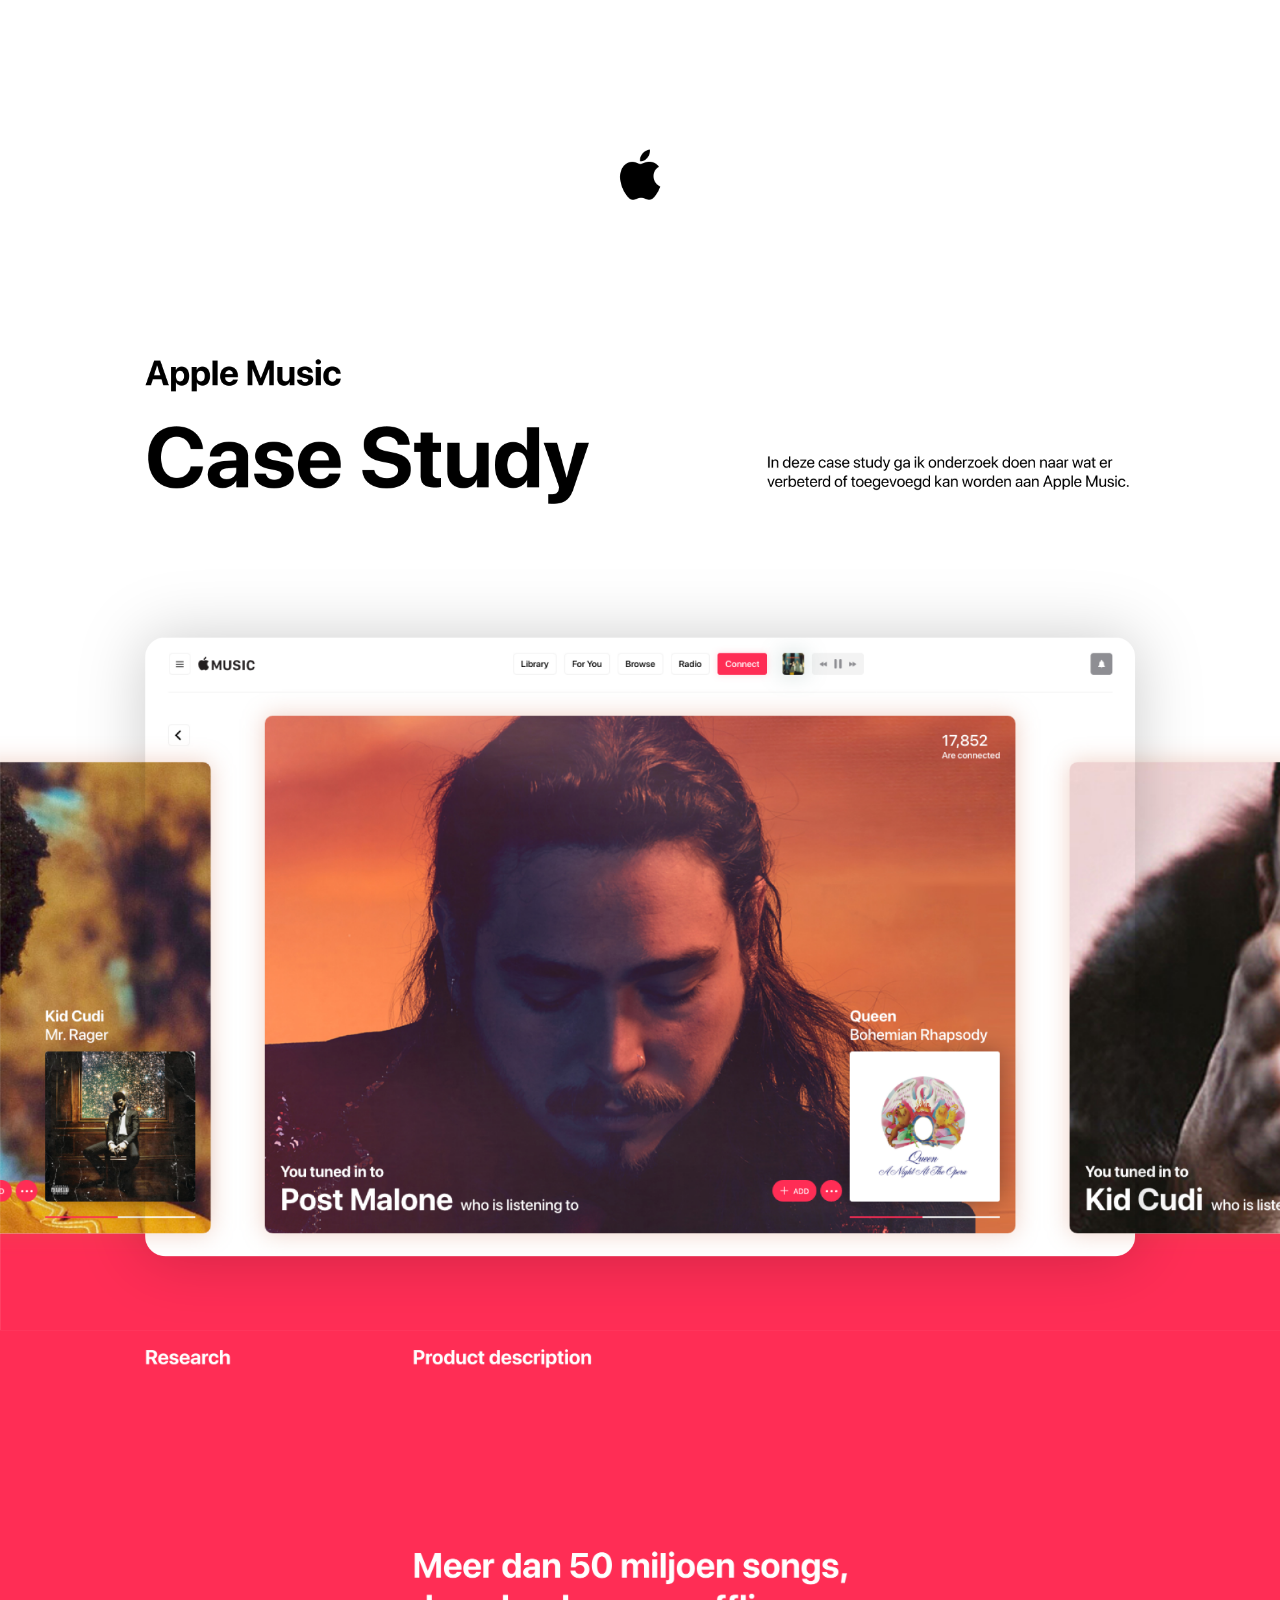
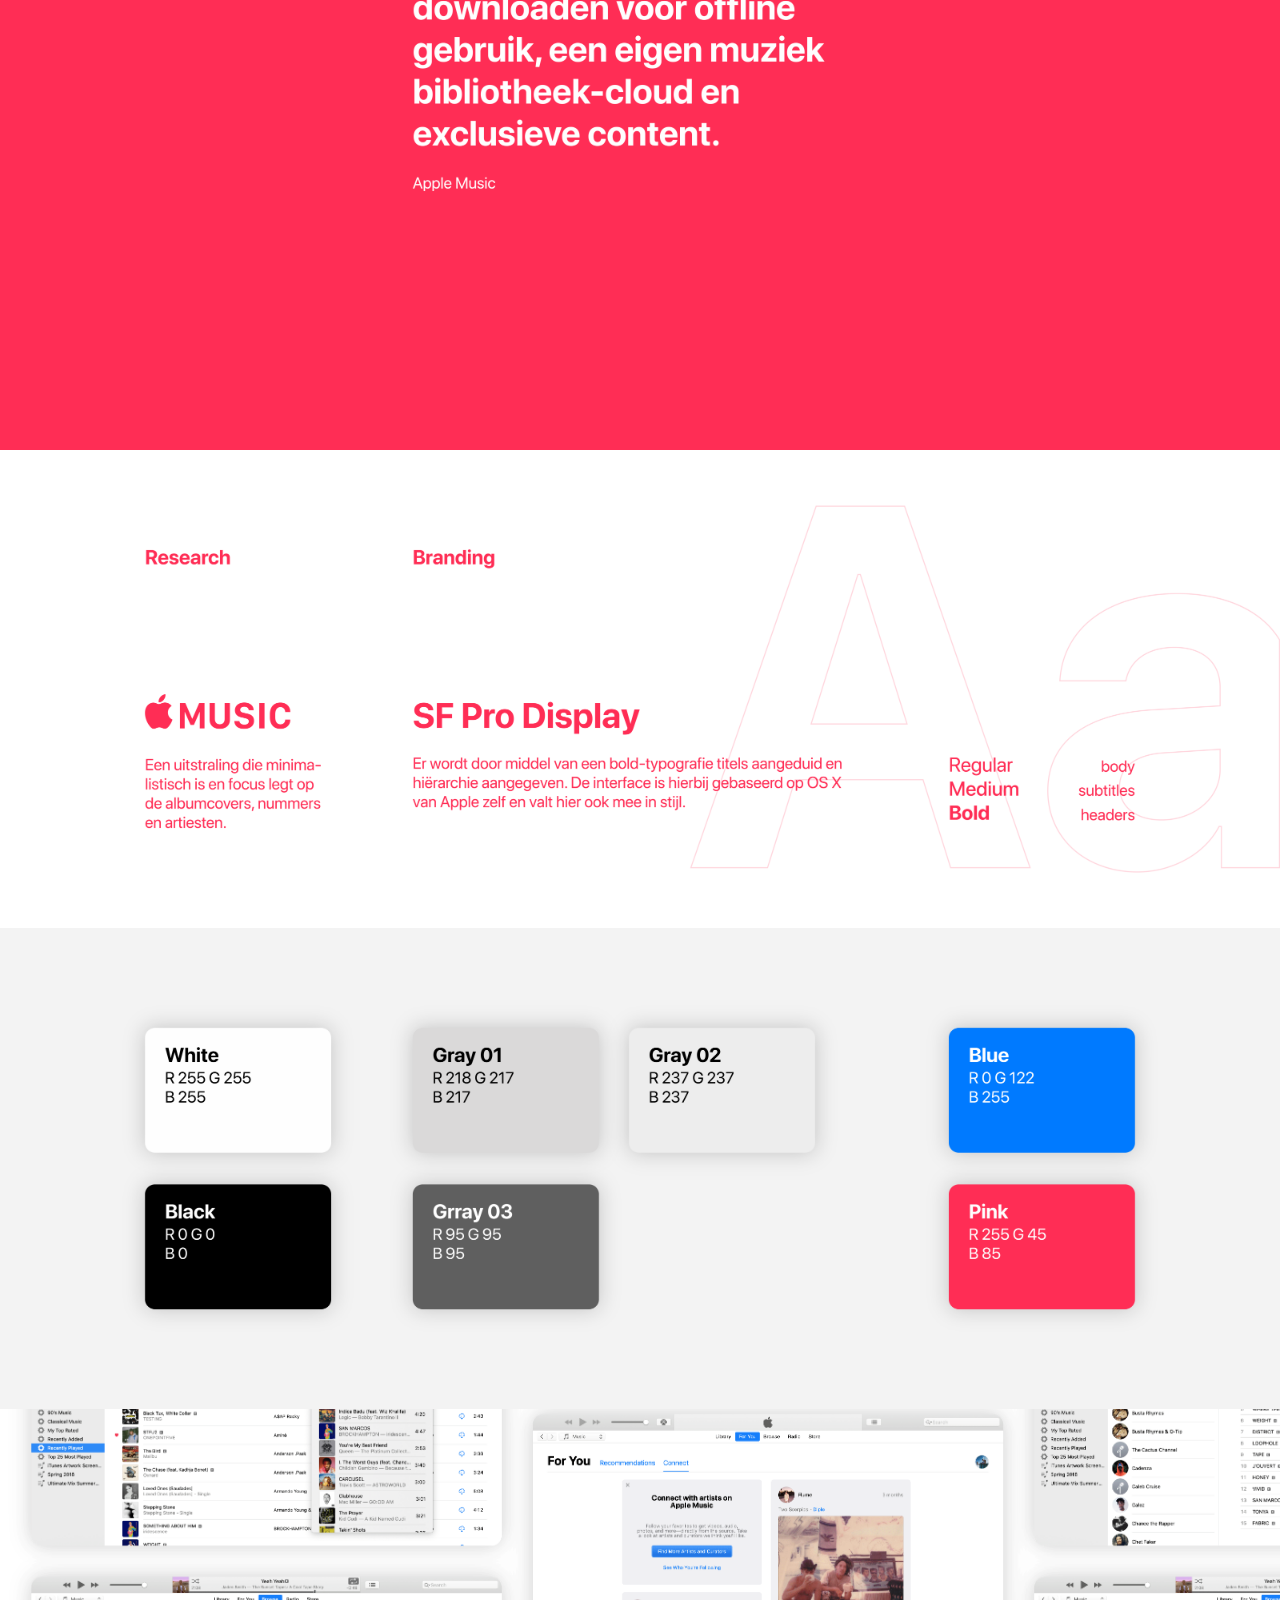
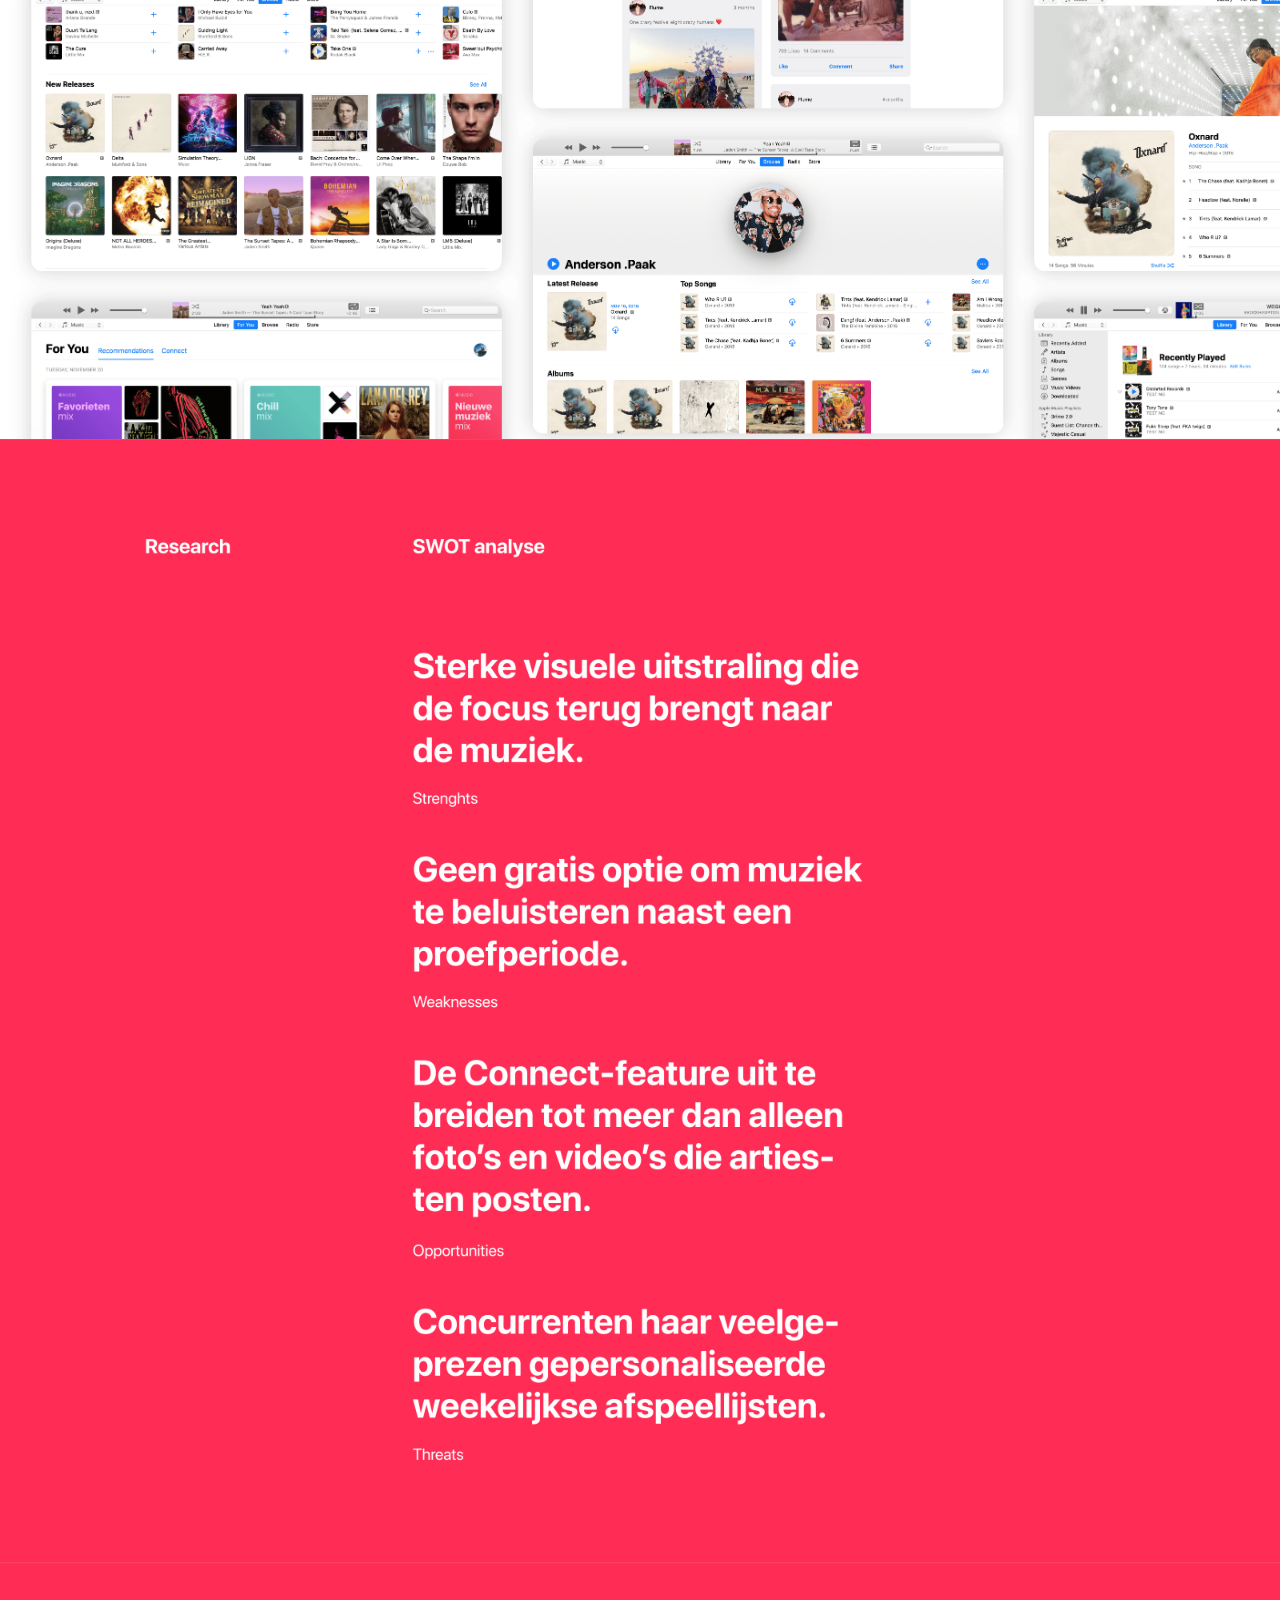
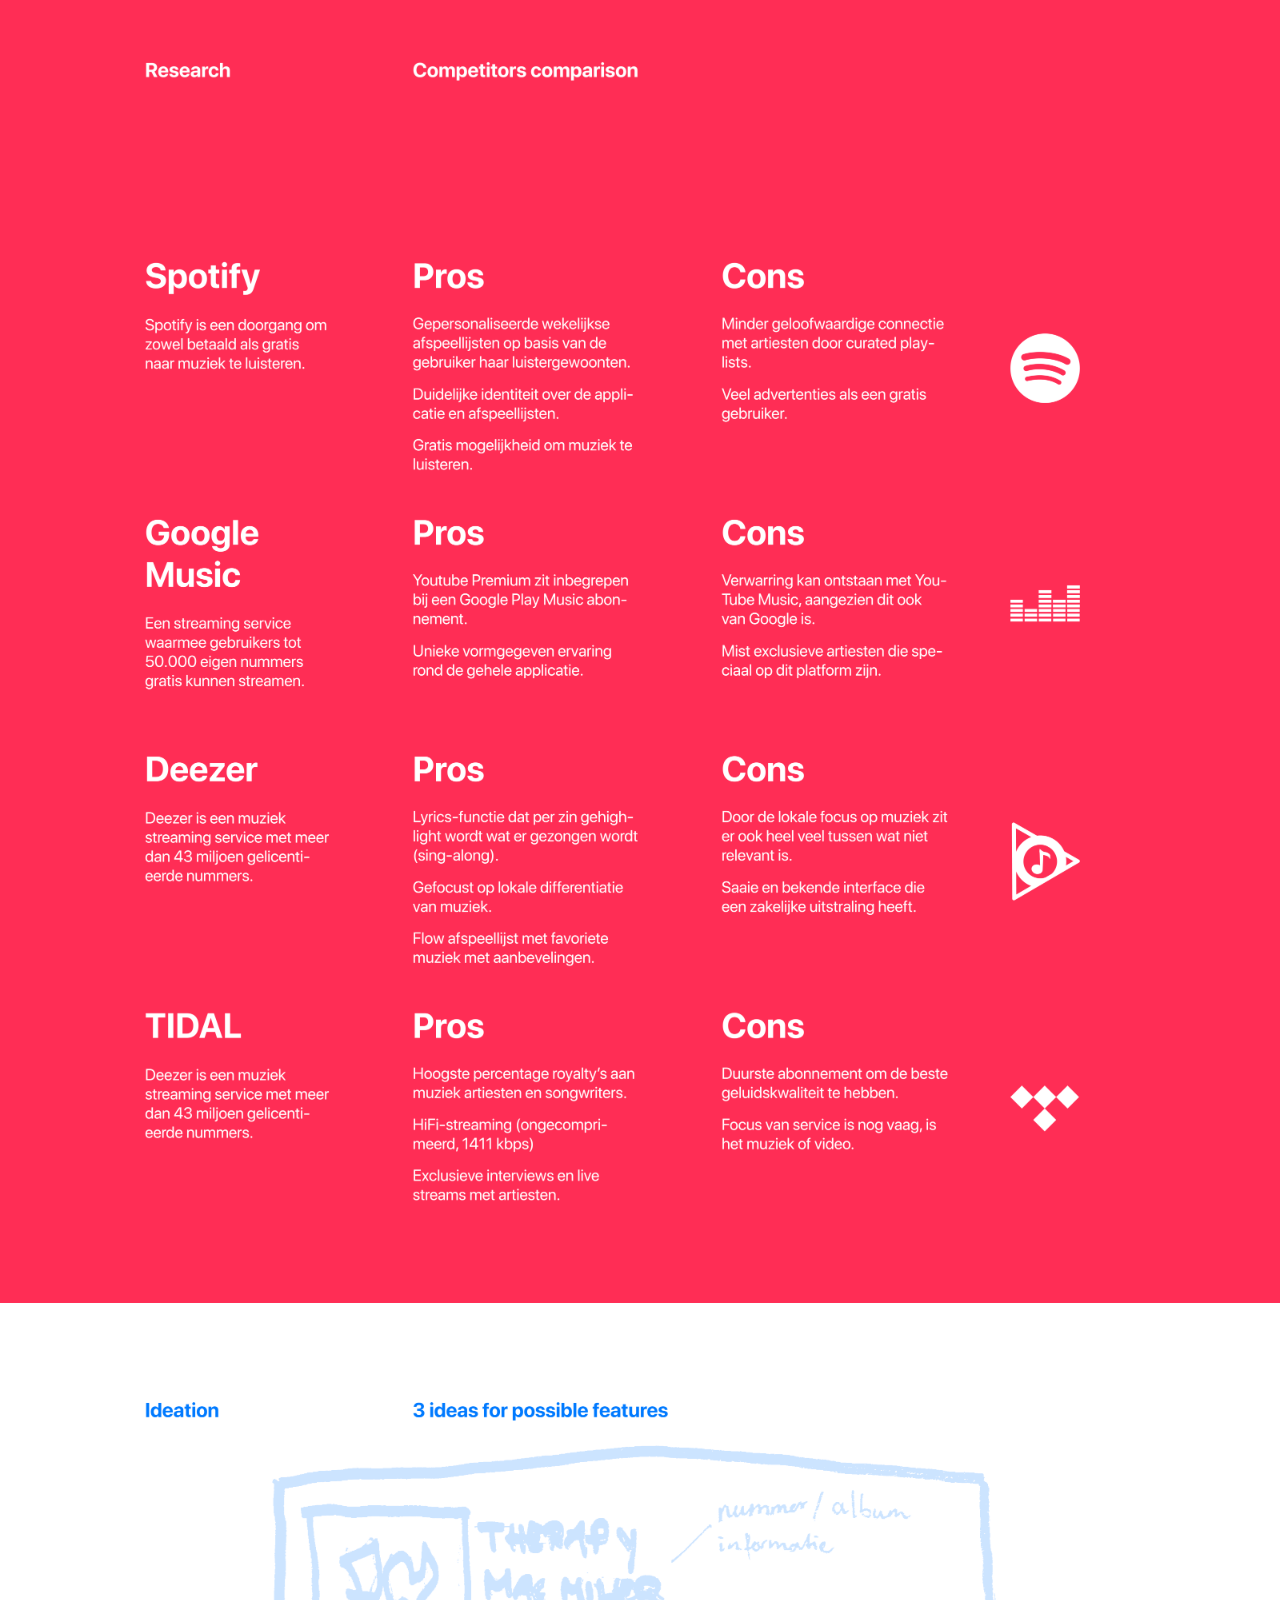
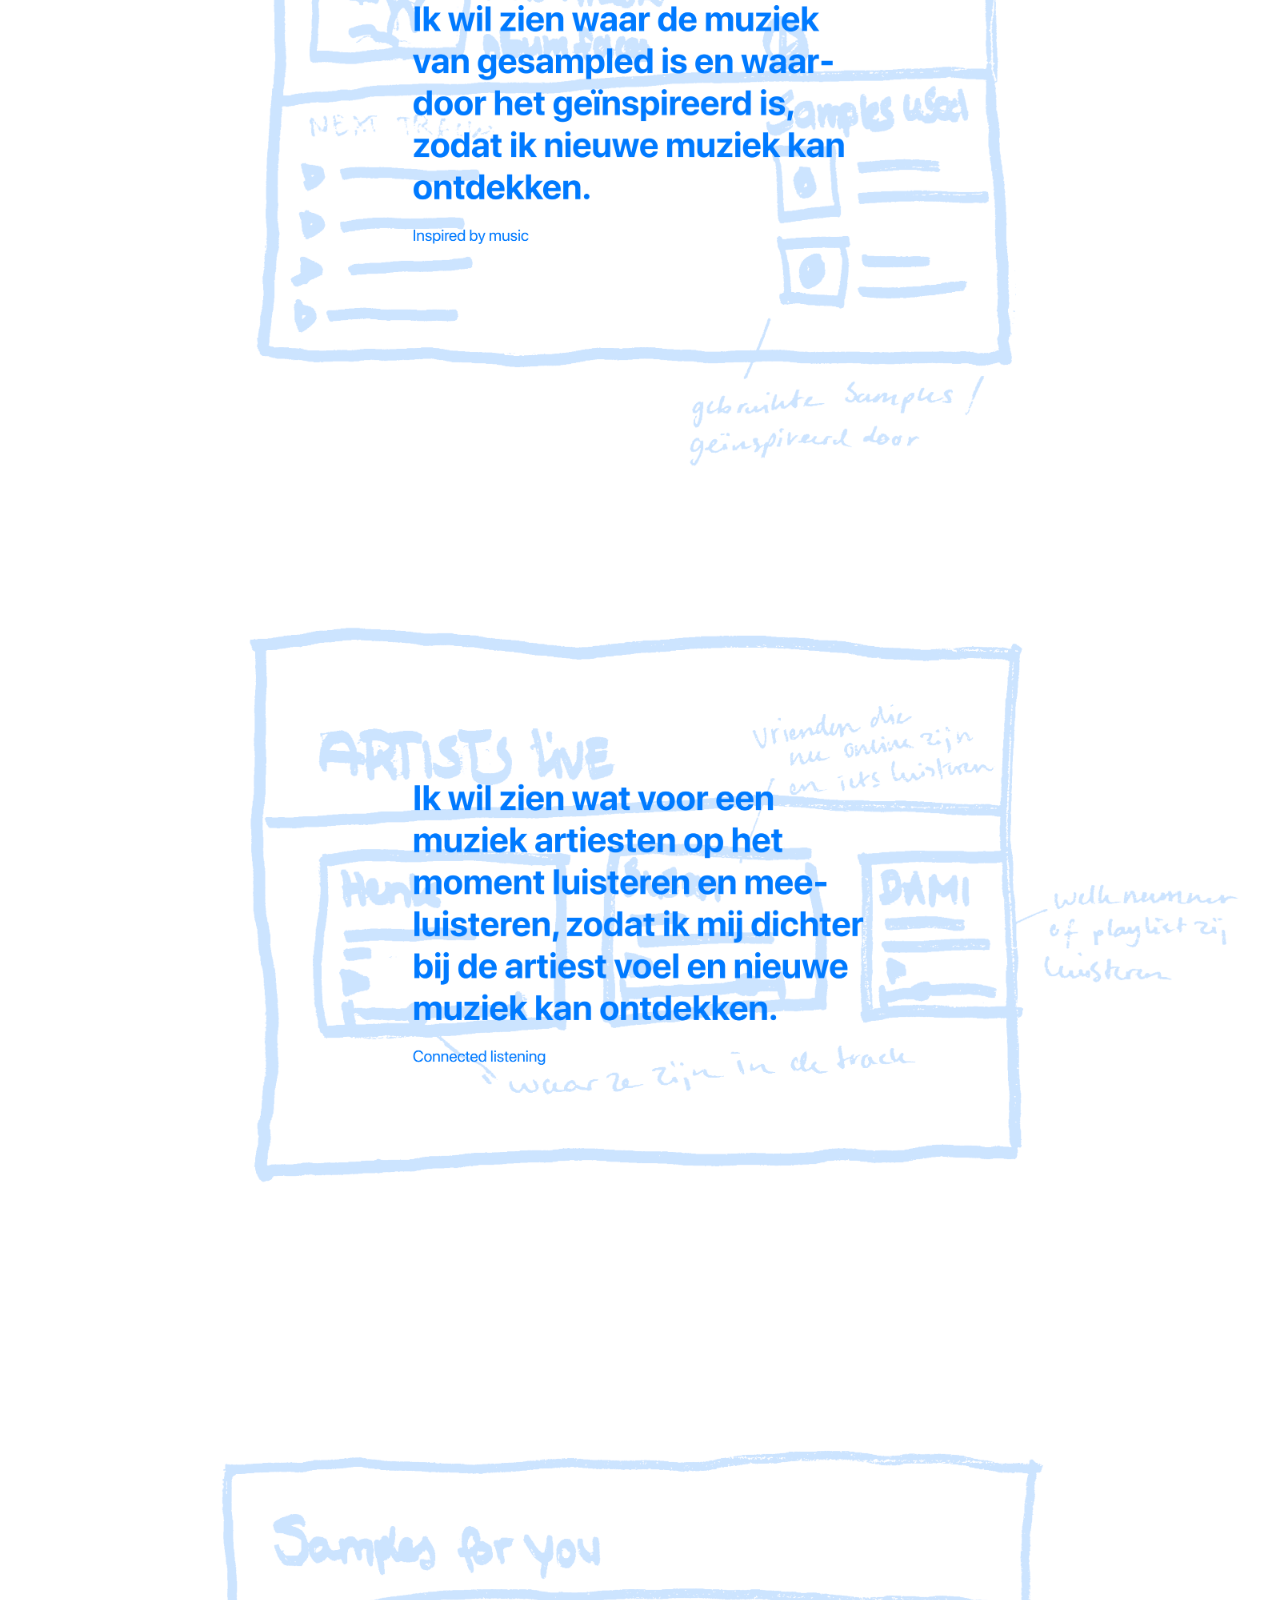
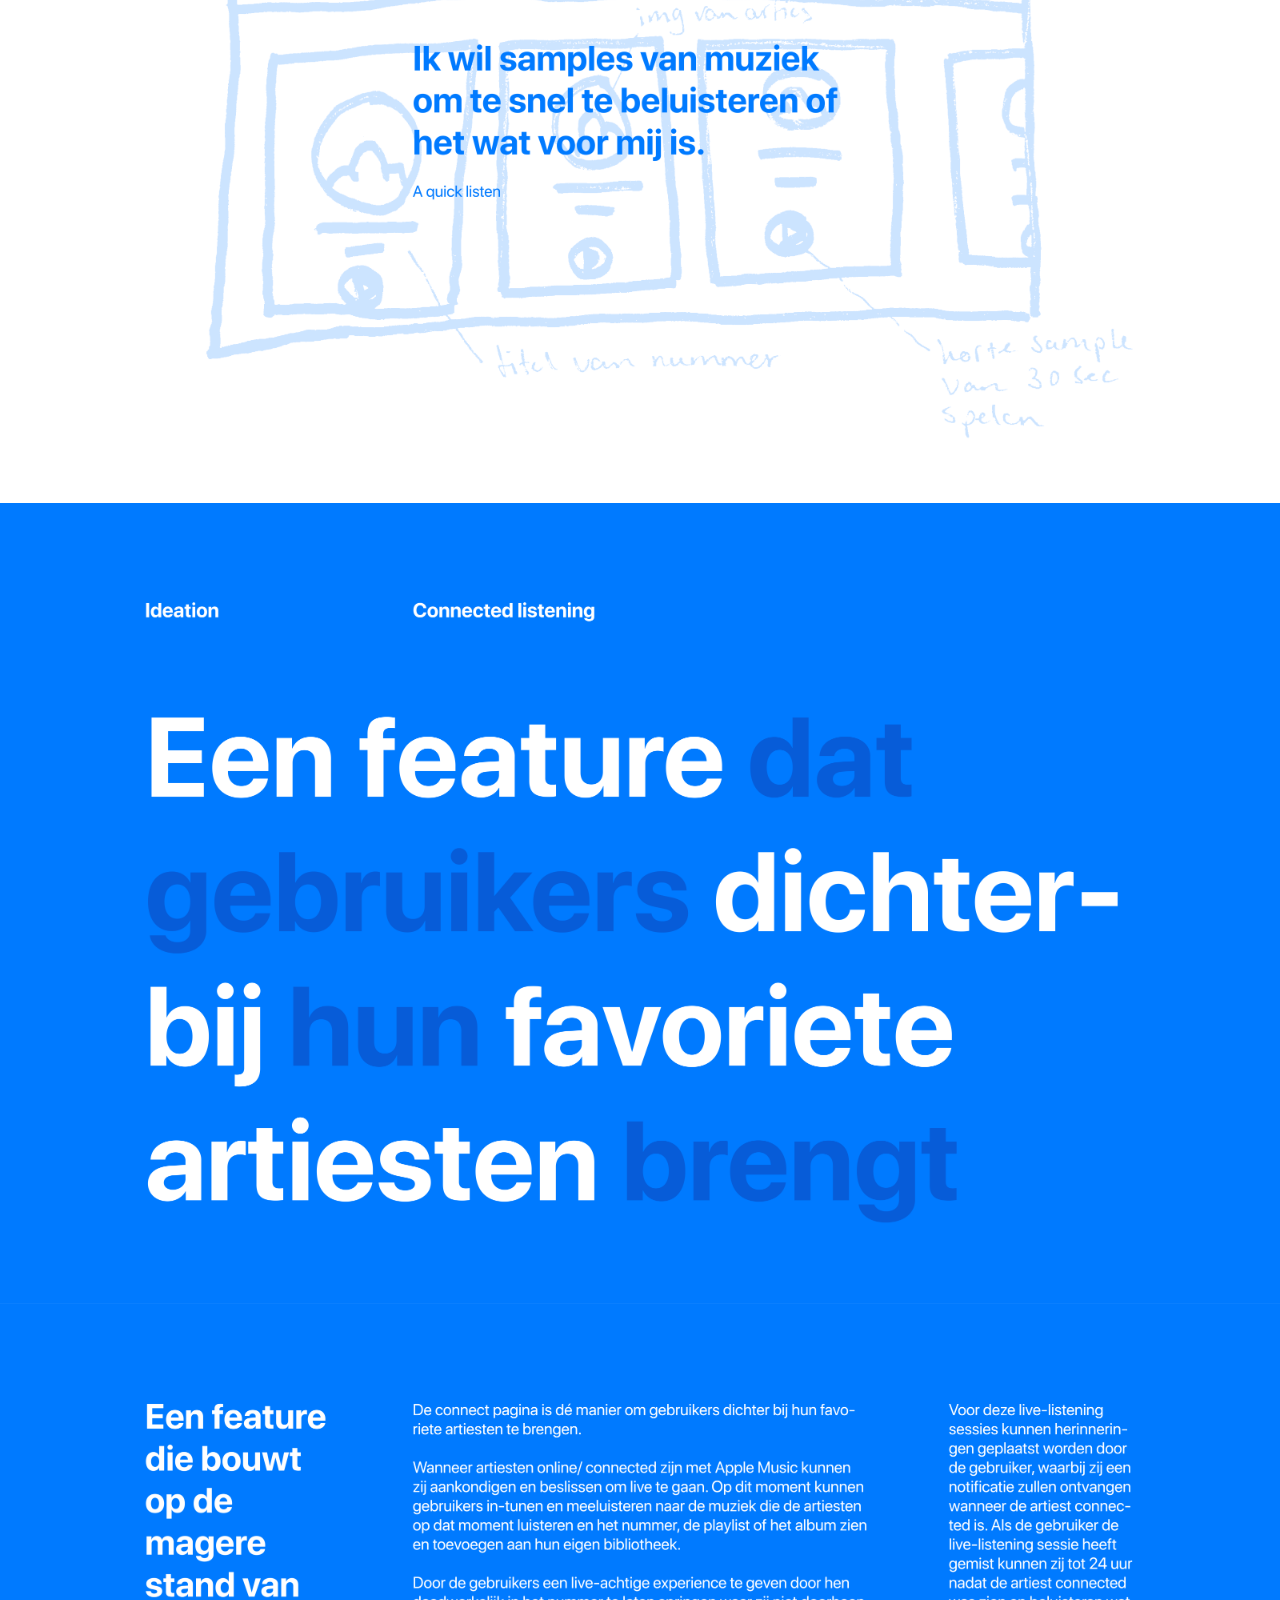
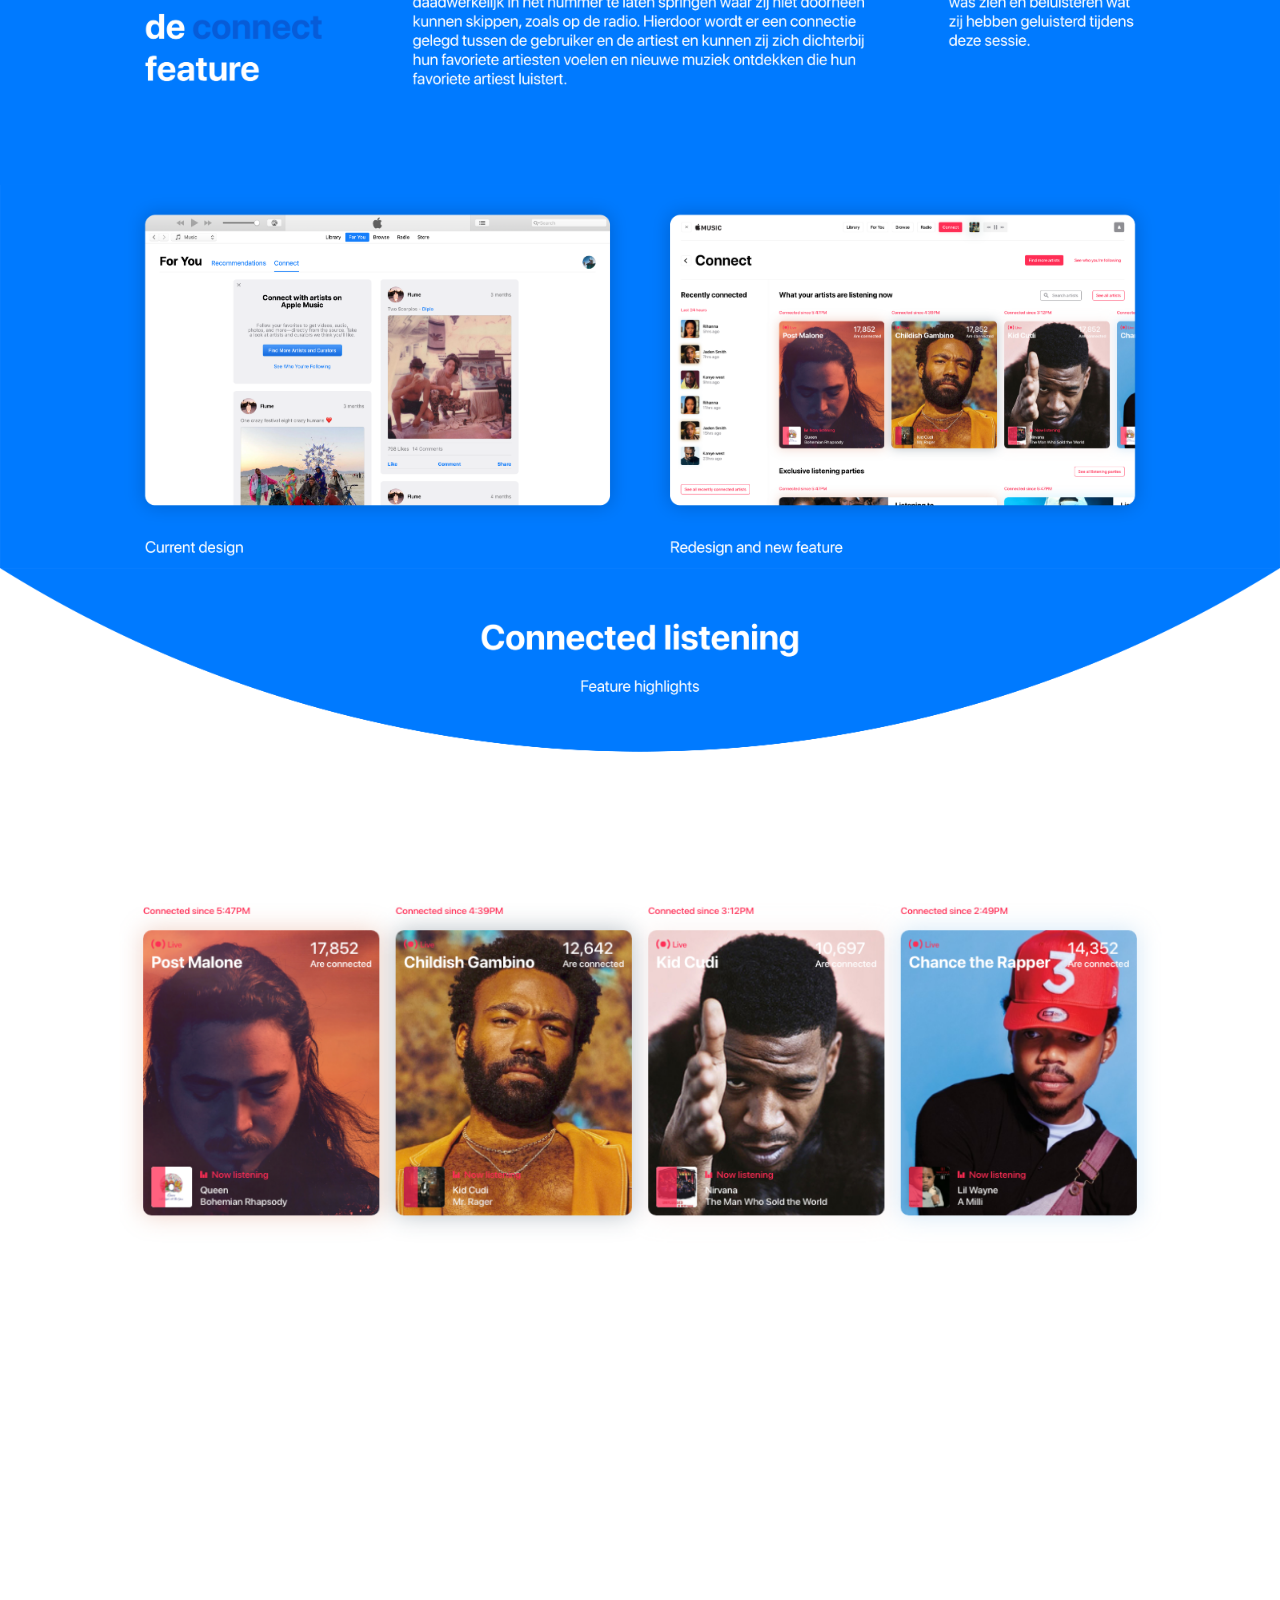
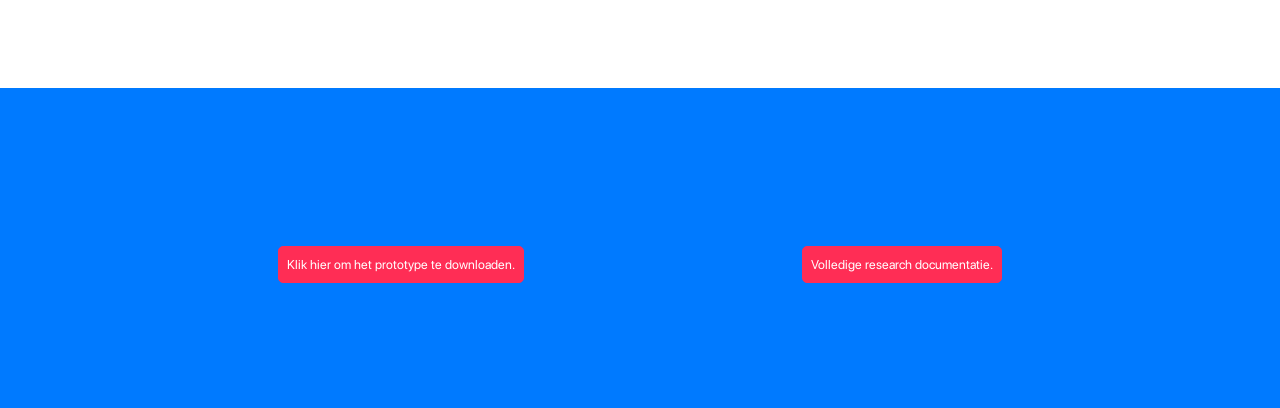
==== commit 4d984eb2: "Laatse fix" ====
--- a/onlineresearchpage/index.html
+++ b/onlineresearchpage/index.html
@@ -19,6 +19,7 @@
     <img src="images/Asset%203.png" alt="">
     <section><img src="images/Asset%204.png" alt=""></section>
     <img src="images/Asset%205.png" alt="">
+    <img src="images/Asset%205.5.png" alt="">
     
     <img src="images/Asset%206.png" alt="">
     <img src="images/Asset%207.png" alt="">
@@ -39,13 +40,23 @@
   <video loop autoplay muted>
   <source src="images/Asset%2015.mp4" type="video/mp4">
 </video>
+ 
+ <div>
+<img src="https://www.joopakerboom.nl/hva_cmd/Asset-16.gif" alt="">
+  <img src="https://www.joopakerboom.nl/hva_cmd/Asset-17.gif" alt="">
+  <img src="https://www.joopakerboom.nl/hva_cmd/Asset-18.gif" alt="">
+  </div>
+
   
   <img src="images/Asset%2012.png" alt="">
+  
+  
    
     </main>
     
     <footer>
-        <a href="">Klik hier om het prototype te downloaden.</a>
+        <a href="https://www.joopakerboom.nl/hva_cmd/Apple%20Music%20connect%20feature%20prototype.zip">Klik hier om het prototype te downloaden.</a>
+        <a href="https://drive.google.com/open?id=1kCm_n9A5gqlJcvTA03X-M2Dwr9OCFM01">Volledige research documentatie.</a>
     </footer>
     
 
--- a/onlineresearchpage/styles/style.css
+++ b/onlineresearchpage/styles/style.css
@@ -115,6 +115,27 @@
   display: block;
 }
 
+main>div>img:nth-last-of-type(1), main>div>img:nth-last-of-type(2), main>div>img:nth-last-of-type(3) {
+    width: 50vw;
+    padding: 0;
+    height:auto;
+  vertical-align: middle;
+    margin-bottom: 5rem;
+    margin-left: auto;
+	margin-right: auto;
+	display: block;
+    box-shadow: -5px 10px 50px -6px rgba(0,0,0,0.25);
+}
+
+main>div>img:nth-last-of-type(1) {
+    margin-bottom: 0rem;
+}
+
+main>div {
+    background-color: #007AFF;
+    padding: 5rem;
+}
+
 /*
 main>img:nth-of-type(1), main>img:nth-of-type(2), main>img:nth-of-type(2), main>img:nth-of-type(2), main>img:nth-of-type(2), main>img:nth-of-type(2), main>img:nth-of-type(2) {
     margin-top: 10rem;
@@ -168,32 +189,32 @@
     flex-wrap: nowrap;
     align-content: center;
     align-items: center;
+    justify-content: space-evenly;
     position: relative;
     margin-top: -10.5rem;
 }
 
 footer>a {
+    display: inline-block;
     z-index: 20;
     padding: 0.5rem;
     border: #FF2D55 1px solid;
     border-radius: 5px;
     color: black;
     text-align: center;
+    color: white;
+    background-color: #FF2D55;
+    transition: .5s;
+}
+
+footer>a:hover {
+    background-color: white;
     color: #FF2D55;
-     transform: translate(-50%,-50%);
-  position: absolute;
-  top: 50%;
-    left: 50%;
-}
-
-footer>a:hover {
-    background-color: #FF2D55;
-    color: white;
     border: none;
 }
 
 footer>a:focus {
-    background-color: #FF2D55;
-    color: white;
+    background-color: white;
+    color: #FF2D55;
     border: none;
 }
